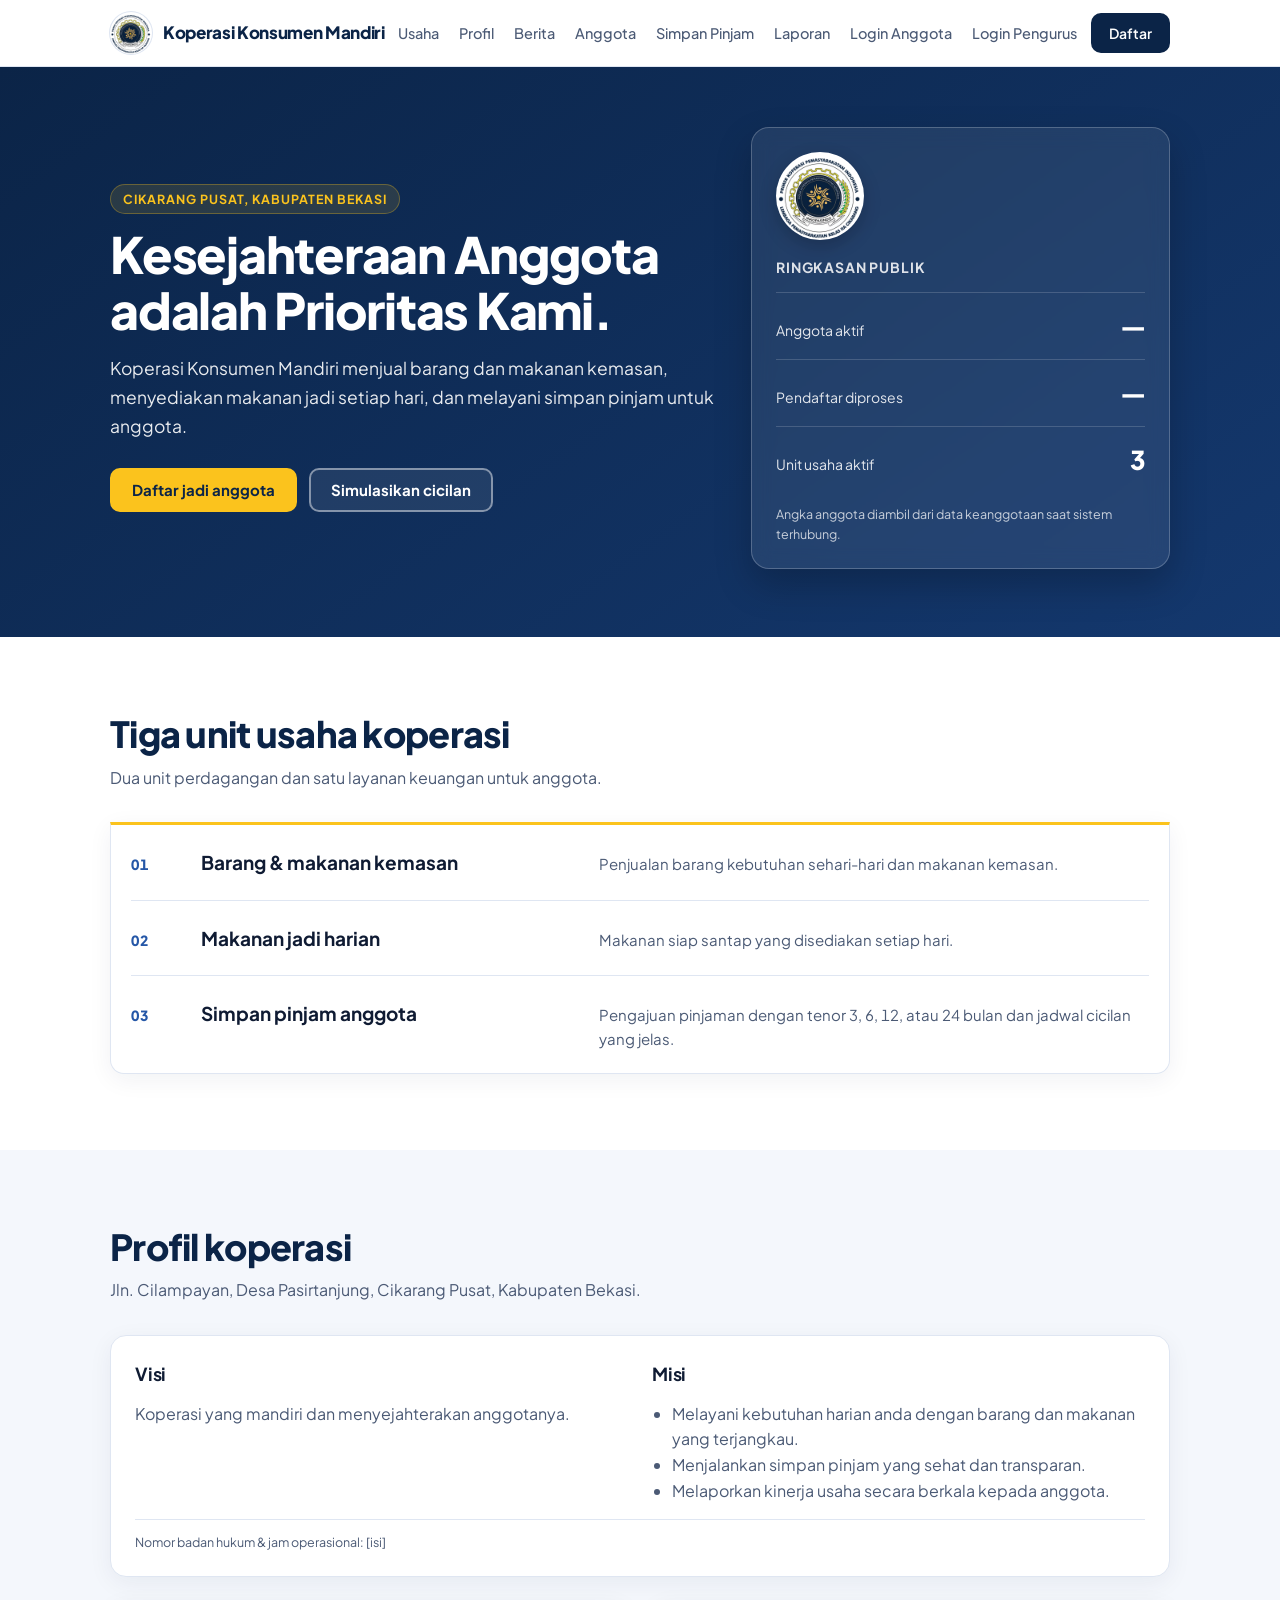
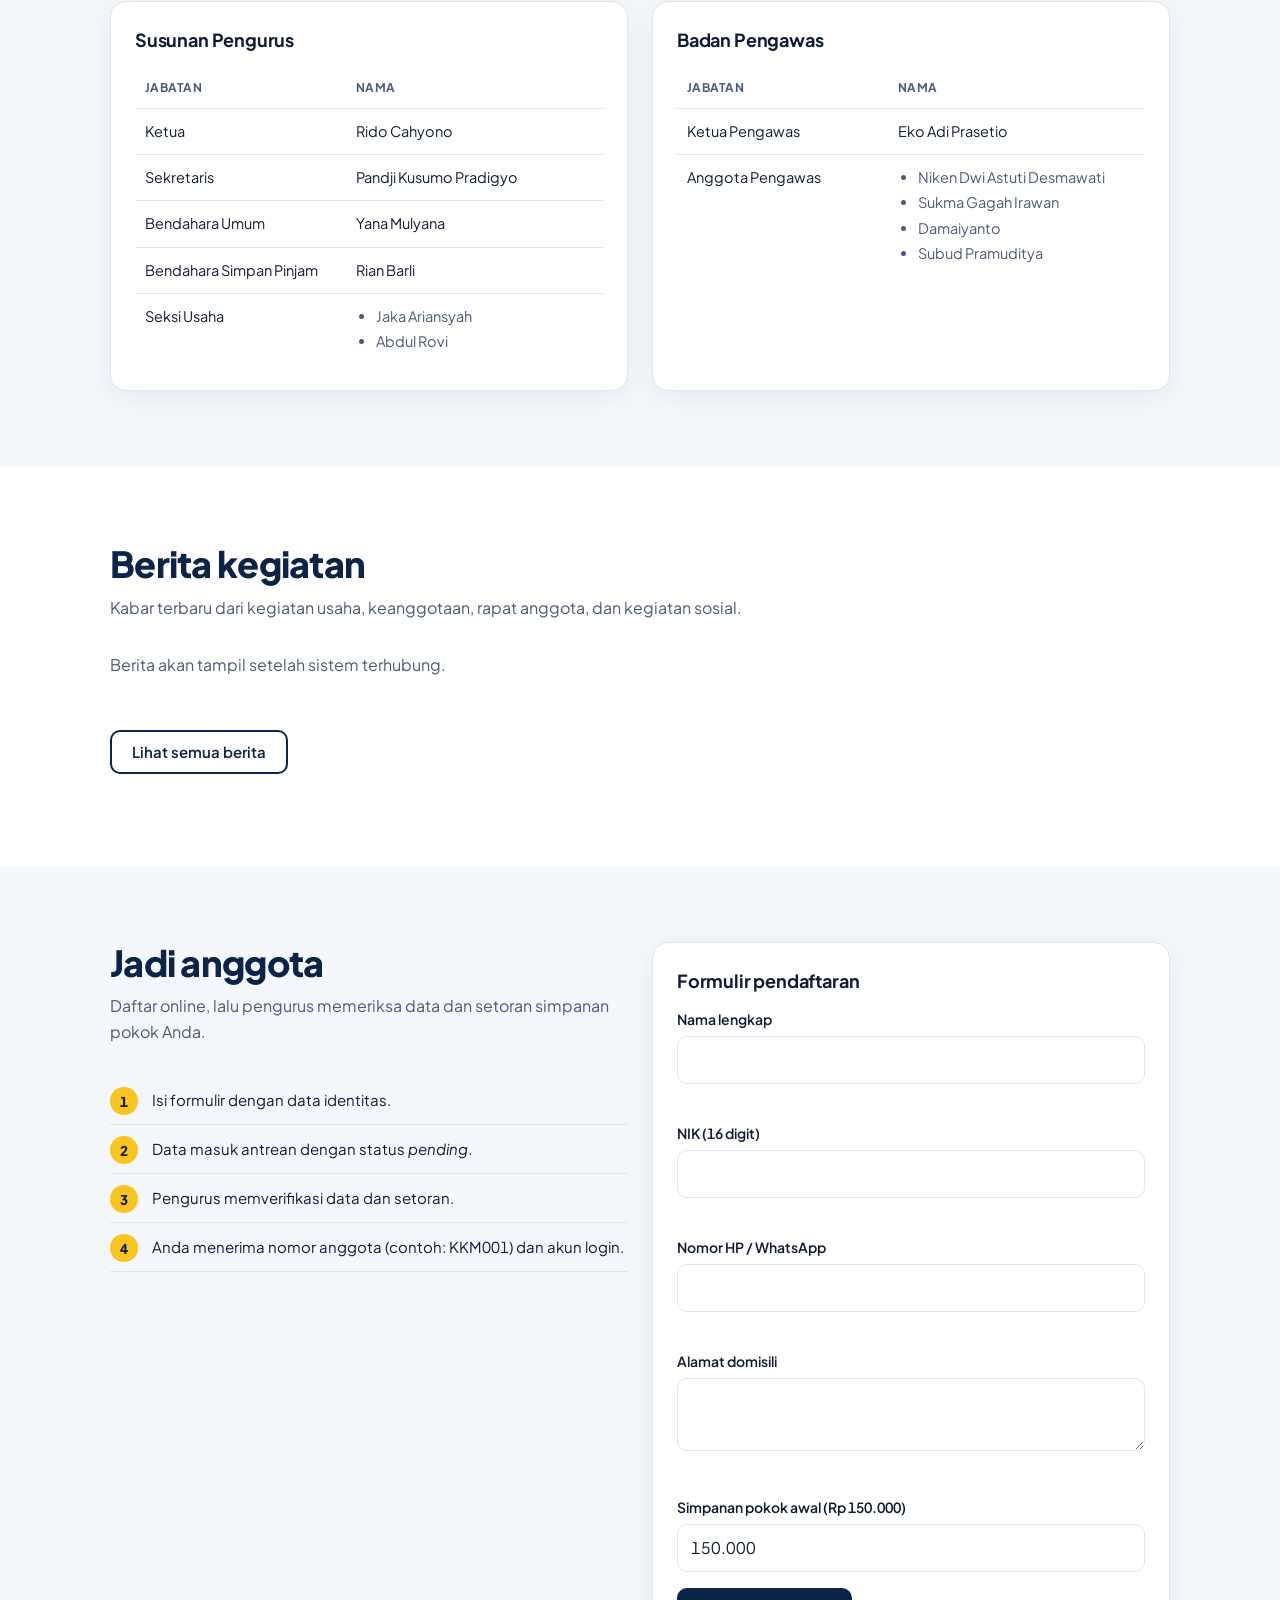
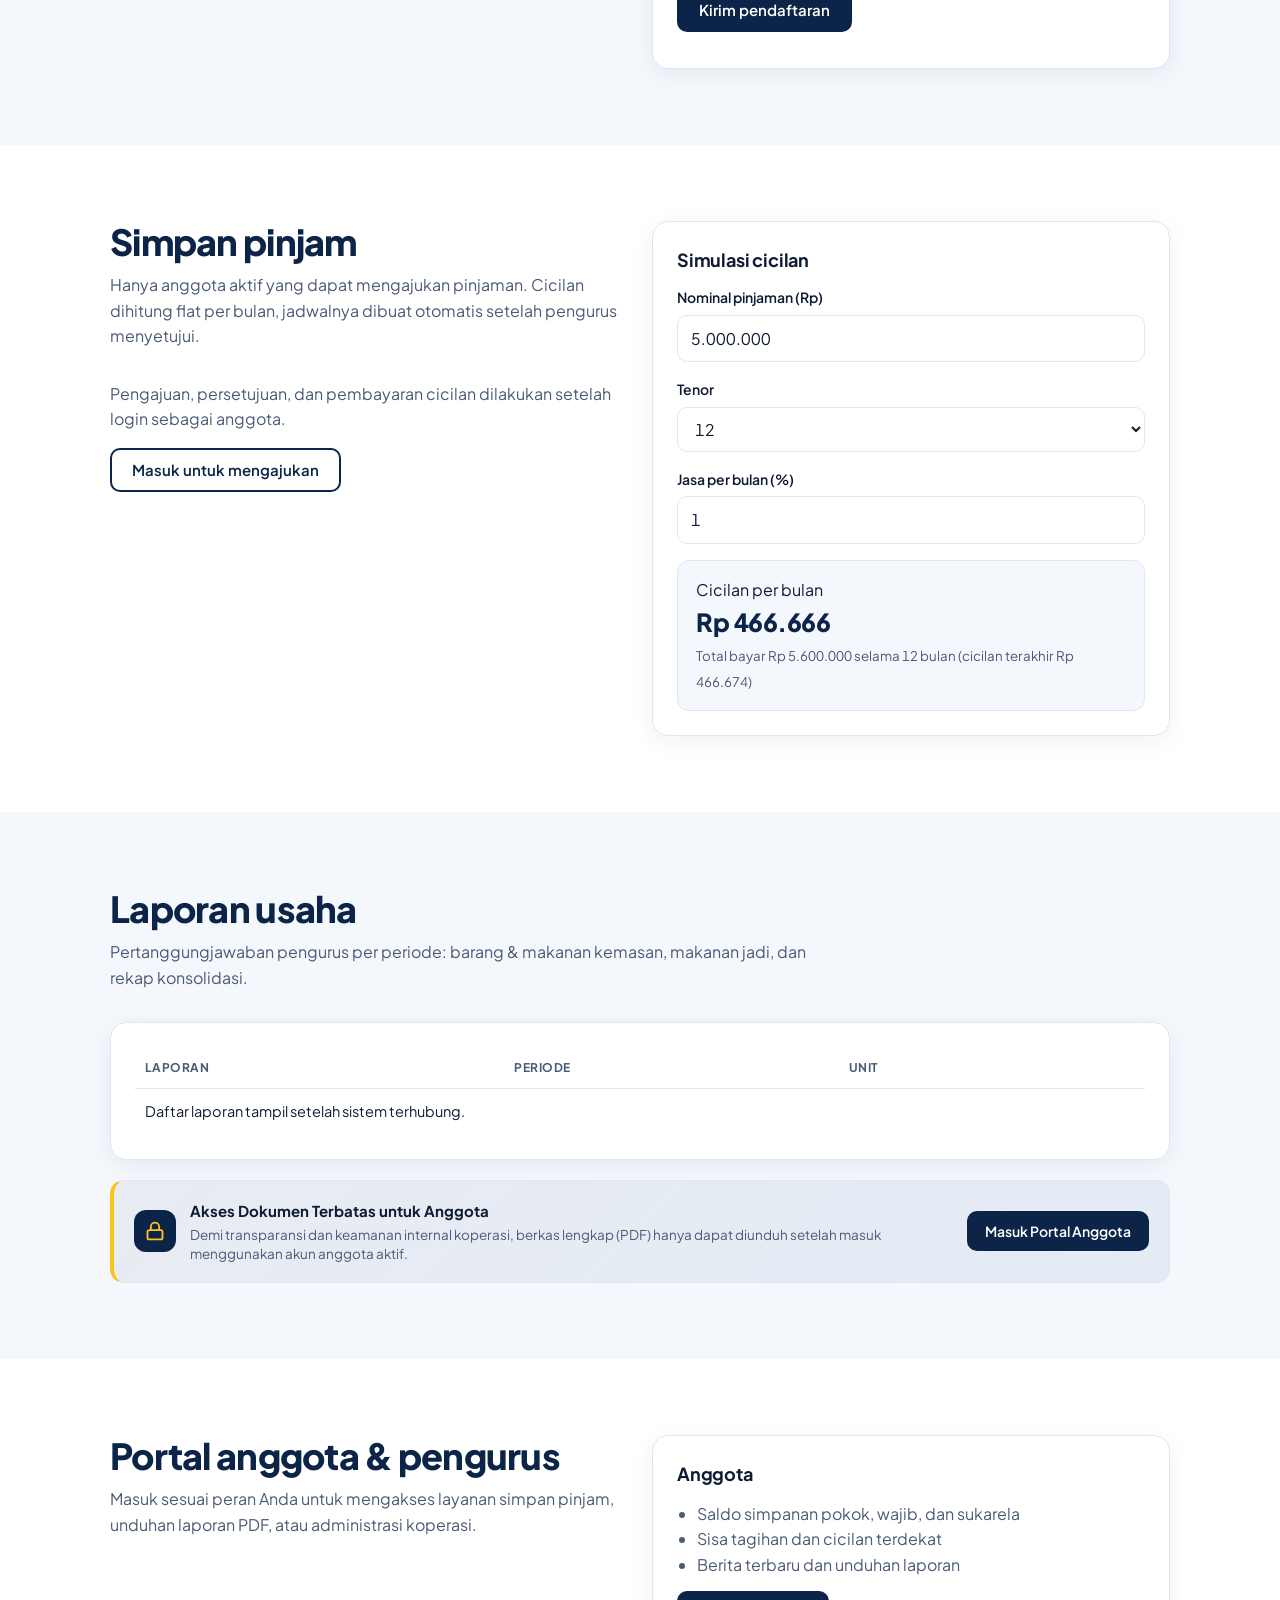
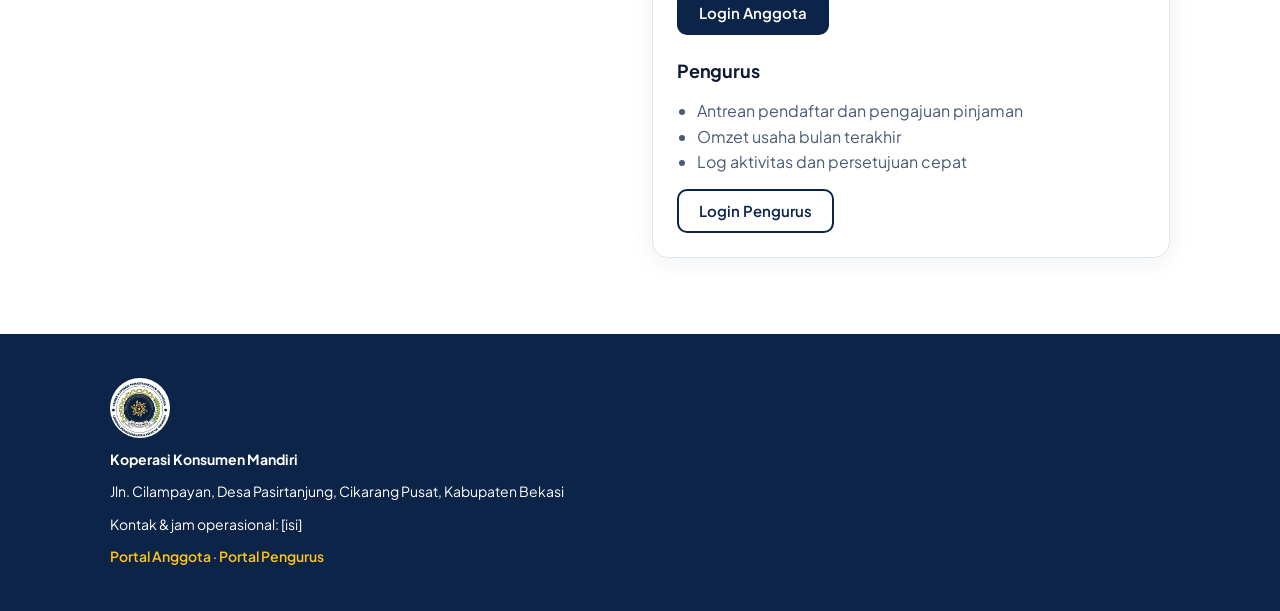
==== index.html @ 7feb5b9e "Update index.html" ====
<!DOCTYPE html>
<html lang="id">
<head>
<meta charset="utf-8">
<meta name="viewport" content="width=device-width, initial-scale=1, viewport-fit=cover">
<title>Koperasi Konsumen Mandiri — Kesejahteraan Anggota</title>
<meta name="theme-color" content="#0b2447">
<link rel="icon" type="image/png" href="logo.png">
<meta name="description" content="Koperasi Konsumen Mandiri, Cikarang Pusat: Kesejahteraan Anggota adalah Prioritas Kami.">
<link rel="preconnect" href="https://fonts.googleapis.com">
<link rel="preconnect" href="https://fonts.gstatic.com" crossorigin>
<link href="https://fonts.googleapis.com/css2?family=Plus+Jakarta+Sans:wght@400;500;600;700;800&display=swap" rel="stylesheet">
<style>
:root{--bg:#fff;--surf:#f4f7fc;--ink:#0f1b33;--mute:#4b5a75;--brand:#0b2447;--navy:#0b2447;--navy2:#2557a7;--logo:url(logo.png);--on:#fff;--line:#dfe6f2;--acc:#fbc31d;--ok:#15803d;--sh:0 6px 24px rgba(11,36,71,.06);box-sizing:border-box;padding-top:env(safe-area-inset-top,0px);padding-bottom:env(safe-area-inset-bottom,0px)}
@media (prefers-color-scheme:dark){:root:not([data-theme="light"]){--bg:#07142a;--surf:#0d1f3d;--ink:#eef3fb;--mute:#9bb0cf;--navy:#2f5fb3;--navy2:#6ea0f0;--line:#1e3559;--ok:#4ade80;--sh:0 8px 28px rgba(0,0,0,.35)}}
:root[data-theme="dark"]{--bg:#07142a;--surf:#0d1f3d;--ink:#eef3fb;--mute:#9bb0cf;--navy:#2f5fb3;--navy2:#6ea0f0;--line:#1e3559;--ok:#4ade80;--sh:0 8px 28px rgba(0,0,0,.35)}
*,*::before,*::after{box-sizing:inherit}
html{scroll-behavior:smooth;scroll-padding-top:calc(74px + env(safe-area-inset-top,0px))}
body{margin:0;background:var(--bg);color:var(--ink);font:16px/1.6 "Plus Jakarta Sans",system-ui,-apple-system,"Segoe UI",sans-serif;font-variant-numeric:tabular-nums;-webkit-font-smoothing:antialiased}
body::before{content:"";position:fixed;inset:0 0 auto;height:env(safe-area-inset-top,0px);background:var(--bg);z-index:60}
a{color:inherit}
.skip{position:absolute;left:-999px;top:8px;background:var(--acc);color:#000;padding:10px 14px;z-index:99;border-radius:8px;font-weight:700}
.skip:focus{left:8px}
:focus-visible{outline:3px solid var(--acc);outline-offset:2px}
.wrap{max-width:1100px;margin:0 auto;padding:0 20px}
header{position:sticky;top:env(safe-area-inset-top,0px);z-index:50;background:rgba(255,255,255,.92);backdrop-filter:blur(12px);-webkit-backdrop-filter:blur(12px);border-bottom:1px solid var(--line)}
@media (prefers-color-scheme:dark){:root:not([data-theme="light"]) header{background:rgba(7,20,42,.9)}}
:root[data-theme="dark"] header{background:rgba(7,20,42,.9)}
.bar{display:flex;align-items:center;justify-content:space-between;height:66px;gap:12px}
.brand{font-weight:800;font-size:17px;text-decoration:none;color:var(--navy);display:flex;align-items:center;gap:11px;letter-spacing:-.02em}
.lg{width:42px;height:42px;flex:none;border-radius:50%;background:#fff var(--logo) center/contain no-repeat;box-shadow:0 0 0 1px var(--line)}.lg.big{width:88px;height:88px;margin:0 0 16px;box-shadow:0 6px 18px rgba(0,0,0,.2)}.lg.mid{width:60px;height:60px;box-shadow:none}
nav ul{display:none;list-style:none;margin:0;padding:0;gap:20px}
nav a{text-decoration:none;font-size:14.5px;font-weight:500;color:var(--mute);transition:color .15s}nav a:hover{color:var(--ink)}
.btn{display:inline-flex;align-items:center;justify-content:center;min-height:44px;padding:0 20px;border-radius:10px;font-weight:600;text-decoration:none;border:2px solid var(--navy);background:var(--navy);color:var(--on);cursor:pointer;font-size:15px;font-family:inherit;transition:transform .12s,box-shadow .15s,opacity .15s}
.btn:hover{transform:translateY(-1px);box-shadow:0 6px 16px rgba(11,36,71,.18)}
.btn:active{transform:translateY(0)}
.btn.ghost{background:transparent;color:var(--navy)}
.menu{min-height:44px;min-width:44px;border:1px solid var(--line);background:var(--bg);color:var(--ink);border-radius:10px;font-size:14px;font-weight:600;cursor:pointer}
#mnav{display:none;border-top:1px solid var(--line);padding:8px 20px 16px;background:var(--bg)}
#mnav.open{display:block}#mnav a{display:block;padding:12px 0;text-decoration:none;font-weight:500;border-bottom:1px solid var(--line)}
.hero{background:linear-gradient(145deg,#0b2447 0%,#14386e 100%);color:var(--on);padding:60px 0 68px}
.hero .wrap{display:grid;gap:36px}
.eyebrow{display:inline-block;font-size:12.5px;letter-spacing:.08em;text-transform:uppercase;color:var(--acc);font-weight:700;margin:0 0 12px;background:rgba(251,195,29,.12);padding:4px 12px;border-radius:999px;border:1px solid rgba(251,195,29,.3)}
h1{font-size:clamp(30px,5.5vw,50px);font-weight:800;line-height:1.12;margin:0 0 16px;letter-spacing:-.025em}
.hero p.lead{font-size:17.5px;max-width:52ch;margin:0 0 28px;opacity:.9;line-height:1.65}
.cta{display:flex;flex-wrap:wrap;gap:12px}
.hero .btn{background:var(--acc);border-color:var(--acc);color:#0b2447;font-weight:700}
.hero .btn.ghost{background:rgba(255,255,255,.08);color:#fff;border-color:rgba(255,255,255,.45)}
.panel{background:rgba(255,255,255,.08);backdrop-filter:blur(10px);-webkit-backdrop-filter:blur(10px);border:1px solid rgba(255,255,255,.22);border-radius:18px;padding:24px;box-shadow:0 16px 36px rgba(0,0,0,.22)}
.panel h2{font-size:14px;margin:0 0 14px;font-weight:700;text-transform:uppercase;letter-spacing:.06em;opacity:.85}
.stat{display:flex;justify-content:space-between;align-items:baseline;padding:12px 0;border-top:1px solid rgba(255,255,255,.16)}
.stat:first-of-type{border-top:0}.stat b{font-size:26px;font-weight:800;letter-spacing:-.02em}.stat span{font-size:14px;opacity:.88}
.note{font-size:12.5px;opacity:.75;margin:12px 0 0}
section{padding:76px 0}
section.alt{background:var(--surf)}
h2.t{font-size:clamp(26px,4vw,36px);font-weight:800;line-height:1.15;margin:0 0 10px;letter-spacing:-.02em;color:var(--navy)}
@media (prefers-color-scheme:dark){:root:not([data-theme="light"]) h2.t,:root:not([data-theme="light"]) .brand{color:var(--ink)}}
:root[data-theme="dark"] h2.t,:root[data-theme="dark"] .brand{color:var(--ink)}
.sub{color:var(--mute);max-width:60ch;margin:0 0 32px;font-size:16px}
.units{display:grid;gap:0;border-top:3px solid var(--acc);background:var(--bg);border-radius:0 0 14px 14px;padding:0 20px;border-left:1px solid var(--line);border-right:1px solid var(--line);border-bottom:1px solid var(--line);box-shadow:var(--sh)}
.unit{display:grid;gap:6px;padding:22px 0;border-bottom:1px solid var(--line)}
.unit:last-child{border-bottom:0}
.unit .n{font-weight:800;color:var(--navy2);font-size:14px;letter-spacing:.04em}
.unit h3{margin:0;font-size:19px;font-weight:700}.unit p{margin:0;color:var(--mute);font-size:15px}
.two{display:grid;gap:24px}
.card{background:var(--bg);border:1px solid var(--line);border-radius:16px;padding:24px;box-shadow:var(--sh)}
.card h3{margin:0 0 12px;font-size:18px;font-weight:700;letter-spacing:-.01em}
.card ul{margin:0;padding-left:20px;color:var(--mute)}
table{width:100%;border-collapse:collapse;font-size:14.5px}
th,td{text-align:left;padding:11px 10px;border-bottom:1px solid var(--line);vertical-align:top}
th{color:var(--mute);font-weight:700;font-size:12px;text-transform:uppercase;letter-spacing:.04em}
tbody tr:last-child td{border-bottom:0}
.scroll{overflow-x:auto}
.org-list{margin:0;padding-left:18px;color:var(--ink)}
.org-list li{margin-bottom:2px}
.news{display:grid;gap:18px}
.post{border:1px solid var(--line);border-radius:14px;overflow:hidden;background:var(--bg);box-shadow:var(--sh);transition:transform .15s}
.post:hover{transform:translateY(-2px)}
.ph{height:140px;background:repeating-linear-gradient(135deg,var(--surf),var(--surf) 10px,var(--line) 10px,var(--line) 11px);display:grid;place-items:center;color:var(--mute);font-size:13px}
.post div.b{padding:18px}.tag{font-size:11.5px;font-weight:700;color:var(--navy2);text-transform:uppercase;letter-spacing:.05em}
.post h3{margin:6px 0;font-size:17px;font-weight:700;line-height:1.35}.post p{margin:0;color:var(--mute);font-size:14px}
label{display:block;font-weight:600;font-size:14px;margin:0 0 6px}
input,select,textarea{width:100%;min-height:44px;padding:10px 13px;border:1px solid var(--line);border-radius:10px;background:var(--bg);color:var(--ink);font:inherit;transition:border-color .15s,box-shadow .15s}
input:focus,select:focus,textarea:focus{border-color:var(--navy2);box-shadow:0 0 0 3px rgba(37,87,167,.12);outline:none}
.f{margin-bottom:16px}.err{color:#c0392b;font-size:13px;min-height:18px;margin-top:4px;font-weight:500}
@media (prefers-color-scheme:dark){:root:not([data-theme="light"]) .err{color:#ff8a7a}}
.res{background:var(--surf);border:1px solid var(--line);border-radius:12px;padding:16px 18px;margin-top:8px}
.res b{font-size:25px;font-weight:800;color:var(--navy);letter-spacing:-.02em}
@media (prefers-color-scheme:dark){:root:not([data-theme="light"]) .res b{color:var(--ink)}}
.steps{counter-reset:s;list-style:none;padding:0;margin:0 0 20px}
.steps li{counter-increment:s;padding:12px 0 12px 42px;position:relative;border-bottom:1px solid var(--line);font-size:15px}
.steps li::before{content:counter(s);position:absolute;left:0;top:11px;width:28px;height:28px;border-radius:50%;background:var(--acc);color:#0b2447;display:grid;place-items:center;font-size:13.5px;font-weight:800}
.ok{color:var(--ok);font-weight:600}
.lock-banner{margin-top:20px;padding:18px 20px;border-radius:14px;background:linear-gradient(135deg,rgba(11,36,71,.05),rgba(37,87,167,.08));border:1px solid var(--line);border-left:4px solid var(--acc);display:flex;flex-wrap:wrap;align-items:center;justify-content:space-between;gap:14px}
.lock-info{display:flex;align-items:center;gap:14px;flex:1;min-width:240px}
.lock-ico{width:42px;height:42px;border-radius:12px;background:var(--brand);color:var(--acc);display:grid;place-items:center;flex:none}
.lock-text strong{display:block;font-size:15px;font-weight:700;color:var(--ink);margin-bottom:2px}
.lock-text span{display:block;font-size:13.5px;color:var(--mute);line-height:1.45}
footer{background:var(--brand);color:var(--on);padding:44px 0}
footer .wrap{display:grid;gap:10px;font-size:14px}footer a{color:var(--acc);font-weight:600;text-decoration:none}footer a:hover{text-decoration:underline}
@media (min-width:860px){
nav ul{display:flex}.menu{display:none}#mnav{display:none!important}
.hero .wrap{grid-template-columns:1.3fr .9fr;align-items:center}
.unit{grid-template-columns:64px 1fr 1.4fr;align-items:baseline}
.two{grid-template-columns:1fr 1fr}.news{grid-template-columns:repeat(3,1fr)}
}
@media (prefers-reduced-motion:reduce){html{scroll-behavior:auto}}
.ph img{width:100%;height:100%;object-fit:cover;display:block}.post h3 a{text-decoration:none}
</style>
</head>
<body>
<a class="skip" href="#main">Lewati ke konten</a>
<header>
 <div class="wrap bar">
  <a class="brand" href="#top"><span class="lg" role="img" aria-label="Logo Primkopasindo, Lapas Kelas IIA Cikarang"></span>Koperasi Konsumen Mandiri</a>
  <nav aria-label="Menu utama"><ul>
   <li><a href="#usaha">Usaha</a></li><li><a href="#profil">Profil</a></li><li><a href="#berita">Berita</a></li><li><a href="#anggota">Anggota</a></li><li><a href="#pinjam">Simpan Pinjam</a></li><li><a href="#laporan">Laporan</a></li><li><a href="anggota.html">Login Anggota</a></li><li><a href="admin.html">Login Pengurus</a></li>
  </ul></nav>
  <button class="menu" id="mb" aria-expanded="false" aria-controls="mnav">Menu</button>
  <a class="btn" href="#anggota" style="min-height:40px;padding:0 16px;font-size:14px">Daftar</a>
 </div>
 <div id="mnav">
  <a href="#usaha">Usaha</a><a href="#profil">Profil</a><a href="#berita">Berita</a><a href="#anggota">Anggota</a><a href="#pinjam">Simpan Pinjam</a><a href="#laporan">Laporan Usaha</a><a href="anggota.html">Login Anggota</a><a href="admin.html">Login Pengurus</a>
 </div>
</header>

<main id="main">
<div id="top"></div>
<section class="hero" style="padding-top:60px">
 <div class="wrap">
  <div>
   <p class="eyebrow">Cikarang Pusat, Kabupaten Bekasi</p>
   <h1>Kesejahteraan Anggota adalah Prioritas Kami.</h1>
   <p class="lead">Koperasi Konsumen Mandiri menjual barang dan makanan kemasan, menyediakan makanan jadi setiap hari, dan melayani simpan pinjam untuk anggota.</p>
   <div class="cta"><a class="btn" href="#anggota">Daftar jadi anggota</a><a class="btn ghost" href="#pinjam">Simulasikan cicilan</a></div>
  </div>
  <aside class="panel" aria-label="Ringkasan koperasi">
   <div class="lg big" role="img" aria-label="Logo Primkopasindo, Lapas Kelas IIA Cikarang"></div>
   <h2>Ringkasan publik</h2>
   <div class="stat"><span>Anggota aktif</span><b id="cA">—</b></div>
   <div class="stat"><span>Pendaftar diproses</span><b id="cP">—</b></div>
   <div class="stat"><span>Unit usaha aktif</span><b>3</b></div>
   <p class="note">Angka anggota diambil dari data keanggotaan saat sistem terhubung.</p>
  </aside>
 </div>
</section>

<section id="usaha">
 <div class="wrap">
  <h2 class="t">Tiga unit usaha koperasi</h2>
  <p class="sub">Dua unit perdagangan dan satu layanan keuangan untuk anggota.</p>
  <div class="units">
   <div class="unit"><span class="n">01</span><h3>Barang & makanan kemasan</h3><p>Penjualan barang kebutuhan sehari-hari dan makanan kemasan.</p></div>
   <div class="unit"><span class="n">02</span><h3>Makanan jadi harian</h3><p>Makanan siap santap yang disediakan setiap hari.</p></div>
   <div class="unit"><span class="n">03</span><h3>Simpan pinjam anggota</h3><p>Pengajuan pinjaman dengan tenor 3, 6, 12, atau 24 bulan dan jadwal cicilan yang jelas.</p></div>
  </div>
 </div>
</section>

<section id="profil" class="alt">
 <div class="wrap">
  <h2 class="t">Profil koperasi</h2>
  <p class="sub" id="pad">Jln. Cilampayan, Desa Pasirtanjung, Cikarang Pusat, Kabupaten Bekasi.</p>
  <div class="card" style="margin-bottom:24px">
   <div class="two">
    <div>
     <h3>Visi</h3>
     <p id="pv" style="color:var(--mute);margin:0">Koperasi yang mandiri dan menyejahterakan anggotanya.</p>
    </div>
    <div>
     <h3>Misi</h3>
     <ul id="pm">
      <li>Melayani kebutuhan harian anda dengan barang dan makanan yang terjangkau.</li>
      <li>Menjalankan simpan pinjam yang sehat dan transparan.</li>
      <li>Melaporkan kinerja usaha secara berkala kepada anggota.</li>
     </ul>
    </div>
   </div>
   <p class="note" id="pi" style="color:var(--mute);opacity:1;border-top:1px solid var(--line);padding-top:12px;margin-top:16px">Nomor badan hukum & jam operasional: [isi]</p>
  </div>

  <div class="two">
   <div class="card">
    <h3>Susunan Pengurus</h3>
    <div class="scroll">
     <table>
      <thead><tr><th style="width:45%">Jabatan</th><th>Nama</th></tr></thead>
      <tbody id="po-pengurus">
       <tr><td>Ketua</td><td>Rido Cahyono</td></tr>
       <tr><td>Sekretaris</td><td>Pandji Kusumo Pradigyo</td></tr>
       <tr><td>Bendahara Umum</td><td>Yana Mulyana</td></tr>
       <tr><td>Bendahara Simpan Pinjam</td><td>Rian Barli</td></tr>
       <tr><td>Seksi Usaha</td><td><ul class="org-list"><li>Jaka Ariansyah</li><li>Abdul Rovi</li></ul></td></tr>
      </tbody>
     </table>
    </div>
   </div>

   <div class="card">
    <h3>Badan Pengawas</h3>
    <div class="scroll">
     <table>
      <thead><tr><th style="width:45%">Jabatan</th><th>Nama</th></tr></thead>
      <tbody id="po-pengawas">
       <tr><td>Ketua Pengawas</td><td>Eko Adi Prasetio</td></tr>
       <tr><td>Anggota Pengawas</td><td><ul class="org-list"><li>Niken Dwi Astuti Desmawati</li><li>Sukma Gagah Irawan</li><li>Damaiyanto</li><li>Subud Pramuditya</li></ul></td></tr>
      </tbody>
     </table>
    </div>
   </div>
  </div>
 </div>
</section>

<section id="berita">
 <div class="wrap">
  <h2 class="t">Berita kegiatan</h2>
  <p class="sub">Kabar terbaru dari kegiatan usaha, keanggotaan, rapat anggota, dan kegiatan sosial.</p>
  <div class="news" id="nl"><p class="sub">Berita akan tampil setelah sistem terhubung.</p></div>
  <p style="margin-top:20px"><a class="btn ghost" href="berita.html">Lihat semua berita</a></p>
 </div>
</section>

<section id="anggota" class="alt">
 <div class="wrap two">
  <div>
   <h2 class="t">Jadi anggota</h2>
   <p class="sub">Daftar online, lalu pengurus memeriksa data dan setoran simpanan pokok Anda.</p>
   <ol class="steps">
    <li>Isi formulir dengan data identitas.</li>
    <li>Data masuk antrean dengan status <i>pending</i>.</li>
    <li>Pengurus memverifikasi data dan setoran.</li>
    <li>Anda menerima nomor anggota (contoh: KKM001) dan akun login.</li>
   </ol>
  </div>
  <form class="card" id="reg" novalidate>
   <h3>Formulir pendaftaran</h3>
   <div class="f"><label for="nm">Nama lengkap</label><input id="nm" autocomplete="name" required><div class="err" id="e1"></div></div>
   <div class="f"><label for="nik">NIK (16 digit)</label><input id="nik" inputmode="numeric" maxlength="16" required><div class="err" id="e2"></div></div>
   <div class="f"><label for="hp">Nomor HP / WhatsApp</label><input id="hp" type="tel" autocomplete="tel" required><div class="err" id="e3"></div></div>
   <div class="f"><label for="al">Alamat domisili</label><textarea id="al" rows="2" required></textarea><div class="err" id="e4"></div></div>
   <div aria-hidden="true" style="position:absolute;left:-9999px"><label for="hp2">Jangan diisi</label><input id="hp2" tabindex="-1" autocomplete="off"></div>
   <div class="f"><label for="sp">Simpanan pokok awal (Rp 150.000)</label><input id="sp" inputmode="numeric" value="150.000" placeholder="150.000"></div>
   <button class="btn" type="submit">Kirim pendaftaran</button>
   <div id="rok" class="ok" role="status" style="margin-top:12px"></div>
  </form>
 </div>
</section>

<section id="pinjam">
 <div class="wrap two">
  <div>
   <h2 class="t">Simpan pinjam</h2>
   <p class="sub">Hanya anggota aktif yang dapat mengajukan pinjaman. Cicilan dihitung flat per bulan, jadwalnya dibuat otomatis setelah pengurus menyetujui.</p>
   <p style="color:var(--mute)">Pengajuan, persetujuan, dan pembayaran cicilan dilakukan setelah login sebagai anggota.</p>
   <a class="btn ghost" href="anggota.html">Masuk untuk mengajukan</a>
  </div>
  <div class="card">
   <h3>Simulasi cicilan</h3>
   <div class="f"><label for="pa">Nominal pinjaman (Rp)</label><input id="pa" inputmode="numeric" value="5.000.000"></div>
   <div class="f"><label for="pt">Tenor</label><select id="pt"><option>3</option><option>6</option><option selected>12</option><option>24</option></select></div>
   <div class="f"><label for="pr">Jasa per bulan (%)</label><input id="pr" inputmode="decimal" value="1"></div>
   <div class="res" aria-live="polite">Cicilan per bulan<br><b id="ang">—</b><br><small id="tot" style="color:var(--mute)"></small></div>
  </div>
 </div>
</section>

<section id="laporan" class="alt">
 <div class="wrap">
  <h2 class="t">Laporan usaha</h2>
  <p class="sub">Pertanggungjawaban pengurus per periode: barang & makanan kemasan, makanan jadi, dan rekap konsolidasi.</p>
  <div class="card scroll"><table><thead><tr><th>Laporan</th><th>Periode</th><th>Unit</th><th></th></tr></thead><tbody id="rl"><tr><td colspan="4">Daftar laporan tampil setelah sistem terhubung.</td></tr></tbody></table></div>
  <div class="lock-banner" role="note">
   <div class="lock-info">
    <div class="lock-ico" aria-hidden="true">
     <svg width="20" height="20" viewBox="0 0 24 24" fill="none" stroke="currentColor" stroke-width="2.2" stroke-linecap="round" stroke-linejoin="round"><rect x="3" y="11" width="18" height="11" rx="2" ry="2"></rect><path d="M7 11V7a5 5 0 0 1 10 0v4"></path></svg>
    </div>
    <div class="lock-text">
     <strong>Akses Dokumen Terbatas untuk Anggota</strong>
     <span>Demi transparansi dan keamanan internal koperasi, berkas lengkap (PDF) hanya dapat diunduh setelah masuk menggunakan akun anggota aktif.</span>
    </div>
   </div>
   <a class="btn" href="anggota.html" style="min-height:40px;padding:0 16px;font-size:14px">Masuk Portal Anggota</a>
  </div>
 </div>
</section>

<section id="masuk">
 <div class="wrap two">
  <div>
   <h2 class="t">Portal anggota & pengurus</h2>
   <p class="sub">Masuk sesuai peran Anda untuk mengakses layanan simpan pinjam, unduhan laporan PDF, atau administrasi koperasi.</p>
  </div>
  <div class="card">
   <h3>Anggota</h3><ul><li>Saldo simpanan pokok, wajib, dan sukarela</li><li>Sisa tagihan dan cicilan terdekat</li><li>Berita terbaru dan unduhan laporan</li></ul>
   <p style="margin:14px 0 0"><a class="btn" href="anggota.html">Login Anggota</a></p>
   <h3 style="margin-top:22px">Pengurus</h3><ul><li>Antrean pendaftar dan pengajuan pinjaman</li><li>Omzet usaha bulan terakhir</li><li>Log aktivitas dan persetujuan cepat</li></ul>
   <p style="margin:14px 0 0"><a class="btn ghost" href="admin.html">Login Pengurus</a></p>
  </div>
 </div>
</section>
</main>

<footer>
 <div class="wrap">
  <div class="lg mid" role="img" aria-label="Logo Primkopasindo"></div>
  <strong>Koperasi Konsumen Mandiri</strong>
  <span>Jln. Cilampayan, Desa Pasirtanjung, Cikarang Pusat, Kabupaten Bekasi</span>
  <span id="fk">Kontak & jam operasional: [isi]</span>
  <span><a href="anggota.html">Portal Anggota</a> · <a href="admin.html">Portal Pengurus</a></span>
 </div>
</footer>

<script src="config.js"></script>
<script>
var API=window.KKM_API||'';
var $=function(i){return document.getElementById(i)};
$('mb').onclick=function(){var o=$('mnav').classList.toggle('open');this.setAttribute('aria-expanded',o)};
$('mnav').onclick=function(e){if(e.target.tagName==='A'){this.classList.remove('open');$('mb').setAttribute('aria-expanded',false)}};
function rp(n){return 'Rp '+Math.round(n).toLocaleString('id-ID')}
function fmtRibuan(el){var raw=(el.value||'').replace(/\D/g,'');el.value=raw?parseInt(raw,10).toLocaleString('id-ID'):'';return parseInt(raw,10)||0}
$('sp').addEventListener('input',function(){fmtRibuan($('sp'))});
function sim(){
 var P=fmtRibuan($('pa')),n=parseInt($('pt').value,10),r=parseFloat(($('pr').value||'').replace(',','.'))||0;
 if(!P){$('ang').textContent='—';$('tot').textContent='';return}
 var jasa=P*(r/100)*n,total=P+jasa,per=Math.floor(total/n),last=total-per*(n-1);
 $('ang').textContent=rp(per);
 $('tot').textContent='Total bayar '+rp(total)+' selama '+n+' bulan'+(Math.round(last)!==per?' (cicilan terakhir '+rp(last)+')':'');
}
['pa','pt','pr'].forEach(function(i){$(i).addEventListener('input',sim)});sim();
$('reg').addEventListener('submit',function(e){
 e.preventDefault();var ok=true;
 function chk(id,eid,bad,msg){$(eid).textContent=bad?msg:'';if(bad)ok=false}
 chk('nm','e1',!$('nm').value.trim(),'Nama wajib diisi.');
 chk('nik','e2',!/^\d{16}$/.test($('nik').value),'NIK harus 16 digit angka.');
 chk('hp','e3',!/^[0-9+\-\s]{9,}$/.test($('hp').value.trim()),'Isi nomor HP yang valid.');
 chk('al','e4',!$('al').value.trim(),'Alamat wajib diisi.');
 if(!ok){$('rok').textContent='';return}
 if(!API){$('rok').className='ok';$('rok').textContent='Mode demo: data lolos pemeriksaan tetapi belum dikirim ke mana pun.';return}
 var btn=e.target.querySelector('button'),f=e.target;
 var body={name:$('nm').value,nik:$('nik').value,phone:$('hp').value,address:$('al').value,savings:($('sp').value||'').replace(/\D/g,''),website:$('hp2').value};
 btn.disabled=true;$('rok').className='';$('rok').textContent='Mengirim…';
 fetch(API,{method:'POST',headers:{'Content-Type':'text/plain;charset=utf-8'},body:JSON.stringify(body)})
 .then(function(r){return r.json()})
 .then(function(j){
  if(j.ok){f.reset();$('sp').value='150.000';$('rok').className='ok';$('rok').textContent='Pendaftaran diterima. Nomor registrasi sementara Anda: '+j.reg_no+'. Simpan nomor ini; pengurus akan memverifikasi data dan setoran simpanan pokok.'}
  else{$('rok').className='err';$('rok').textContent=j.error||'Gagal mengirim.'}
 })
 .catch(function(){$('rok').className='err';$('rok').textContent='Koneksi gagal. Coba lagi sebentar lagi.'})
 .then(function(){btn.disabled=false});
});
function esc(s){return String(s==null?'':s).replace(/[&<>"']/g,function(c){return{'&':'&amp;','<':'&lt;','>':'&gt;','"':'&quot;',"'":'&#39;'}[c]})}
function dt(s){var d=new Date(s);return isNaN(d)?'':d.toLocaleDateString('id-ID',{day:'numeric',month:'long',year:'numeric'})}
var UN={barang_kemasan:'Barang & Makanan Kemasan',makanan_jadi:'Makanan Jadi',konsolidasi:'Konsolidasi'};
if(API){fetch(API+'?action=public').then(function(r){return r.json()}).then(function(j){
 if(!j.ok)return;
 $('cA').textContent=j.active;$('cP').textContent=j.pending;
 var p=j.profile||{};
 if(p.address)$('pad').textContent=p.address;
 if(p.vision)$('pv').textContent=p.vision;
 if(p.mission)$('pm').innerHTML=p.mission.split('\n').filter(function(x){return x.trim()}).map(function(x){return '<li>'+esc(x)+'</li>'}).join('');
 var info=[p.legal_number?'Badan hukum: '+p.legal_number:'',p.hours?'Jam operasional: '+p.hours:'',p.contact?'Kontak: '+p.contact:''].filter(Boolean);
 if(info.length){$('pi').textContent=info.join(' · ');$('fk').textContent=[p.hours,p.contact].filter(Boolean).join(' · ')}
 var org=j.org||[];
 if(org.length){
  var g=function(t){return org.filter(function(o){return o.group_type===t})};
  var row=function(o){return '<tr><td>'+esc(o.position)+(o.period_label?'<br><small style="color:var(--mute)">'+esc(o.period_label)+'</small>':'')+'</td><td>'+esc(o.full_name)+'</td></tr>'};
  if(g('pengurus').length)$('po-pengurus').innerHTML=g('pengurus').map(row).join('');
  if(g('pengawas').length)$('po-pengawas').innerHTML=g('pengawas').map(row).join('');
 }
 $('nl').innerHTML=j.news.length?j.news.slice(0,3).map(function(n){return '<article class="post"><div class="ph">'+(n.image_id?'<img loading="lazy" alt="" src="https://drive.google.com/thumbnail?id='+n.image_id+'&sz=w600">':'Foto kegiatan')+'</div><div class="b"><span class="tag">'+esc(n.category)+'</span><h3><a href="berita.html?slug='+encodeURIComponent(n.slug)+'">'+esc(n.title)+'</a></h3><p>'+esc(n.excerpt)+'</p></div></article>'}).join(''):'<p class="sub">Belum ada berita.</p>';
 $('rl').innerHTML=j.reports.length?j.reports.slice(0,6).map(function(r){return '<tr><td>'+esc(r.title)+'</td><td>'+esc(r.period_label)+'</td><td>'+esc(UN[r.business_unit]||r.business_unit)+'</td><td><a href="anggota.html" style="color:var(--navy2);font-weight:600">Masuk untuk unduh</a></td></tr>'}).join(''):'<tr><td colspan="4">Belum ada laporan.</td></tr>';
}).catch(function(){})}
</script>
</body>
</html>
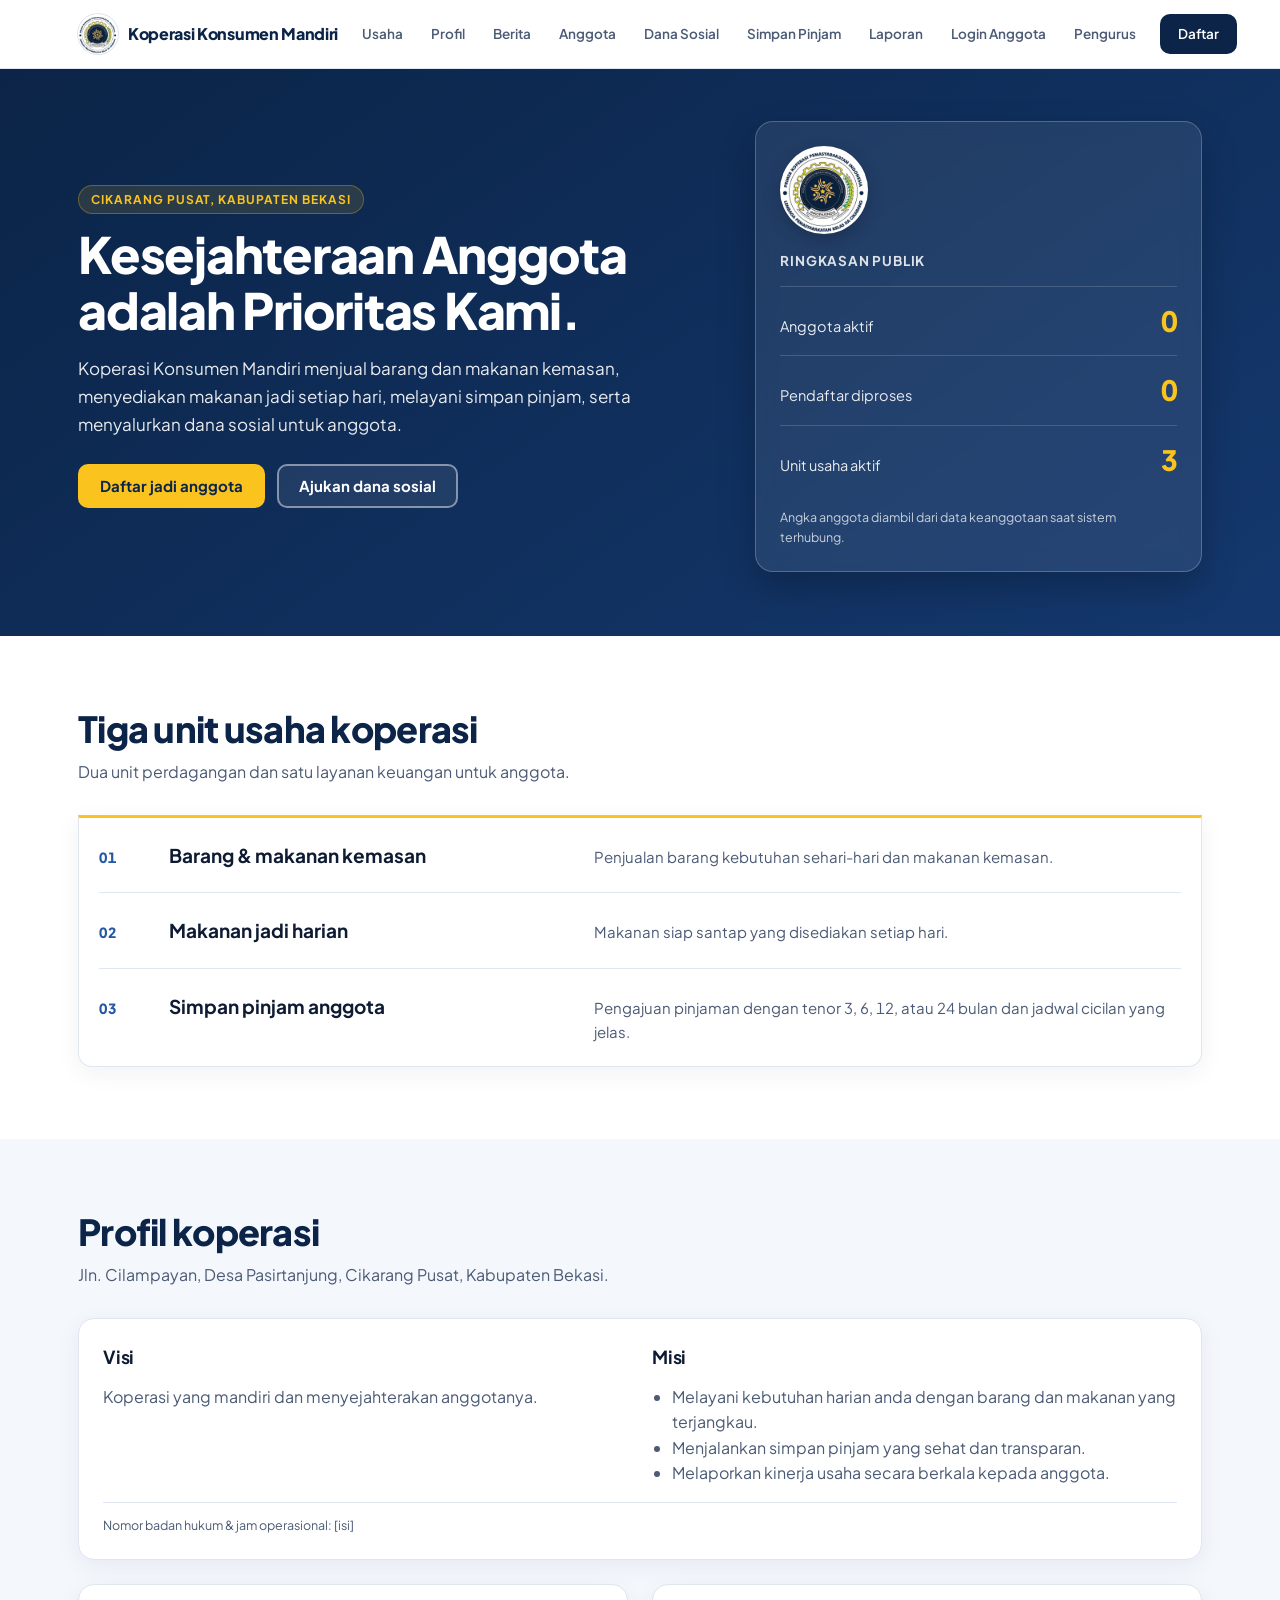
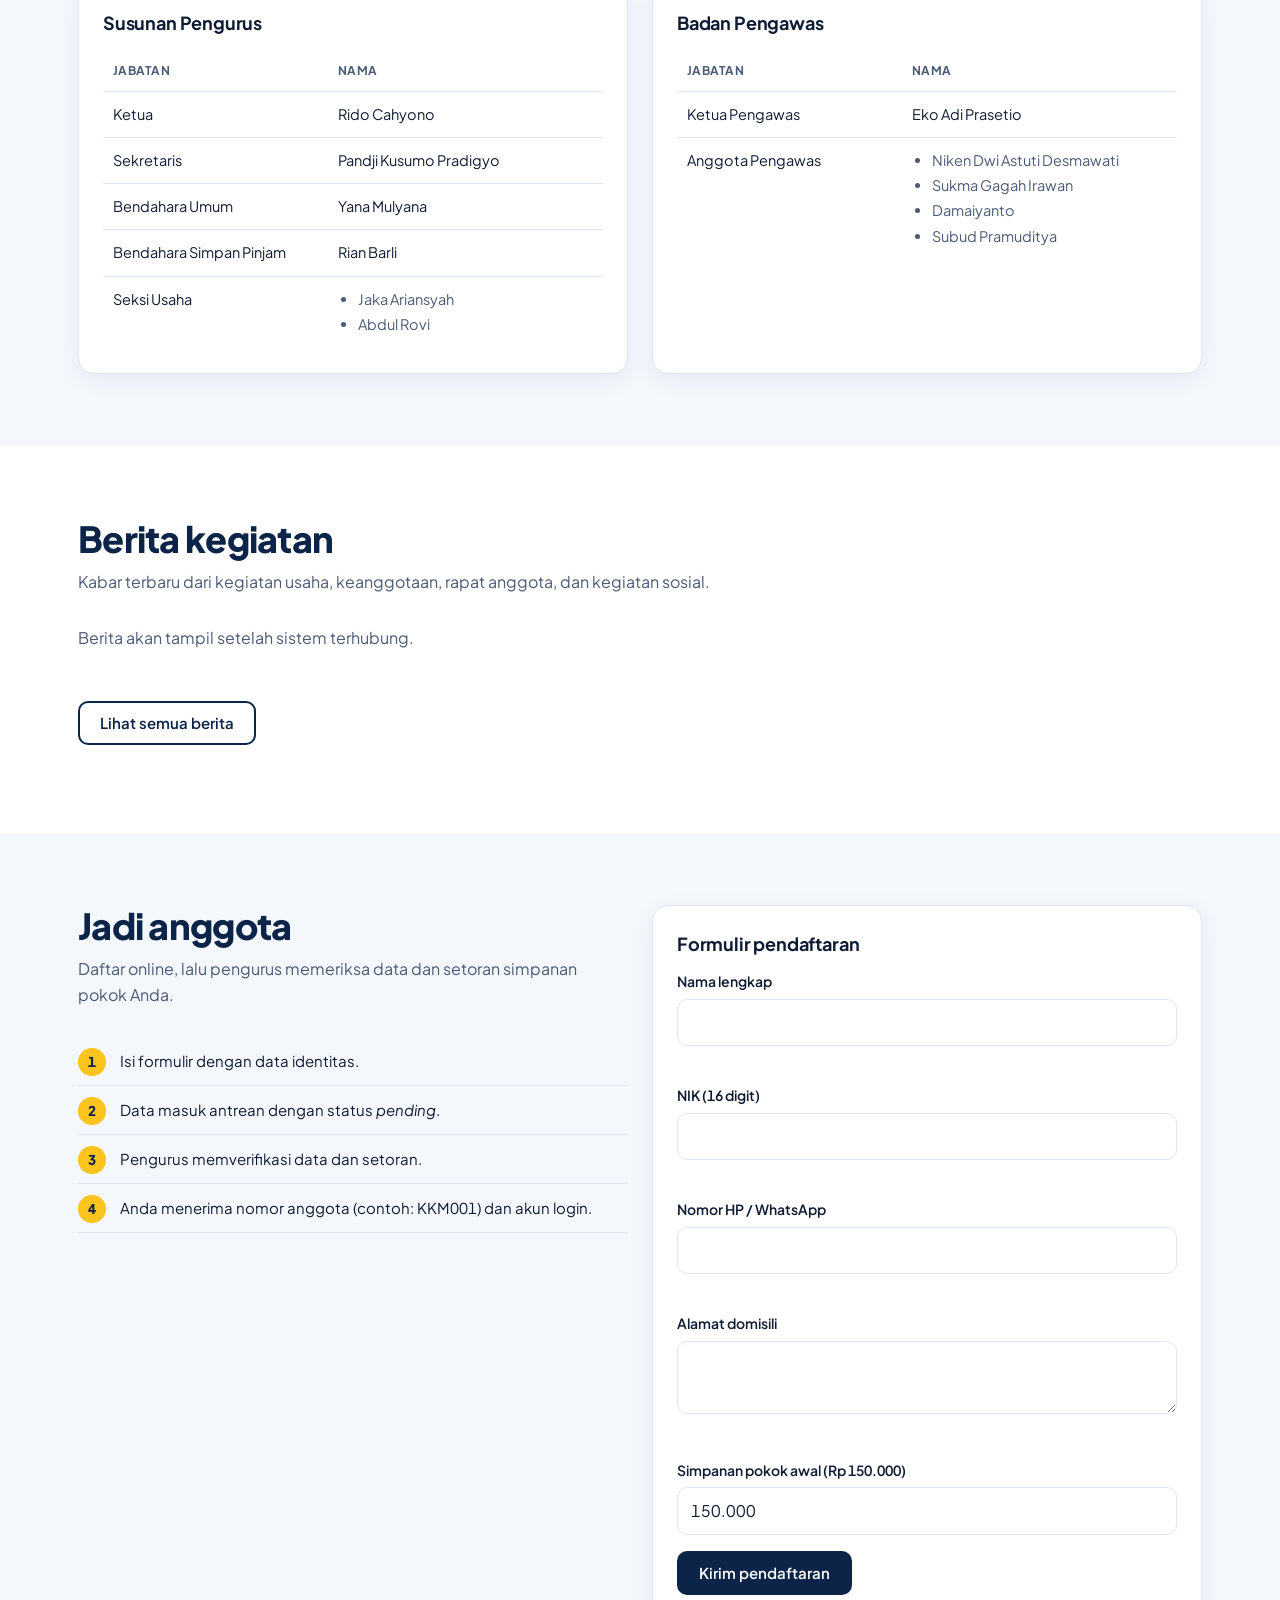
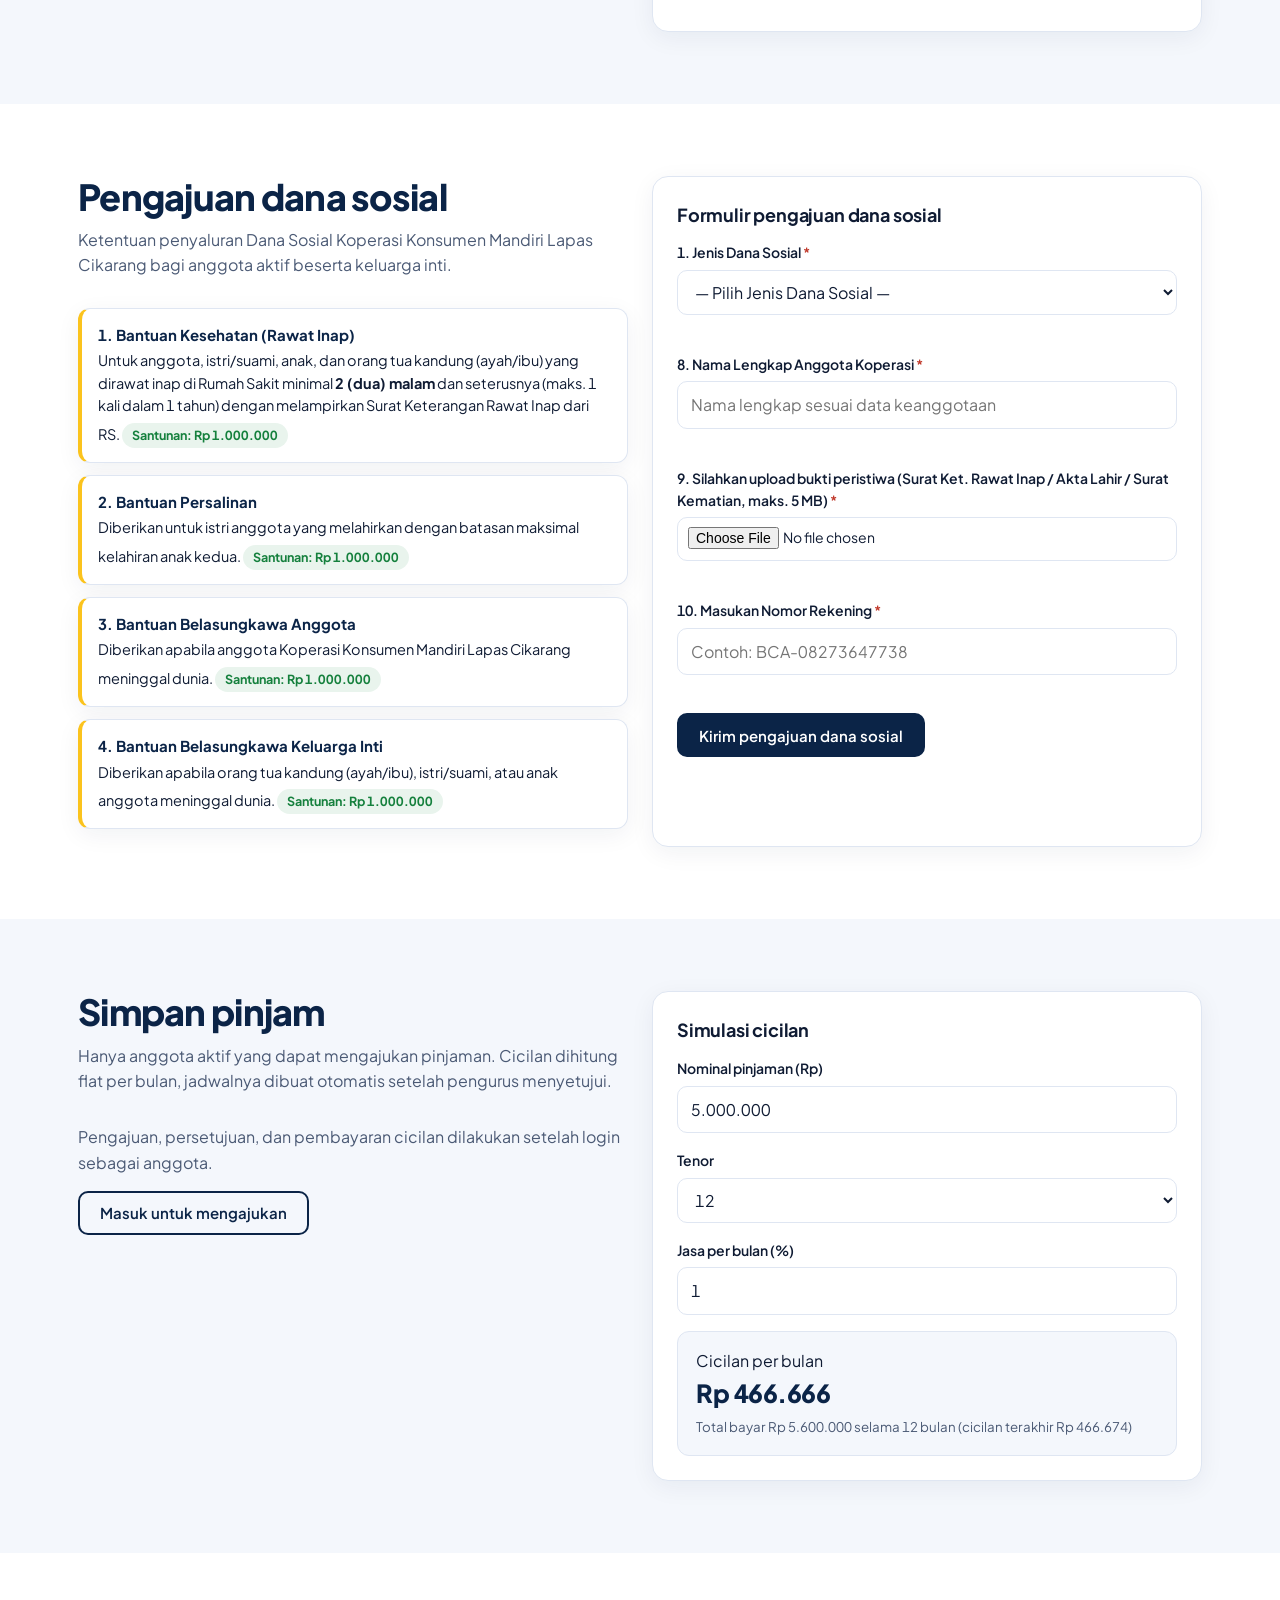
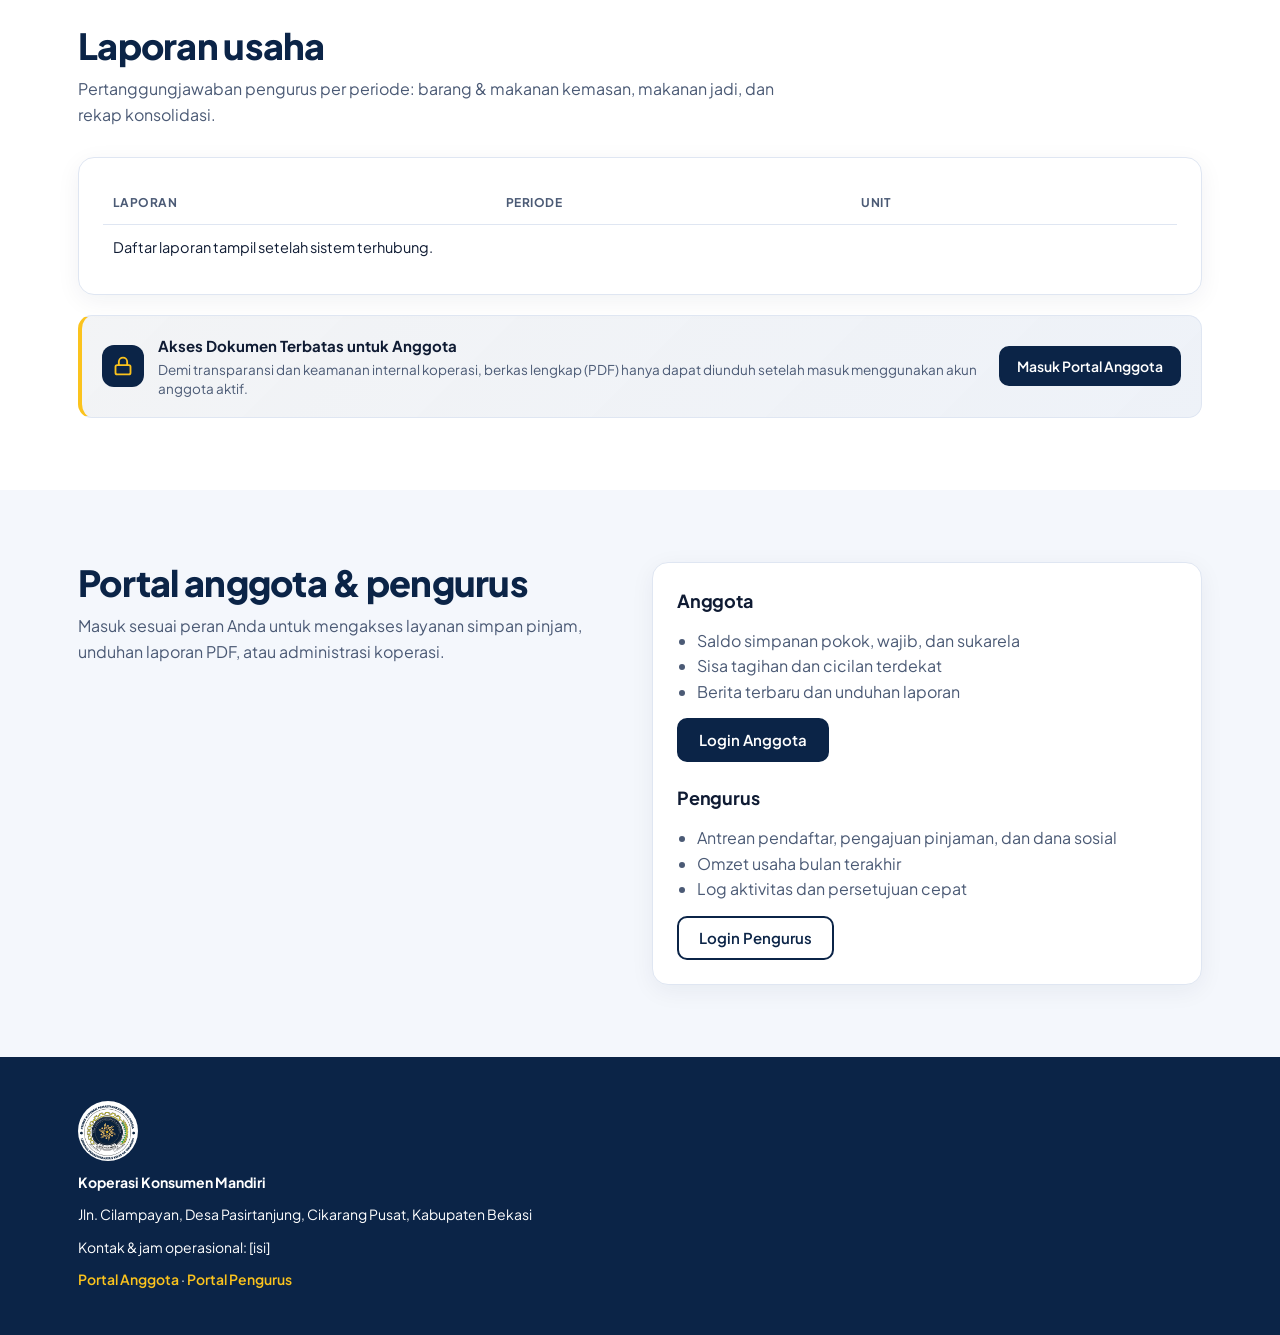
==== commit b89d88f8: "Update index.html" ====
--- a/index.html
+++ b/index.html
@@ -22,41 +22,77 @@
 .skip{position:absolute;left:-999px;top:8px;background:var(--acc);color:#000;padding:10px 14px;z-index:99;border-radius:8px;font-weight:700}
 .skip:focus{left:8px}
 :focus-visible{outline:3px solid var(--acc);outline-offset:2px}
-.wrap{max-width:1100px;margin:0 auto;padding:0 20px}
-header{position:sticky;top:env(safe-area-inset-top,0px);z-index:50;background:rgba(255,255,255,.92);backdrop-filter:blur(12px);-webkit-backdrop-filter:blur(12px);border-bottom:1px solid var(--line)}
-@media (prefers-color-scheme:dark){:root:not([data-theme="light"]) header{background:rgba(7,20,42,.9)}}
-:root[data-theme="dark"] header{background:rgba(7,20,42,.9)}
-.bar{display:flex;align-items:center;justify-content:space-between;height:66px;gap:12px}
-.brand{font-weight:800;font-size:17px;text-decoration:none;color:var(--navy);display:flex;align-items:center;gap:11px;letter-spacing:-.02em}
-.lg{width:42px;height:42px;flex:none;border-radius:50%;background:#fff var(--logo) center/contain no-repeat;box-shadow:0 0 0 1px var(--line)}.lg.big{width:88px;height:88px;margin:0 0 16px;box-shadow:0 6px 18px rgba(0,0,0,.2)}.lg.mid{width:60px;height:60px;box-shadow:none}
-nav ul{display:none;list-style:none;margin:0;padding:0;gap:20px}
-nav a{text-decoration:none;font-size:14.5px;font-weight:500;color:var(--mute);transition:color .15s}nav a:hover{color:var(--ink)}
+.wrap{max-width:1160px;margin:0 auto;padding:0 18px}
+
+/* Header & Navigasi Centering + Highlight Animasi */
+header{position:sticky;top:env(safe-area-inset-top,0px);z-index:50;background:rgba(255,255,255,.94);backdrop-filter:blur(12px);-webkit-backdrop-filter:blur(12px);border-bottom:1px solid var(--line)}
+@media (prefers-color-scheme:dark){:root:not([data-theme="light"]) header{background:rgba(7,20,42,.92)}}
+:root[data-theme="dark"] header{background:rgba(7,20,42,.92)}
+.bar{display:flex;align-items:center;justify-content:space-between;height:68px;gap:12px}
+.brand{font-weight:800;font-size:16px;text-decoration:none;color:var(--navy);display:flex;align-items:center;gap:10px;letter-spacing:-.02em;min-width:0;flex:none}
+.brand span.bt{white-space:nowrap;overflow:hidden;text-overflow:ellipsis}
+.lg{width:40px;height:40px;flex:none;border-radius:50%;background:#fff var(--logo) center/contain no-repeat;box-shadow:0 0 0 1px var(--line)}.lg.big{width:88px;height:88px;margin:0 0 16px;box-shadow:0 6px 18px rgba(0,0,0,.2)}.lg.mid{width:60px;height:60px;box-shadow:none}
+
+nav{flex:1;display:flex;justify-content:center}
+nav ul{display:none;list-style:none;margin:0;padding:0;gap:4px;align-items:center;justify-content:center}
+nav a{position:relative;display:inline-flex;align-items:center;justify-content:center;padding:8px 12px;border-radius:10px;text-decoration:none;font-size:13.5px;font-weight:600;color:var(--mute);white-space:nowrap;overflow:hidden;transition:color .2s ease,background-color .2s ease,transform .12s ease}
+nav a::after{content:"";position:absolute;left:50%;bottom:4px;width:0;height:2.5px;border-radius:99px;background:var(--acc);transform:translateX(-50%);transition:width .24s cubic-bezier(.22,1,.36,1)}
+nav a:hover,nav a:focus-visible{color:var(--navy);background:rgba(37,87,167,.08)}
+@media (prefers-color-scheme:dark){:root:not([data-theme="light"]) nav a:hover{color:#fff;background:rgba(110,160,240,.14)}}
+:root[data-theme="dark"] nav a:hover{color:#fff;background:rgba(110,160,240,.14)}
+nav a:hover::after,nav a.active::after{width:64%}
+nav a.active{color:var(--navy);background:rgba(37,87,167,.1);font-weight:700}
+@media (prefers-color-scheme:dark){:root:not([data-theme="light"]) nav a.active{color:#fff;background:rgba(110,160,240,.18)}}
+nav a:active{transform:scale(.95);background:rgba(251,195,29,.22)}
+
+.nav-acts{display:flex;align-items:center;gap:8px;flex:none}
 .btn{display:inline-flex;align-items:center;justify-content:center;min-height:44px;padding:0 20px;border-radius:10px;font-weight:600;text-decoration:none;border:2px solid var(--navy);background:var(--navy);color:var(--on);cursor:pointer;font-size:15px;font-family:inherit;transition:transform .12s,box-shadow .15s,opacity .15s}
 .btn:hover{transform:translateY(-1px);box-shadow:0 6px 16px rgba(11,36,71,.18)}
-.btn:active{transform:translateY(0)}
+.btn:active{transform:scale(.98)}
 .btn.ghost{background:transparent;color:var(--navy)}
-.menu{min-height:44px;min-width:44px;border:1px solid var(--line);background:var(--bg);color:var(--ink);border-radius:10px;font-size:14px;font-weight:600;cursor:pointer}
-#mnav{display:none;border-top:1px solid var(--line);padding:8px 20px 16px;background:var(--bg)}
-#mnav.open{display:block}#mnav a{display:block;padding:12px 0;text-decoration:none;font-weight:500;border-bottom:1px solid var(--line)}
-.hero{background:linear-gradient(145deg,#0b2447 0%,#14386e 100%);color:var(--on);padding:60px 0 68px}
-.hero .wrap{display:grid;gap:36px}
-.eyebrow{display:inline-block;font-size:12.5px;letter-spacing:.08em;text-transform:uppercase;color:var(--acc);font-weight:700;margin:0 0 12px;background:rgba(251,195,29,.12);padding:4px 12px;border-radius:999px;border:1px solid rgba(251,195,29,.3)}
-h1{font-size:clamp(30px,5.5vw,50px);font-weight:800;line-height:1.12;margin:0 0 16px;letter-spacing:-.025em}
-.hero p.lead{font-size:17.5px;max-width:52ch;margin:0 0 28px;opacity:.9;line-height:1.65}
+.hdr-cta{display:none}
+
+/* Tombol Hamburger Modern */
+.menu{width:44px;height:44px;padding:0;border:1px solid var(--line);background:var(--surf);color:var(--ink);border-radius:11px;display:inline-flex;flex-direction:column;align-items:center;justify-content:center;gap:5px;cursor:pointer;transition:background .15s,border-color .15s,transform .12s}
+.menu:hover{border-color:var(--navy2)}
+.menu:active{transform:scale(.95)}
+.menu span{display:block;width:20px;height:2px;background:currentColor;border-radius:2px;transition:transform .22s ease,opacity .18s ease}
+.menu[aria-expanded="true"]{background:var(--navy);color:#fff;border-color:var(--navy)}
+.menu[aria-expanded="true"] span:nth-child(1){transform:translateY(7px) rotate(45deg)}
+.menu[aria-expanded="true"] span:nth-child(2){opacity:0}
+.menu[aria-expanded="true"] span:nth-child(3){transform:translateY(-7px) rotate(-45deg)}
+
+/* Drawer Menu HP & Tablet (Centering + Highlight Animasi) */
+#mnav{display:none;border-top:1px solid var(--line);padding:14px 18px 22px;background:var(--bg);box-shadow:0 18px 36px rgba(11,36,71,.14);max-height:calc(100dvh - 68px);overflow-y:auto}
+#mnav.open{display:block}
+.mnav-grid{display:grid;grid-template-columns:1fr;gap:6px;max-width:520px;margin:0 auto}
+@media (min-width:560px){.mnav-grid{grid-template-columns:1fr 1fr;gap:8px 12px}}
+#mnav a.mlink{position:relative;display:flex;align-items:center;justify-content:center;text-align:center;padding:12px 14px;text-decoration:none;font-weight:600;font-size:15px;border-radius:11px;color:var(--ink);border:1px solid transparent;transition:background .18s,color .18s,border-color .18s,transform .12s}
+#mnav a.mlink:hover,#mnav a.mlink:focus-visible{background:rgba(37,87,167,.08);color:var(--navy2);border-color:rgba(37,87,167,.2)}
+#mnav a.mlink:active{transform:scale(.97);background:rgba(251,195,29,.22);border-color:var(--acc)}
+.mnav-btns{display:grid;grid-template-columns:1fr;gap:10px;max-width:520px;margin:14px auto 0;padding-top:14px;border-top:1px solid var(--line)}
+@media (min-width:480px){.mnav-btns{grid-template-columns:1fr 1fr 1fr}}
+.mnav-btns .btn{min-height:42px;padding:0 12px;font-size:13.5px;width:100%}
+
+.hero{background:linear-gradient(145deg,#0b2447 0%,#14386e 100%);color:var(--on);padding:52px 0 64px}
+.hero .wrap{display:grid;gap:32px}
+.eyebrow{display:inline-block;font-size:12px;letter-spacing:.08em;text-transform:uppercase;color:var(--acc);font-weight:700;margin:0 0 12px;background:rgba(251,195,29,.12);padding:4px 12px;border-radius:999px;border:1px solid rgba(251,195,29,.3)}
+h1{font-size:clamp(28px,5.5vw,50px);font-weight:800;line-height:1.12;margin:0 0 16px;letter-spacing:-.025em}
+.hero p.lead{font-size:17px;max-width:52ch;margin:0 0 26px;opacity:.9;line-height:1.65}
 .cta{display:flex;flex-wrap:wrap;gap:12px}
 .hero .btn{background:var(--acc);border-color:var(--acc);color:#0b2447;font-weight:700}
 .hero .btn.ghost{background:rgba(255,255,255,.08);color:#fff;border-color:rgba(255,255,255,.45)}
 .panel{background:rgba(255,255,255,.08);backdrop-filter:blur(10px);-webkit-backdrop-filter:blur(10px);border:1px solid rgba(255,255,255,.22);border-radius:18px;padding:24px;box-shadow:0 16px 36px rgba(0,0,0,.22)}
-.panel h2{font-size:14px;margin:0 0 14px;font-weight:700;text-transform:uppercase;letter-spacing:.06em;opacity:.85}
+.panel h2{font-size:13.5px;margin:0 0 14px;font-weight:700;text-transform:uppercase;letter-spacing:.06em;opacity:.85}
 .stat{display:flex;justify-content:space-between;align-items:baseline;padding:12px 0;border-top:1px solid rgba(255,255,255,.16)}
-.stat:first-of-type{border-top:0}.stat b{font-size:26px;font-weight:800;letter-spacing:-.02em}.stat span{font-size:14px;opacity:.88}
+.stat:first-of-type{border-top:0}.stat b{font-size:28px;font-weight:800;letter-spacing:-.02em;color:var(--acc);transition:transform .2s}.stat span{font-size:14.5px;opacity:.9}
 .note{font-size:12.5px;opacity:.75;margin:12px 0 0}
-section{padding:76px 0}
+section{padding:72px 0}
 section.alt{background:var(--surf)}
-h2.t{font-size:clamp(26px,4vw,36px);font-weight:800;line-height:1.15;margin:0 0 10px;letter-spacing:-.02em;color:var(--navy)}
+h2.t{font-size:clamp(25px,4vw,36px);font-weight:800;line-height:1.15;margin:0 0 10px;letter-spacing:-.02em;color:var(--navy)}
 @media (prefers-color-scheme:dark){:root:not([data-theme="light"]) h2.t,:root:not([data-theme="light"]) .brand{color:var(--ink)}}
 :root[data-theme="dark"] h2.t,:root[data-theme="dark"] .brand{color:var(--ink)}
-.sub{color:var(--mute);max-width:60ch;margin:0 0 32px;font-size:16px}
+.sub{color:var(--mute);max-width:60ch;margin:0 0 30px;font-size:16px}
 .units{display:grid;gap:0;border-top:3px solid var(--acc);background:var(--bg);border-radius:0 0 14px 14px;padding:0 20px;border-left:1px solid var(--line);border-right:1px solid var(--line);border-bottom:1px solid var(--line);box-shadow:var(--sh)}
 .unit{display:grid;gap:6px;padding:22px 0;border-bottom:1px solid var(--line)}
 .unit:last-child{border-bottom:0}
@@ -81,6 +117,7 @@
 .post h3{margin:6px 0;font-size:17px;font-weight:700;line-height:1.35}.post p{margin:0;color:var(--mute);font-size:14px}
 label{display:block;font-weight:600;font-size:14px;margin:0 0 6px}
 input,select,textarea{width:100%;min-height:44px;padding:10px 13px;border:1px solid var(--line);border-radius:10px;background:var(--bg);color:var(--ink);font:inherit;transition:border-color .15s,box-shadow .15s}
+input[type="file"]{padding:8px 10px;font-size:14px}
 input:focus,select:focus,textarea:focus{border-color:var(--navy2);box-shadow:0 0 0 3px rgba(37,87,167,.12);outline:none}
 .f{margin-bottom:16px}.err{color:#c0392b;font-size:13px;min-height:18px;margin-top:4px;font-weight:500}
 @media (prefers-color-scheme:dark){:root:not([data-theme="light"]) .err{color:#ff8a7a}}
@@ -90,6 +127,16 @@
 .steps{counter-reset:s;list-style:none;padding:0;margin:0 0 20px}
 .steps li{counter-increment:s;padding:12px 0 12px 42px;position:relative;border-bottom:1px solid var(--line);font-size:15px}
 .steps li::before{content:counter(s);position:absolute;left:0;top:11px;width:28px;height:28px;border-radius:50%;background:var(--acc);color:#0b2447;display:grid;place-items:center;font-size:13.5px;font-weight:800}
+.dansos-rules{list-style:none;padding:0;margin:0 0 18px;display:grid;gap:12px}
+.dansos-rules li{background:var(--bg);border:1px solid var(--line);border-left:4px solid var(--acc);border-radius:12px;padding:14px 16px;font-size:14.5px;line-height:1.55;box-shadow:var(--sh)}
+.dansos-rules li strong{display:block;color:var(--navy);font-size:15px;margin-bottom:3px}
+@media (prefers-color-scheme:dark){:root:not([data-theme="light"]) .dansos-rules li strong{color:var(--ink)}}
+.nominal-pill{display:inline-block;margin-top:6px;font-size:12.5px;font-weight:700;color:var(--ok);background:rgba(21,128,61,.09);padding:3px 10px;border-radius:999px}
+.branch-box{background:var(--surf);border:1px solid var(--line);border-radius:12px;padding:16px 16px 4px;margin-bottom:16px}
+.branch-title{font-size:12.5px;font-weight:700;text-transform:uppercase;letter-spacing:.05em;color:var(--navy2);margin:0 0 12px}
+.row2{display:grid;gap:12px}
+@media (min-width:520px){.row2{grid-template-columns:1fr 1fr}}
+[hidden]{display:none!important}
 .ok{color:var(--ok);font-weight:600}
 .lock-banner{margin-top:20px;padding:18px 20px;border-radius:14px;background:linear-gradient(135deg,rgba(11,36,71,.05),rgba(37,87,167,.08));border:1px solid var(--line);border-left:4px solid var(--acc);display:flex;flex-wrap:wrap;align-items:center;justify-content:space-between;gap:14px}
 .lock-info{display:flex;align-items:center;gap:14px;flex:1;min-width:240px}
@@ -98,8 +145,9 @@
 .lock-text span{display:block;font-size:13.5px;color:var(--mute);line-height:1.45}
 footer{background:var(--brand);color:var(--on);padding:44px 0}
 footer .wrap{display:grid;gap:10px;font-size:14px}footer a{color:var(--acc);font-weight:600;text-decoration:none}footer a:hover{text-decoration:underline}
-@media (min-width:860px){
-nav ul{display:flex}.menu{display:none}#mnav{display:none!important}
+
+@media (min-width:1024px){
+nav ul{display:flex}.menu{display:none}#mnav{display:none!important}.hdr-cta{display:inline-flex}
 .hero .wrap{grid-template-columns:1.3fr .9fr;align-items:center}
 .unit{grid-template-columns:64px 1fr 1.4fr;align-items:baseline}
 .two{grid-template-columns:1fr 1fr}.news{grid-template-columns:repeat(3,1fr)}
@@ -112,34 +160,59 @@
 <a class="skip" href="#main">Lewati ke konten</a>
 <header>
  <div class="wrap bar">
-  <a class="brand" href="#top"><span class="lg" role="img" aria-label="Logo Primkopasindo, Lapas Kelas IIA Cikarang"></span>Koperasi Konsumen Mandiri</a>
+  <a class="brand" href="#top"><span class="lg" role="img" aria-label="Logo Primkopasindo, Lapas Kelas IIA Cikarang"></span><span class="bt">Koperasi Konsumen Mandiri</span></a>
   <nav aria-label="Menu utama"><ul>
-   <li><a href="#usaha">Usaha</a></li><li><a href="#profil">Profil</a></li><li><a href="#berita">Berita</a></li><li><a href="#anggota">Anggota</a></li><li><a href="#pinjam">Simpan Pinjam</a></li><li><a href="#laporan">Laporan</a></li><li><a href="anggota.html">Login Anggota</a></li><li><a href="admin.html">Login Pengurus</a></li>
+   <li><a href="#usaha">Usaha</a></li>
+   <li><a href="#profil">Profil</a></li>
+   <li><a href="#berita">Berita</a></li>
+   <li><a href="#anggota">Anggota</a></li>
+   <li><a href="#dansos">Dana Sosial</a></li>
+   <li><a href="#pinjam">Simpan Pinjam</a></li>
+   <li><a href="#laporan">Laporan</a></li>
+   <li><a href="anggota.html">Login Anggota</a></li>
+   <li><a href="admin.html">Pengurus</a></li>
   </ul></nav>
-  <button class="menu" id="mb" aria-expanded="false" aria-controls="mnav">Menu</button>
-  <a class="btn" href="#anggota" style="min-height:40px;padding:0 16px;font-size:14px">Daftar</a>
+  <div class="nav-acts">
+   <a class="btn hdr-cta" href="#anggota" style="min-height:40px;padding:0 16px;font-size:13.5px">Daftar</a>
+   <button class="menu" id="mb" type="button" aria-label="Buka menu navigasi" aria-expanded="false" aria-controls="mnav">
+    <span></span><span></span><span></span>
+   </button>
+  </div>
  </div>
  <div id="mnav">
-  <a href="#usaha">Usaha</a><a href="#profil">Profil</a><a href="#berita">Berita</a><a href="#anggota">Anggota</a><a href="#pinjam">Simpan Pinjam</a><a href="#laporan">Laporan Usaha</a><a href="anggota.html">Login Anggota</a><a href="admin.html">Login Pengurus</a>
+  <div class="mnav-grid">
+   <a class="mlink" href="#usaha">Unit Usaha</a>
+   <a class="mlink" href="#profil">Profil & Pengurus</a>
+   <a class="mlink" href="#berita">Berita Kegiatan</a>
+   <a class="mlink" href="#anggota">Pendaftaran Anggota</a>
+   <a class="mlink" href="#dansos">Pengajuan Dana Sosial</a>
+   <a class="mlink" href="#pinjam">Simulasi Simpan Pinjam</a>
+   <a class="mlink" href="#laporan">Laporan Usaha</a>
+  </div>
+  <div class="mnav-btns">
+   <a class="btn" href="#anggota">Daftar Anggota</a>
+   <a class="btn ghost" href="anggota.html">Login Anggota</a>
+   <a class="btn ghost" href="admin.html">Login Pengurus</a>
+  </div>
  </div>
 </header>
 
 <main id="main">
 <div id="top"></div>
-<section class="hero" style="padding-top:60px">
+<section class="hero" style="padding-top:52px">
  <div class="wrap">
   <div>
    <p class="eyebrow">Cikarang Pusat, Kabupaten Bekasi</p>
    <h1>Kesejahteraan Anggota adalah Prioritas Kami.</h1>
-   <p class="lead">Koperasi Konsumen Mandiri menjual barang dan makanan kemasan, menyediakan makanan jadi setiap hari, dan melayani simpan pinjam untuk anggota.</p>
-   <div class="cta"><a class="btn" href="#anggota">Daftar jadi anggota</a><a class="btn ghost" href="#pinjam">Simulasikan cicilan</a></div>
+   <p class="lead">Koperasi Konsumen Mandiri menjual barang dan makanan kemasan, menyediakan makanan jadi setiap hari, melayani simpan pinjam, serta menyalurkan dana sosial untuk anggota.</p>
+   <div class="cta"><a class="btn" href="#anggota">Daftar jadi anggota</a><a class="btn ghost" href="#dansos">Ajukan dana sosial</a></div>
   </div>
   <aside class="panel" aria-label="Ringkasan koperasi">
    <div class="lg big" role="img" aria-label="Logo Primkopasindo, Lapas Kelas IIA Cikarang"></div>
    <h2>Ringkasan publik</h2>
-   <div class="stat"><span>Anggota aktif</span><b id="cA">—</b></div>
-   <div class="stat"><span>Pendaftar diproses</span><b id="cP">—</b></div>
-   <div class="stat"><span>Unit usaha aktif</span><b>3</b></div>
+   <div class="stat"><span>Anggota aktif</span><b id="cA" data-val="0">0</b></div>
+   <div class="stat"><span>Pendaftar diproses</span><b id="cP" data-val="0">0</b></div>
+   <div class="stat"><span>Unit usaha aktif</span><b id="cU" data-val="0">0</b></div>
    <p class="note">Angka anggota diambil dari data keanggotaan saat sistem terhubung.</p>
   </aside>
  </div>
@@ -247,7 +320,131 @@
  </div>
 </section>
 
-<section id="pinjam">
+<!-- PENGAJUAN DANA SOSIAL -->
+<section id="dansos">
+ <div class="wrap two">
+  <div>
+   <h2 class="t">Pengajuan dana sosial</h2>
+   <p class="sub">Ketentuan penyaluran Dana Sosial Koperasi Konsumen Mandiri Lapas Cikarang bagi anggota aktif beserta keluarga inti.</p>
+   <ul class="dansos-rules">
+    <li>
+     <strong>1. Bantuan Kesehatan (Rawat Inap)</strong>
+     Untuk anggota, istri/suami, anak, dan orang tua kandung (ayah/ibu) yang dirawat inap di Rumah Sakit minimal <b>2 (dua) malam</b> dan seterusnya (maks. 1 kali dalam 1 tahun) dengan melampirkan Surat Keterangan Rawat Inap dari RS.
+     <span class="nominal-pill">Santunan: Rp 1.000.000</span>
+    </li>
+    <li>
+     <strong>2. Bantuan Persalinan</strong>
+     Diberikan untuk istri anggota yang melahirkan dengan batasan maksimal kelahiran anak kedua.
+     <span class="nominal-pill">Santunan: Rp 1.000.000</span>
+    </li>
+    <li>
+     <strong>3. Bantuan Belasungkawa Anggota</strong>
+     Diberikan apabila anggota Koperasi Konsumen Mandiri Lapas Cikarang meninggal dunia.
+     <span class="nominal-pill">Santunan: Rp 1.000.000</span>
+    </li>
+    <li>
+     <strong>4. Bantuan Belasungkawa Keluarga Inti</strong>
+     Diberikan apabila orang tua kandung (ayah/ibu), istri/suami, atau anak anggota meninggal dunia.
+     <span class="nominal-pill">Santunan: Rp 1.000.000</span>
+    </li>
+   </ul>
+  </div>
+
+  <form class="card" id="dsform" novalidate>
+   <h3>Formulir pengajuan dana sosial</h3>
+   <div class="f">
+    <label for="ds-jenis">1. Jenis Dana Sosial <span style="color:#c0392b">*</span></label>
+    <select id="ds-jenis" required>
+     <option value="">— Pilih Jenis Dana Sosial —</option>
+     <option value="Bantuan Persalinan Anak Pertama">Bantuan Persalinan Anak Pertama</option>
+     <option value="Bantuan Persalinan Anak Kedua">Bantuan Persalinan Anak Kedua</option>
+     <option value="Bantuan Kesehatan (Sakit) dirawat 2 malam dan seterusnya di RS">Bantuan Kesehatan (Sakit) dirawat 2 (dua) malam dan seterusnya di Rumah Sakit</option>
+     <option value="Bantuan Belasungkawa (keluarga inti) meninggal">Bantuan Belasungkawa (keluarga inti) meninggal</option>
+    </select>
+    <div class="err" id="dse-jenis"></div>
+   </div>
+
+   <!-- Cabang Bantuan Kesehatan -->
+   <div class="branch-box" id="ds-box-sehat" hidden>
+    <div class="branch-title">Detail Bantuan Kesehatan (Rawat Inap RS)</div>
+    <div class="f">
+     <label for="ds-lama">2. Lama Rawat Inap (malam/hari, min. 2 hari) <span style="color:#c0392b">*</span></label>
+     <input id="ds-lama" type="number" min="2" inputmode="numeric" placeholder="contoh: 3">
+     <div class="err" id="dse-lama"></div>
+    </div>
+    <div class="row2">
+     <div class="f">
+      <label for="ds-awal">3. Tanggal Awal Rawat Inap <span style="color:#c0392b">*</span></label>
+      <input id="ds-awal" type="date">
+      <div class="err" id="dse-awal"></div>
+     </div>
+     <div class="f">
+      <label for="ds-akhir">4. Tanggal Akhir Rawat Inap <span style="color:#c0392b">*</span></label>
+      <input id="ds-akhir" type="date">
+      <div class="err" id="dse-akhir"></div>
+     </div>
+    </div>
+   </div>
+
+   <!-- Cabang Persalinan Anak -->
+   <div class="branch-box" id="ds-box-lahir" hidden>
+    <div class="branch-title">Detail Persalinan Anak</div>
+    <div class="f">
+     <label for="ds-lahir">5. Tanggal Kelahiran Anak <span style="color:#c0392b">*</span></label>
+     <input id="ds-lahir" type="date">
+     <div class="err" id="dse-lahir"></div>
+    </div>
+   </div>
+
+   <!-- Cabang Bantuan Belasungkawa -->
+   <div class="branch-box" id="ds-box-duka" hidden>
+    <div class="branch-title">Detail Bantuan Belasungkawa</div>
+    <div class="f">
+     <label for="ds-keluarga">6. Keluarga yang meninggal <span style="color:#c0392b">*</span></label>
+     <select id="ds-keluarga">
+      <option value="">— Pilih Hubungan Keluarga —</option>
+      <option value="ayah">Ayah</option>
+      <option value="ibu">Ibu</option>
+      <option value="suami / istri">Suami / Istri</option>
+      <option value="anak">Anak</option>
+     </select>
+     <div class="err" id="dse-keluarga"></div>
+    </div>
+    <div class="f">
+     <label for="ds-tgl-duka">7. Tanggal peristiwa <span style="color:#c0392b">*</span></label>
+     <input id="ds-tgl-duka" type="date">
+     <div class="err" id="dse-duka"></div>
+    </div>
+   </div>
+
+   <!-- Identitas & Bukti -->
+   <div class="f">
+    <label for="ds-nama">8. Nama Lengkap Anggota Koperasi <span style="color:#c0392b">*</span></label>
+    <input id="ds-nama" autocomplete="name" placeholder="Nama lengkap sesuai data keanggotaan" required>
+    <div class="err" id="dse-nama"></div>
+   </div>
+
+   <div class="f">
+    <label for="ds-bukti">9. Silahkan upload bukti peristiwa (Surat Ket. Rawat Inap / Akta Lahir / Surat Kematian, maks. 5 MB) <span style="color:#c0392b">*</span></label>
+    <input id="ds-bukti" type="file" accept="image/jpeg,image/png,image/webp,application/pdf" required>
+    <div class="err" id="dse-bukti"></div>
+   </div>
+
+   <div class="f">
+    <label for="ds-rek">10. Masukan Nomor Rekening <span style="color:#c0392b">*</span></label>
+    <input id="ds-rek" placeholder="Contoh: BCA-08273647738" required>
+    <div class="err" id="dse-rek"></div>
+   </div>
+
+   <div aria-hidden="true" style="position:absolute;left:-9999px"><label for="ds-hp2">Jangan diisi</label><input id="ds-hp2" tabindex="-1" autocomplete="off"></div>
+
+   <button class="btn" type="submit">Kirim pengajuan dana sosial</button>
+   <div id="dsok" class="ok" role="status" style="margin-top:12px"></div>
+  </form>
+ </div>
+</section>
+
+<section id="pinjam" class="alt">
  <div class="wrap two">
   <div>
    <h2 class="t">Simpan pinjam</h2>
@@ -265,7 +462,7 @@
  </div>
 </section>
 
-<section id="laporan" class="alt">
+<section id="laporan">
  <div class="wrap">
   <h2 class="t">Laporan usaha</h2>
   <p class="sub">Pertanggungjawaban pengurus per periode: barang & makanan kemasan, makanan jadi, dan rekap konsolidasi.</p>
@@ -285,7 +482,7 @@
  </div>
 </section>
 
-<section id="masuk">
+<section id="masuk" class="alt">
  <div class="wrap two">
   <div>
    <h2 class="t">Portal anggota & pengurus</h2>
@@ -294,7 +491,7 @@
   <div class="card">
    <h3>Anggota</h3><ul><li>Saldo simpanan pokok, wajib, dan sukarela</li><li>Sisa tagihan dan cicilan terdekat</li><li>Berita terbaru dan unduhan laporan</li></ul>
    <p style="margin:14px 0 0"><a class="btn" href="anggota.html">Login Anggota</a></p>
-   <h3 style="margin-top:22px">Pengurus</h3><ul><li>Antrean pendaftar dan pengajuan pinjaman</li><li>Omzet usaha bulan terakhir</li><li>Log aktivitas dan persetujuan cepat</li></ul>
+   <h3 style="margin-top:22px">Pengurus</h3><ul><li>Antrean pendaftar, pengajuan pinjaman, dan dana sosial</li><li>Omzet usaha bulan terakhir</li><li>Log aktivitas dan persetujuan cepat</li></ul>
    <p style="margin:14px 0 0"><a class="btn ghost" href="admin.html">Login Pengurus</a></p>
   </div>
  </div>
@@ -317,6 +514,39 @@
 var $=function(i){return document.getElementById(i)};
 $('mb').onclick=function(){var o=$('mnav').classList.toggle('open');this.setAttribute('aria-expanded',o)};
 $('mnav').onclick=function(e){if(e.target.tagName==='A'){this.classList.remove('open');$('mb').setAttribute('aria-expanded',false)}};
+
+/* Highlight Menu Aktif saat Diklik / Scroll */
+var navLinks=document.querySelectorAll('nav a[href^="#"], #mnav a.mlink');
+navLinks.forEach(function(a){
+ a.addEventListener('click',function(){
+  navLinks.forEach(function(x){x.classList.remove('active')});
+  var href=a.getAttribute('href');
+  document.querySelectorAll('a[href="'+href+'"]').forEach(function(m){m.classList.add('active')});
+ });
+});
+
+/* Animasi Berhitung Angka (Count-Up) Ringkasan Publik */
+function countUp(el,target,dur){
+ var to=parseInt(target,10);
+ if(isNaN(to))to=0;
+ var from=parseInt(el.dataset.val,10)||0;
+ el.dataset.val=to;
+ if(from===to){el.textContent=to.toLocaleString('id-ID');return}
+ var start=null,ms=dur||1100;
+ function step(ts){
+  if(!start)start=ts;
+  var p=Math.min((ts-start)/ms,1);
+  var ease=1-Math.pow(1-p,3); // easeOutCubic
+  var cur=Math.round(from+(to-from)*ease);
+  el.textContent=cur.toLocaleString('id-ID');
+  if(p<1)requestAnimationFrame(step);
+  else el.textContent=to.toLocaleString('id-ID');
+ }
+ requestAnimationFrame(step);
+}
+// Jalankan animasi awal untuk Unit Usaha Aktif (3)
+countUp($('cU'),3,900);
+
 function rp(n){return 'Rp '+Math.round(n).toLocaleString('id-ID')}
 function fmtRibuan(el){var raw=(el.value||'').replace(/\D/g,'');el.value=raw?parseInt(raw,10).toLocaleString('id-ID'):'';return parseInt(raw,10)||0}
 $('sp').addEventListener('input',function(){fmtRibuan($('sp'))});
@@ -328,6 +558,8 @@
  $('tot').textContent='Total bayar '+rp(total)+' selama '+n+' bulan'+(Math.round(last)!==per?' (cicilan terakhir '+rp(last)+')':'');
 }
 ['pa','pt','pr'].forEach(function(i){$(i).addEventListener('input',sim)});sim();
+
+/* Formulir Pendaftaran Anggota */
 $('reg').addEventListener('submit',function(e){
  e.preventDefault();var ok=true;
  function chk(id,eid,bad,msg){$(eid).textContent=bad?msg:'';if(bad)ok=false}
@@ -349,12 +581,93 @@
  .catch(function(){$('rok').className='err';$('rok').textContent='Koneksi gagal. Coba lagi sebentar lagi.'})
  .then(function(){btn.disabled=false});
 });
+
+/* Logika Percabangan Form Dana Sosial */
+function updateDansosBranch(){
+ var v=$('ds-jenis').value;
+ $('ds-box-sehat').hidden=v.indexOf('Kesehatan')===-1;
+ $('ds-box-lahir').hidden=v.indexOf('Persalinan')===-1;
+ $('ds-box-duka').hidden=v.indexOf('Belasungkawa')===-1;
+}
+$('ds-jenis').addEventListener('change',updateDansosBranch);
+updateDansosBranch();
+
+$('dsform').addEventListener('submit',function(e){
+ e.preventDefault();
+ var ok=true,v=$('ds-jenis').value;
+ function chk(eid,bad,msg){$(eid).textContent=bad?msg:'';if(bad)ok=false}
+ chk('dse-jenis',!v,'Pilih jenis dana sosial terlebih dahulu.');
+ ['dse-lama','dse-awal','dse-akhir','dse-lahir','dse-keluarga','dse-duka'].forEach(function(id){$(id).textContent=''});
+
+ if(v.indexOf('Kesehatan')>-1){
+  var lama=parseInt($('ds-lama').value,10)||0;
+  chk('dse-lama',lama<2,'Minimal 2 hari/malam rawat inap.');
+  chk('dse-awal',!$('ds-awal').value,'Isi tanggal awal rawat inap.');
+  chk('dse-akhir',!$('ds-akhir').value,'Isi tanggal akhir rawat inap.');
+  if($('ds-awal').value&&$('ds-akhir').value&&$('ds-akhir').value<$('ds-awal').value){
+   chk('dse-akhir',true,'Tanggal akhir tidak boleh sebelum tanggal awal.');
+  }
+ }else if(v.indexOf('Persalinan')>-1){
+  chk('dse-lahir',!$('ds-lahir').value,'Isi tanggal kelahiran anak.');
+ }else if(v.indexOf('Belasungkawa')>-1){
+  chk('dse-keluarga',!$('ds-keluarga').value,'Pilih keluarga yang meninggal.');
+  chk('dse-duka',!$('ds-tgl-duka').value,'Isi tanggal peristiwa.');
+ }
+
+ chk('dse-nama',!$('ds-nama').value.trim(),'Nama lengkap anggota wajib diisi.');
+ var file=$('ds-bukti').files[0];
+ if(!file){chk('dse-bukti',true,'Silahkan upload bukti peristiwa.');}
+ else if(file.size>5*1024*1024){chk('dse-bukti',true,'Ukuran berkas maksimal 5 MB.');}
+ else{chk('dse-bukti',false,'');}
+ chk('dse-rek',!$('ds-rek').value.trim(),'Nomor rekening wajib diisi (contoh: BCA-08273647738).');
+
+ if(!ok){$('dsok').textContent='';return}
+ if(!API){$('dsok').className='ok';$('dsok').textContent='Mode demo: pengajuan dana sosial lolos pemeriksaan.';return}
+
+ var btn=e.target.querySelector('button[type=submit]'),f=e.target;
+ btn.disabled=true;$('dsok').className='';$('dsok').textContent='Mengunggah bukti & mengirim pengajuan…';
+
+ var fr=new FileReader();
+ fr.onload=function(){
+  var body={
+   action:'dansos_apply',
+   jenis_dana_sosial:v,
+   lama_rawat_inap:$('ds-lama').value,
+   tgl_awal_rawat:$('ds-awal').value,
+   tgl_akhir_rawat:$('ds-akhir').value,
+   tgl_kelahiran_anak:$('ds-lahir').value,
+   keluarga_meninggal:$('ds-keluarga').value,
+   tgl_peristiwa_duka:$('ds-tgl-duka').value,
+   nama_anggota:$('ds-nama').value.trim(),
+   nomor_rekening:$('ds-rek').value.trim(),
+   website:$('ds-hp2').value,
+   bukti:{name:file.name,mime:file.type,data:String(fr.result).split(',')[1]}
+  };
+  fetch(API,{method:'POST',headers:{'Content-Type':'text/plain;charset=utf-8'},body:JSON.stringify(body)})
+  .then(function(r){return r.json()})
+  .then(function(j){
+   if(j.ok){
+    f.reset();updateDansosBranch();
+    $('dsok').className='ok';
+    $('dsok').textContent='Pengajuan dana sosial diterima'+(j.dansos_code?' ('+j.dansos_code+')':'')+'. Pengurus akan segera memverifikasi bukti dan menyalurkan santunan Rp 1.000.000 ke rekening Anda.';
+   }else{
+    $('dsok').className='err';$('dsok').textContent=j.error||'Gagal mengirim pengajuan.';
+   }
+  })
+  .catch(function(){$('dsok').className='err';$('dsok').textContent='Koneksi gagal. Coba lagi sebentar lagi.'})
+  .then(function(){btn.disabled=false});
+ };
+ fr.onerror=function(){btn.disabled=false;$('dsok').className='err';$('dsok').textContent='Gagal membaca file bukti.'};
+ fr.readAsDataURL(file);
+});
+
 function esc(s){return String(s==null?'':s).replace(/[&<>"']/g,function(c){return{'&':'&amp;','<':'&lt;','>':'&gt;','"':'&quot;',"'":'&#39;'}[c]})}
 function dt(s){var d=new Date(s);return isNaN(d)?'':d.toLocaleDateString('id-ID',{day:'numeric',month:'long',year:'numeric'})}
 var UN={barang_kemasan:'Barang & Makanan Kemasan',makanan_jadi:'Makanan Jadi',konsolidasi:'Konsolidasi'};
 if(API){fetch(API+'?action=public').then(function(r){return r.json()}).then(function(j){
  if(!j.ok)return;
- $('cA').textContent=j.active;$('cP').textContent=j.pending;
+ countUp($('cA'),j.active,1200);
+ countUp($('cP'),j.pending,1000);
  var p=j.profile||{};
  if(p.address)$('pad').textContent=p.address;
  if(p.vision)$('pv').textContent=p.vision;
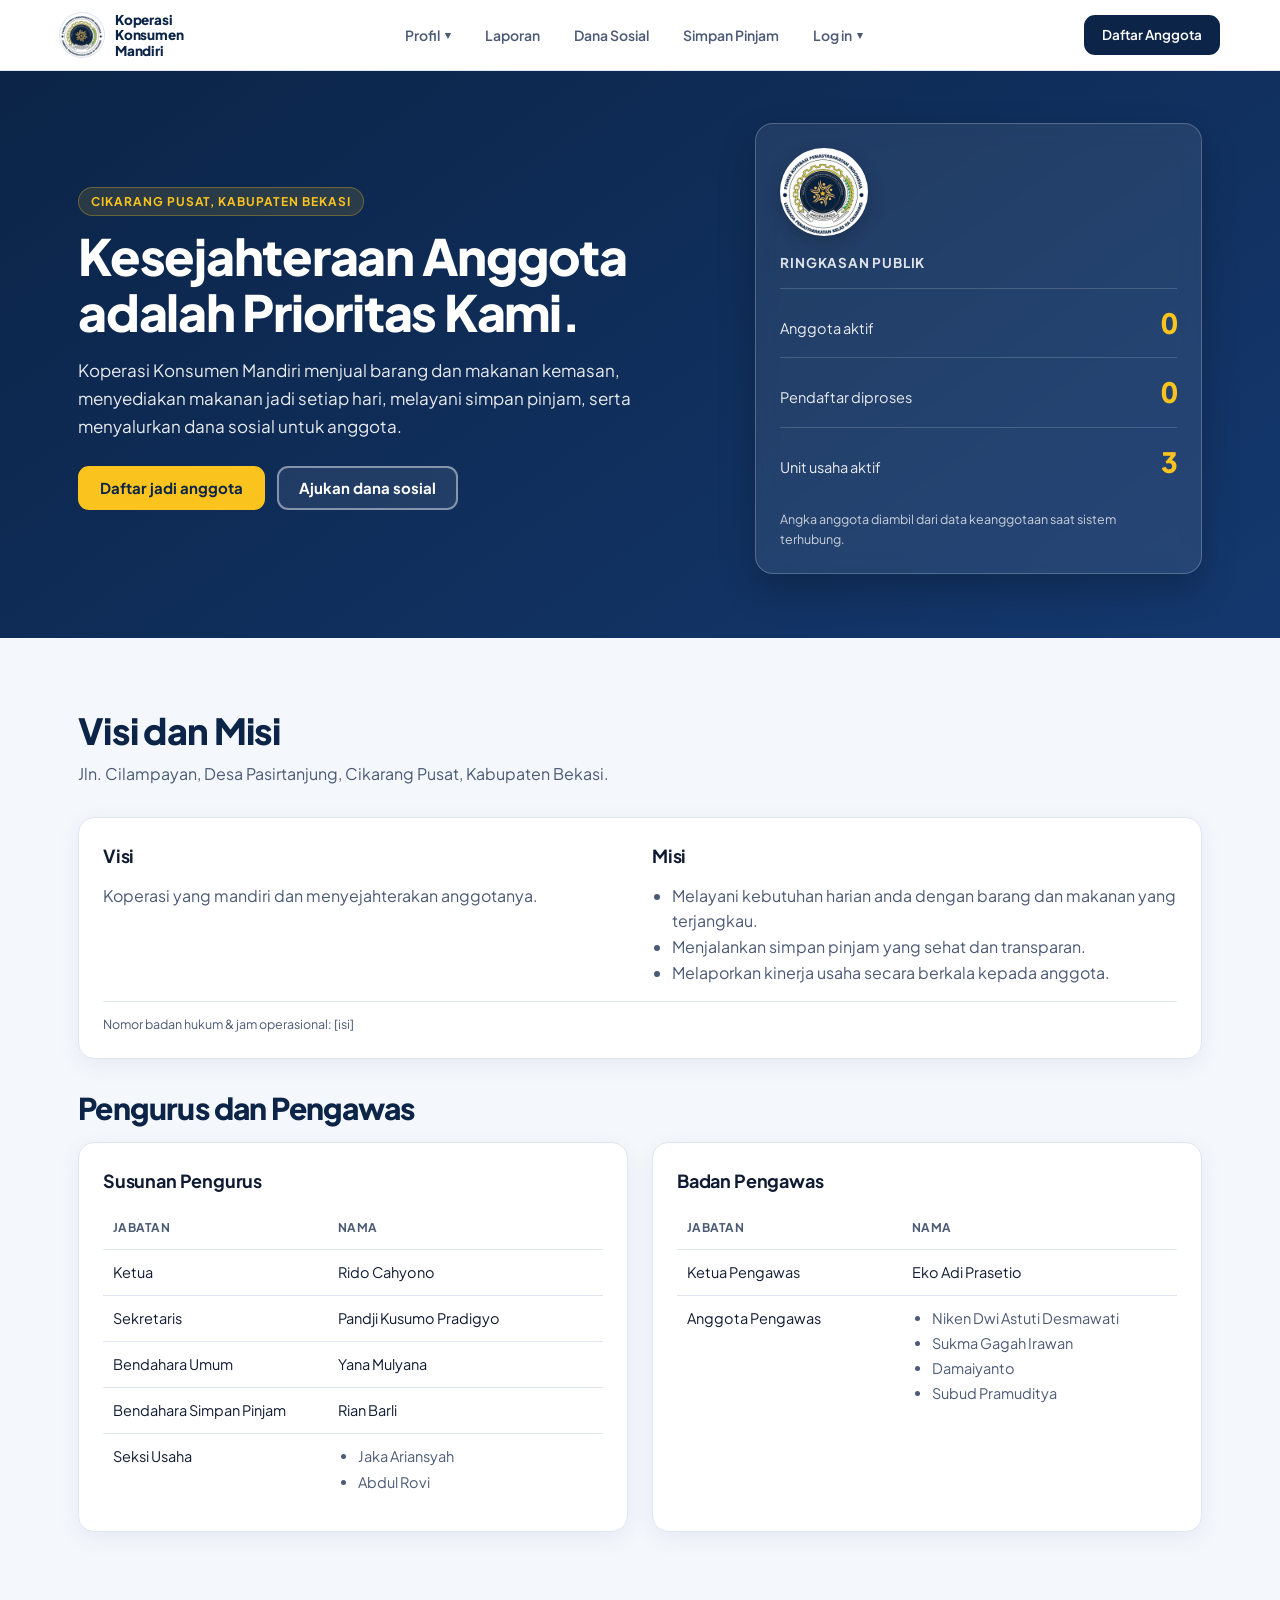
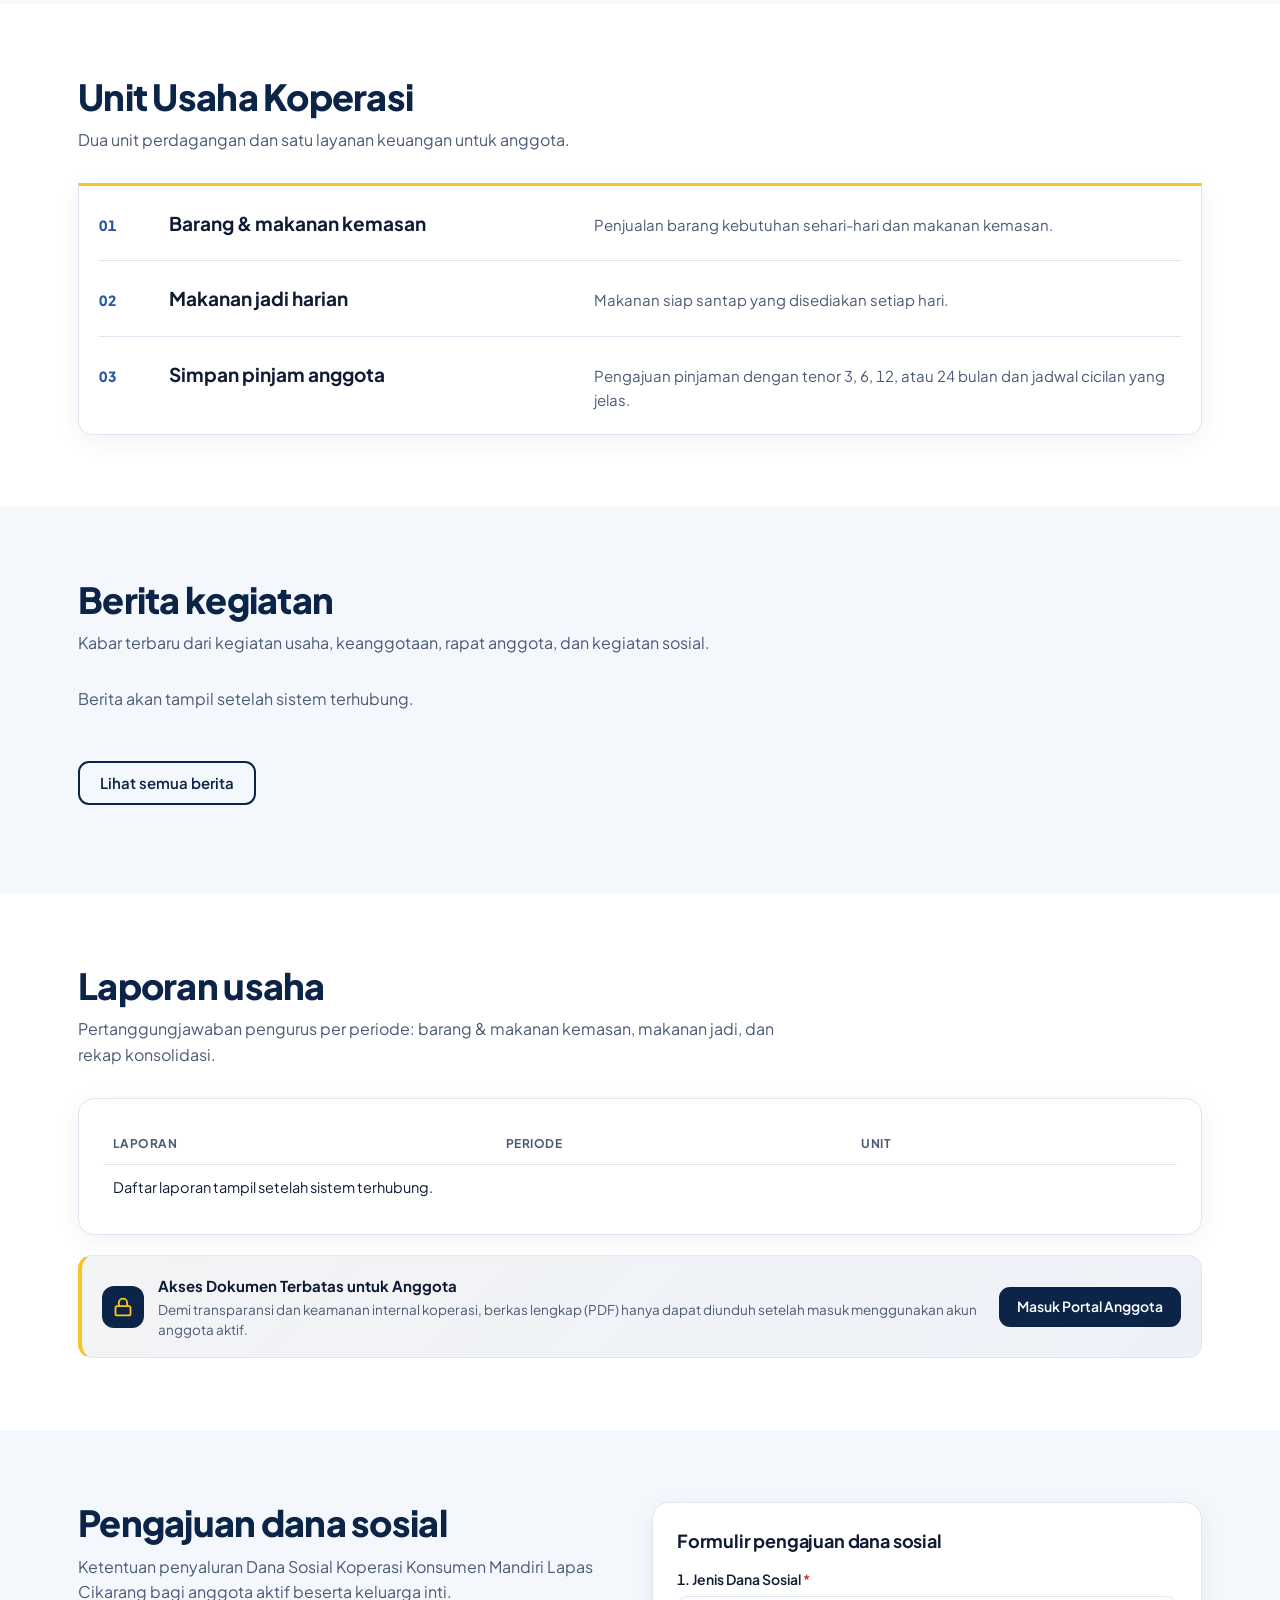
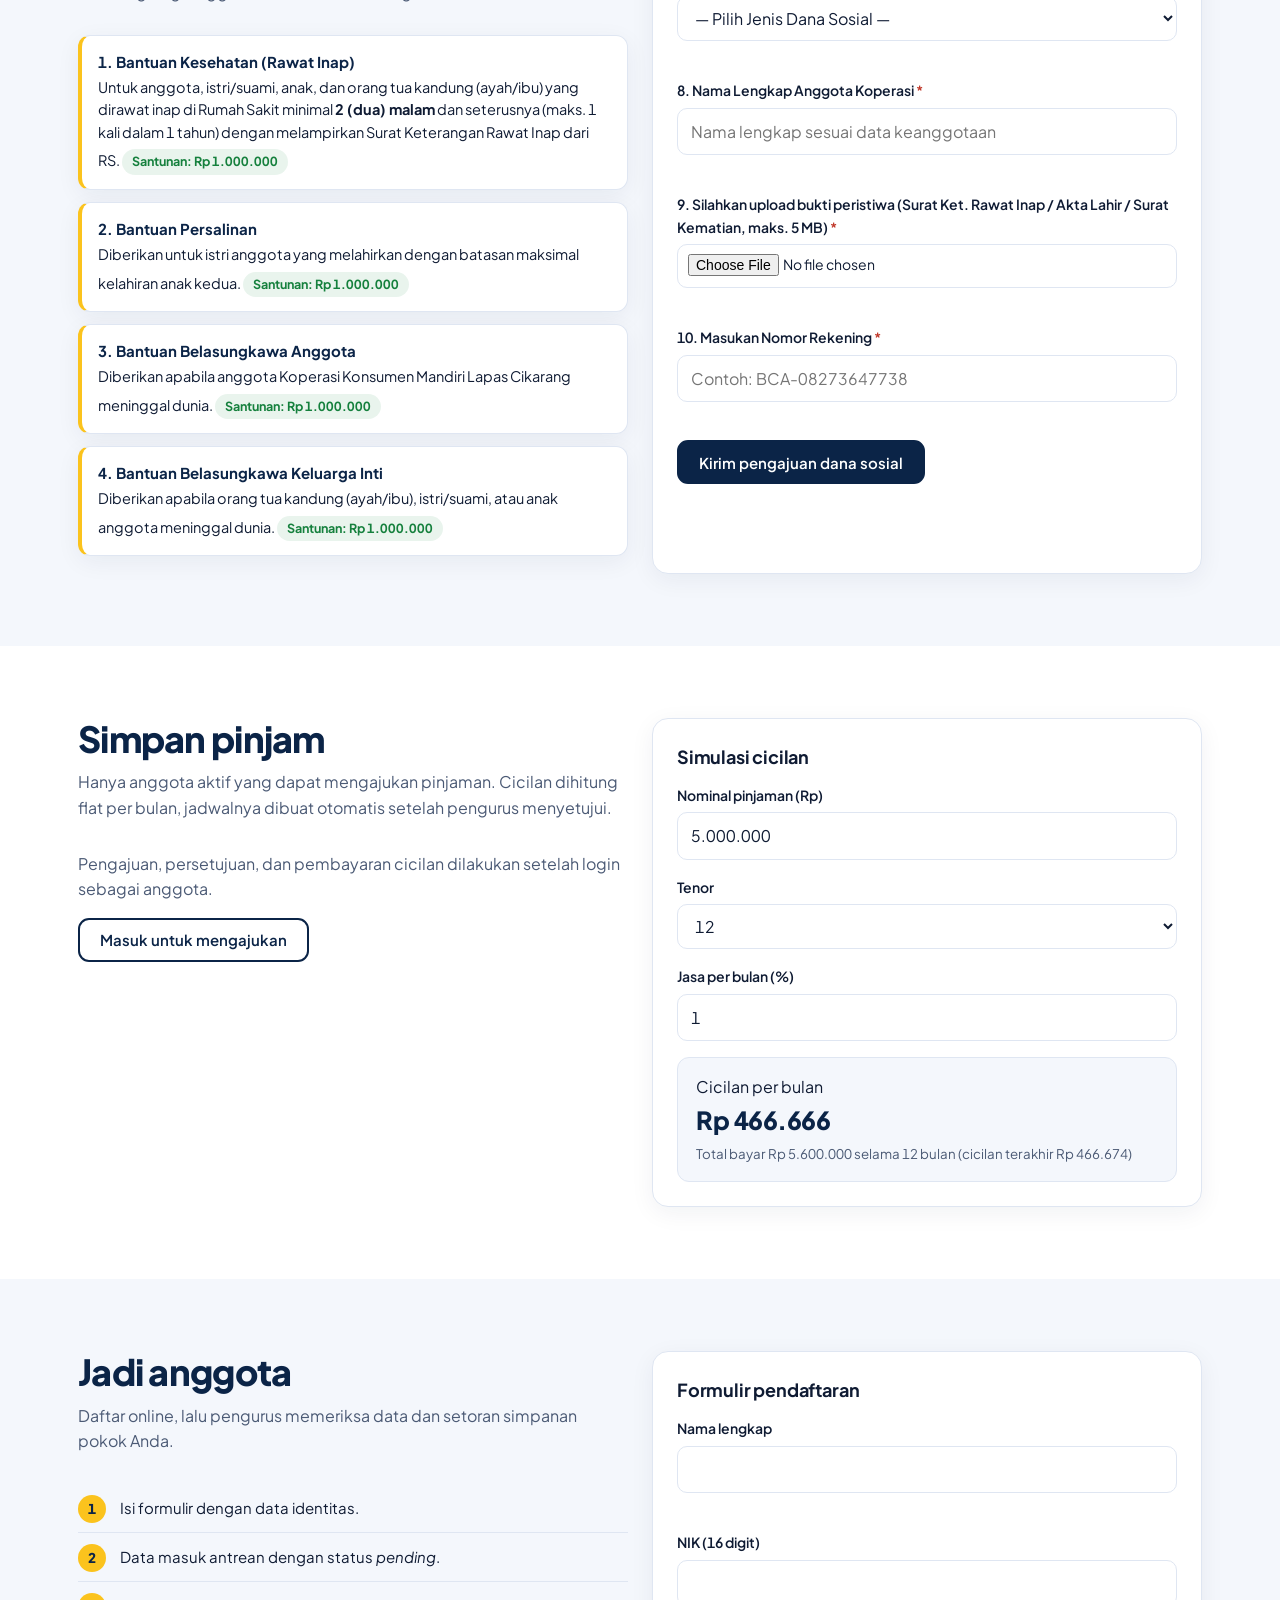
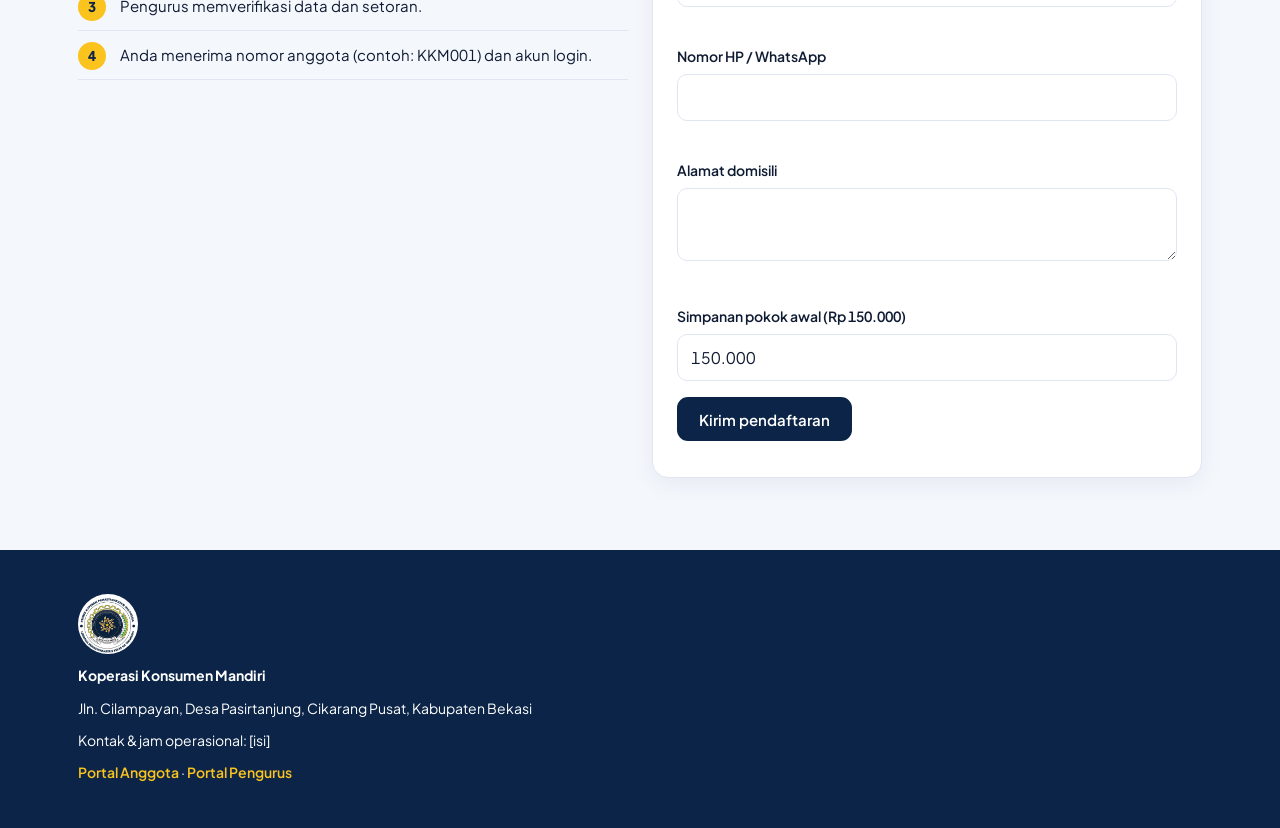
==== commit 68e6802d: "Update index.html" ====
--- a/index.html
+++ b/index.html
@@ -15,8 +15,8 @@
 @media (prefers-color-scheme:dark){:root:not([data-theme="light"]){--bg:#07142a;--surf:#0d1f3d;--ink:#eef3fb;--mute:#9bb0cf;--navy:#2f5fb3;--navy2:#6ea0f0;--line:#1e3559;--ok:#4ade80;--sh:0 8px 28px rgba(0,0,0,.35)}}
 :root[data-theme="dark"]{--bg:#07142a;--surf:#0d1f3d;--ink:#eef3fb;--mute:#9bb0cf;--navy:#2f5fb3;--navy2:#6ea0f0;--line:#1e3559;--ok:#4ade80;--sh:0 8px 28px rgba(0,0,0,.35)}
 *,*::before,*::after{box-sizing:inherit}
-html{scroll-behavior:smooth;scroll-padding-top:calc(74px + env(safe-area-inset-top,0px))}
-body{margin:0;background:var(--bg);color:var(--ink);font:16px/1.6 "Plus Jakarta Sans",system-ui,-apple-system,"Segoe UI",sans-serif;font-variant-numeric:tabular-nums;-webkit-font-smoothing:antialiased}
+html{scroll-behavior:smooth;scroll-padding-top:calc(78px + env(safe-area-inset-top,0px))}
+body{margin:0;background:var(--bg);color:var(--ink);font:16px/1.6 "Plus Jakarta Sans",system-ui,-apple-system,"Segoe UI",sans-serif;font-variant-numeric:tabular-nums;-webkit-font-smoothing:antialiased;-webkit-tap-highlight-color:transparent}
 body::before{content:"";position:fixed;inset:0 0 auto;height:env(safe-area-inset-top,0px);background:var(--bg);z-index:60}
 a{color:inherit}
 .skip{position:absolute;left:-999px;top:8px;background:var(--acc);color:#000;padding:10px 14px;z-index:99;border-radius:8px;font-weight:700}
@@ -24,55 +24,70 @@
 :focus-visible{outline:3px solid var(--acc);outline-offset:2px}
 .wrap{max-width:1160px;margin:0 auto;padding:0 18px}
 
-/* Header & Navigasi Centering + Highlight Animasi */
+/* Header, Brand 3 Baris & Navigasi Centering + Animasi Highlight Universal */
 header{position:sticky;top:env(safe-area-inset-top,0px);z-index:50;background:rgba(255,255,255,.94);backdrop-filter:blur(12px);-webkit-backdrop-filter:blur(12px);border-bottom:1px solid var(--line)}
 @media (prefers-color-scheme:dark){:root:not([data-theme="light"]) header{background:rgba(7,20,42,.92)}}
 :root[data-theme="dark"] header{background:rgba(7,20,42,.92)}
-.bar{display:flex;align-items:center;justify-content:space-between;height:68px;gap:12px}
-.brand{font-weight:800;font-size:16px;text-decoration:none;color:var(--navy);display:flex;align-items:center;gap:10px;letter-spacing:-.02em;min-width:0;flex:none}
-.brand span.bt{white-space:nowrap;overflow:hidden;text-overflow:ellipsis}
-.lg{width:40px;height:40px;flex:none;border-radius:50%;background:#fff var(--logo) center/contain no-repeat;box-shadow:0 0 0 1px var(--line)}.lg.big{width:88px;height:88px;margin:0 0 16px;box-shadow:0 6px 18px rgba(0,0,0,.2)}.lg.mid{width:60px;height:60px;box-shadow:none}
+.bar{display:flex;align-items:center;justify-content:space-between;min-height:70px;padding:6px 0;gap:12px}
+.brand{text-decoration:none;color:var(--navy);display:flex;align-items:center;gap:11px;flex:none}
+.brand-stack{display:flex;flex-direction:column;font-weight:800;font-size:13.5px;line-height:1.12;letter-spacing:-.015em;text-align:left}
+.lg{width:44px;height:44px;flex:none;border-radius:50%;background:#fff var(--logo) center/contain no-repeat;box-shadow:0 0 0 1px var(--line)}.lg.big{width:88px;height:88px;margin:0 0 16px;box-shadow:0 6px 18px rgba(0,0,0,.2)}.lg.mid{width:60px;height:60px;box-shadow:none}
 
 nav{flex:1;display:flex;justify-content:center}
-nav ul{display:none;list-style:none;margin:0;padding:0;gap:4px;align-items:center;justify-content:center}
-nav a{position:relative;display:inline-flex;align-items:center;justify-content:center;padding:8px 12px;border-radius:10px;text-decoration:none;font-size:13.5px;font-weight:600;color:var(--mute);white-space:nowrap;overflow:hidden;transition:color .2s ease,background-color .2s ease,transform .12s ease}
-nav a::after{content:"";position:absolute;left:50%;bottom:4px;width:0;height:2.5px;border-radius:99px;background:var(--acc);transform:translateX(-50%);transition:width .24s cubic-bezier(.22,1,.36,1)}
-nav a:hover,nav a:focus-visible{color:var(--navy);background:rgba(37,87,167,.08)}
-@media (prefers-color-scheme:dark){:root:not([data-theme="light"]) nav a:hover{color:#fff;background:rgba(110,160,240,.14)}}
-:root[data-theme="dark"] nav a:hover{color:#fff;background:rgba(110,160,240,.14)}
-nav a:hover::after,nav a.active::after{width:64%}
-nav a.active{color:var(--navy);background:rgba(37,87,167,.1);font-weight:700}
-@media (prefers-color-scheme:dark){:root:not([data-theme="light"]) nav a.active{color:#fff;background:rgba(110,160,240,.18)}}
-nav a:active{transform:scale(.95);background:rgba(251,195,29,.22)}
+nav > ul{display:none;list-style:none;margin:0;padding:0;gap:6px;align-items:center;justify-content:center}
+nav li{position:relative}
+.nav-item{position:relative;display:inline-flex;align-items:center;justify-content:center;gap:5px;padding:9px 14px;border-radius:11px;border:0;background:transparent;text-decoration:none;font:600 14px "Plus Jakarta Sans",sans-serif;color:var(--mute);white-space:nowrap;cursor:pointer;overflow:hidden;transition:color .22s ease,background-color .22s ease,transform .14s cubic-bezier(.22,1,.36,1)}
+.nav-item::after{content:"";position:absolute;left:50%;bottom:4px;width:0;height:2.5px;border-radius:99px;background:var(--acc);transform:translateX(-50%);transition:width .24s cubic-bezier(.22,1,.36,1)}
+.nav-item:hover,.nav-item:focus-visible,.nav-item.active{color:var(--navy);background:rgba(37,87,167,.09)}
+@media (prefers-color-scheme:dark){:root:not([data-theme="light"]) .nav-item:hover,:root:not([data-theme="light"]) .nav-item.active{color:#fff;background:rgba(110,160,240,.16)}}
+:root[data-theme="dark"] .nav-item:hover,:root[data-theme="dark"] .nav-item.active{color:#fff;background:rgba(110,160,240,.16)}
+.nav-item:hover::after,.nav-item.active::after{width:64%}
+.nav-item:active{transform:scale(.95);background:rgba(251,195,29,.25)}
+.chev{font-size:11px;transition:transform .2s ease}
+.has-sub:hover .chev,.has-sub.open .chev{transform:rotate(180deg)}
+
+/* Dropdown Menu Desktop */
+.sub-menu{position:absolute;top:calc(100% + 6px);left:50%;transform:translateX(-50%) translateY(-6px);min-width:210px;background:var(--bg);border:1px solid var(--line);border-radius:14px;padding:6px;box-shadow:0 16px 36px rgba(11,36,71,.16);list-style:none;margin:0;opacity:0;visibility:hidden;pointer-events:none;transition:opacity .2s ease,transform .2s cubic-bezier(.22,1,.36,1),visibility .2s}
+.has-sub:hover .sub-menu,.has-sub:focus-within .sub-menu,.has-sub.open .sub-menu{opacity:1;visibility:visible;pointer-events:auto;transform:translateX(-50%) translateY(0)}
+.sub-menu a{display:flex;align-items:center;justify-content:space-between;padding:10px 12px;border-radius:9px;text-decoration:none;font-size:13.5px;font-weight:600;color:var(--ink);transition:background .16s,color .16s,transform .12s}
+.sub-menu a:hover,.sub-menu a:focus-visible{background:rgba(37,87,167,.09);color:var(--navy2)}
+.sub-menu a:active{transform:scale(.97);background:rgba(251,195,29,.22)}
 
 .nav-acts{display:flex;align-items:center;gap:8px;flex:none}
-.btn{display:inline-flex;align-items:center;justify-content:center;min-height:44px;padding:0 20px;border-radius:10px;font-weight:600;text-decoration:none;border:2px solid var(--navy);background:var(--navy);color:var(--on);cursor:pointer;font-size:15px;font-family:inherit;transition:transform .12s,box-shadow .15s,opacity .15s}
-.btn:hover{transform:translateY(-1px);box-shadow:0 6px 16px rgba(11,36,71,.18)}
-.btn:active{transform:scale(.98)}
+.btn{position:relative;overflow:hidden;display:inline-flex;align-items:center;justify-content:center;gap:6px;min-height:44px;padding:0 20px;border-radius:11px;font-weight:600;text-decoration:none;border:2px solid var(--navy);background:var(--navy);color:var(--on);cursor:pointer;font-size:15px;font-family:inherit;transition:transform .16s cubic-bezier(.22,1,.36,1),box-shadow .2s ease,background-color .2s ease,border-color .2s ease}
+.btn::before{content:"";position:absolute;inset:0;background:radial-gradient(circle,rgba(255,255,255,.32) 10%,transparent 10.5%);transform:scale(10);opacity:0;transition:transform .45s,opacity .6s;pointer-events:none}
+.btn:active::before{transform:scale(0);opacity:1;transition:0s}
+.btn:hover{transform:translateY(-2px);box-shadow:0 8px 20px rgba(11,36,71,.2)}
+.btn:active{transform:scale(.96)}
 .btn.ghost{background:transparent;color:var(--navy)}
+.btn.ghost:hover{background:rgba(37,87,167,.08)}
 .hdr-cta{display:none}
 
-/* Tombol Hamburger Modern */
-.menu{width:44px;height:44px;padding:0;border:1px solid var(--line);background:var(--surf);color:var(--ink);border-radius:11px;display:inline-flex;flex-direction:column;align-items:center;justify-content:center;gap:5px;cursor:pointer;transition:background .15s,border-color .15s,transform .12s}
+/* Tombol Hamburger Modern HP & Tablet */
+.menu{width:44px;height:44px;padding:0;border:1px solid var(--line);background:var(--surf);color:var(--ink);border-radius:11px;display:inline-flex;flex-direction:column;align-items:center;justify-content:center;gap:5px;cursor:pointer;transition:background .18s,border-color .18s,transform .14s}
 .menu:hover{border-color:var(--navy2)}
-.menu:active{transform:scale(.95)}
-.menu span{display:block;width:20px;height:2px;background:currentColor;border-radius:2px;transition:transform .22s ease,opacity .18s ease}
+.menu:active{transform:scale(.93);background:rgba(251,195,29,.22)}
+.menu span{display:block;width:20px;height:2px;background:currentColor;border-radius:2px;transition:transform .24s cubic-bezier(.22,1,.36,1),opacity .18s ease}
 .menu[aria-expanded="true"]{background:var(--navy);color:#fff;border-color:var(--navy)}
 .menu[aria-expanded="true"] span:nth-child(1){transform:translateY(7px) rotate(45deg)}
 .menu[aria-expanded="true"] span:nth-child(2){opacity:0}
 .menu[aria-expanded="true"] span:nth-child(3){transform:translateY(-7px) rotate(-45deg)}
 
-/* Drawer Menu HP & Tablet (Centering + Highlight Animasi) */
-#mnav{display:none;border-top:1px solid var(--line);padding:14px 18px 22px;background:var(--bg);box-shadow:0 18px 36px rgba(11,36,71,.14);max-height:calc(100dvh - 68px);overflow-y:auto}
-#mnav.open{display:block}
-.mnav-grid{display:grid;grid-template-columns:1fr;gap:6px;max-width:520px;margin:0 auto}
-@media (min-width:560px){.mnav-grid{grid-template-columns:1fr 1fr;gap:8px 12px}}
-#mnav a.mlink{position:relative;display:flex;align-items:center;justify-content:center;text-align:center;padding:12px 14px;text-decoration:none;font-weight:600;font-size:15px;border-radius:11px;color:var(--ink);border:1px solid transparent;transition:background .18s,color .18s,border-color .18s,transform .12s}
-#mnav a.mlink:hover,#mnav a.mlink:focus-visible{background:rgba(37,87,167,.08);color:var(--navy2);border-color:rgba(37,87,167,.2)}
-#mnav a.mlink:active{transform:scale(.97);background:rgba(251,195,29,.22);border-color:var(--acc)}
-.mnav-btns{display:grid;grid-template-columns:1fr;gap:10px;max-width:520px;margin:14px auto 0;padding-top:14px;border-top:1px solid var(--line)}
-@media (min-width:480px){.mnav-btns{grid-template-columns:1fr 1fr 1fr}}
-.mnav-btns .btn{min-height:42px;padding:0 12px;font-size:13.5px;width:100%}
+/* Drawer Menu HP & Tablet */
+#mnav{display:none;border-top:1px solid var(--line);padding:14px 18px 22px;background:var(--bg);box-shadow:0 18px 36px rgba(11,36,71,.16);max-height:calc(100dvh - 70px);overflow-y:auto}
+#mnav.open{display:block;animation:slideDown .22s cubic-bezier(.22,1,.36,1)}
+@keyframes slideDown{from{opacity:0;transform:translateY(-8px)}to{opacity:1;transform:translateY(0)}}
+.mnav-list{max-width:480px;margin:0 auto;display:grid;gap:6px}
+.mgroup{border:1px solid var(--line);border-radius:12px;background:var(--surf);overflow:hidden}
+.mgroup-btn{width:100%;display:flex;align-items:center;justify-content:space-between;padding:12px 14px;border:0;background:transparent;color:var(--ink);font:700 15px "Plus Jakarta Sans",sans-serif;cursor:pointer;transition:background .16s,transform .12s}
+.mgroup-btn:active{transform:scale(.98);background:rgba(251,195,29,.22)}
+.mgroup-sub{display:grid;gap:2px;padding:0 8px 8px;border-top:1px solid var(--line);background:var(--bg)}
+.mgroup-sub[hidden]{display:none!important}
+.mlink{display:flex;align-items:center;justify-content:space-between;padding:11px 14px;text-decoration:none;font-weight:600;font-size:14.5px;border-radius:10px;color:var(--ink);transition:background .18s,color .18s,transform .12s}
+.mlink.top-link{border:1px solid var(--line);background:var(--surf);font-weight:700;font-size:15px}
+.mlink:hover,.mlink:focus-visible{background:rgba(37,87,167,.09);color:var(--navy2)}
+.mlink:active{transform:scale(.97);background:rgba(251,195,29,.24);color:var(--navy)}
+.mlink::after{content:"›";font-size:18px;color:var(--mute);font-weight:400}
 
 .hero{background:linear-gradient(145deg,#0b2447 0%,#14386e 100%);color:var(--on);padding:52px 0 64px}
 .hero .wrap{display:grid;gap:32px}
@@ -85,7 +100,7 @@
 .panel{background:rgba(255,255,255,.08);backdrop-filter:blur(10px);-webkit-backdrop-filter:blur(10px);border:1px solid rgba(255,255,255,.22);border-radius:18px;padding:24px;box-shadow:0 16px 36px rgba(0,0,0,.22)}
 .panel h2{font-size:13.5px;margin:0 0 14px;font-weight:700;text-transform:uppercase;letter-spacing:.06em;opacity:.85}
 .stat{display:flex;justify-content:space-between;align-items:baseline;padding:12px 0;border-top:1px solid rgba(255,255,255,.16)}
-.stat:first-of-type{border-top:0}.stat b{font-size:28px;font-weight:800;letter-spacing:-.02em;color:var(--acc);transition:transform .2s}.stat span{font-size:14.5px;opacity:.9}
+.stat:first-of-type{border-top:0}.stat b{font-size:28px;font-weight:800;letter-spacing:-.02em;color:var(--acc)}.stat span{font-size:14.5px;opacity:.9}
 .note{font-size:12.5px;opacity:.75;margin:12px 0 0}
 section{padding:72px 0}
 section.alt{background:var(--surf)}
@@ -110,8 +125,9 @@
 .org-list{margin:0;padding-left:18px;color:var(--ink)}
 .org-list li{margin-bottom:2px}
 .news{display:grid;gap:18px}
-.post{border:1px solid var(--line);border-radius:14px;overflow:hidden;background:var(--bg);box-shadow:var(--sh);transition:transform .15s}
-.post:hover{transform:translateY(-2px)}
+.post{border:1px solid var(--line);border-radius:14px;overflow:hidden;background:var(--bg);box-shadow:var(--sh);transition:transform .18s ease,box-shadow .18s ease}
+.post:hover{transform:translateY(-3px);box-shadow:0 12px 28px rgba(11,36,71,.12)}
+.post:active{transform:scale(.98)}
 .ph{height:140px;background:repeating-linear-gradient(135deg,var(--surf),var(--surf) 10px,var(--line) 10px,var(--line) 11px);display:grid;place-items:center;color:var(--mute);font-size:13px}
 .post div.b{padding:18px}.tag{font-size:11.5px;font-weight:700;color:var(--navy2);text-transform:uppercase;letter-spacing:.05em}
 .post h3{margin:6px 0;font-size:17px;font-weight:700;line-height:1.35}.post p{margin:0;color:var(--mute);font-size:14px}
@@ -146,8 +162,8 @@
 footer{background:var(--brand);color:var(--on);padding:44px 0}
 footer .wrap{display:grid;gap:10px;font-size:14px}footer a{color:var(--acc);font-weight:600;text-decoration:none}footer a:hover{text-decoration:underline}
 
-@media (min-width:1024px){
-nav ul{display:flex}.menu{display:none}#mnav{display:none!important}.hdr-cta{display:inline-flex}
+@media (min-width:960px){
+nav > ul{display:flex}.menu{display:none}#mnav{display:none!important}.hdr-cta{display:inline-flex}
 .hero .wrap{grid-template-columns:1.3fr .9fr;align-items:center}
 .unit{grid-template-columns:64px 1fr 1.4fr;align-items:baseline}
 .two{grid-template-columns:1fr 1fr}.news{grid-template-columns:repeat(3,1fr)}
@@ -160,39 +176,64 @@
 <a class="skip" href="#main">Lewati ke konten</a>
 <header>
  <div class="wrap bar">
-  <a class="brand" href="#top"><span class="lg" role="img" aria-label="Logo Primkopasindo, Lapas Kelas IIA Cikarang"></span><span class="bt">Koperasi Konsumen Mandiri</span></a>
-  <nav aria-label="Menu utama"><ul>
-   <li><a href="#usaha">Usaha</a></li>
-   <li><a href="#profil">Profil</a></li>
-   <li><a href="#berita">Berita</a></li>
-   <li><a href="#anggota">Anggota</a></li>
-   <li><a href="#dansos">Dana Sosial</a></li>
-   <li><a href="#pinjam">Simpan Pinjam</a></li>
-   <li><a href="#laporan">Laporan</a></li>
-   <li><a href="anggota.html">Login Anggota</a></li>
-   <li><a href="admin.html">Pengurus</a></li>
-  </ul></nav>
+  <a class="brand" href="#top" aria-label="Koperasi Konsumen Mandiri">
+   <span class="lg" role="img" aria-label="Logo Primkopasindo, Lapas Kelas IIA Cikarang"></span>
+   <span class="brand-stack"><span>Koperasi</span><span>Konsumen</span><span>Mandiri</span></span>
+  </a>
+
+  <nav aria-label="Menu utama">
+   <ul>
+    <li class="has-sub">
+     <button type="button" class="nav-item" aria-expanded="false">Profil <span class="chev">▾</span></button>
+     <ul class="sub-menu">
+      <li><a href="#profil">Visi dan Misi</a></li>
+      <li><a href="#pengurus">Pengurus dan Pengawas</a></li>
+      <li><a href="#usaha">Usaha</a></li>
+     </ul>
+    </li>
+    <li><a class="nav-item" href="#laporan">Laporan</a></li>
+    <li><a class="nav-item" href="#dansos">Dana Sosial</a></li>
+    <li><a class="nav-item" href="#pinjam">Simpan Pinjam</a></li>
+    <li class="has-sub">
+     <button type="button" class="nav-item" aria-expanded="false">Log in <span class="chev">▾</span></button>
+     <ul class="sub-menu">
+      <li><a href="admin.html">Pengurus</a></li>
+      <li><a href="anggota.html">Anggota</a></li>
+     </ul>
+    </li>
+   </ul>
+  </nav>
+
   <div class="nav-acts">
-   <a class="btn hdr-cta" href="#anggota" style="min-height:40px;padding:0 16px;font-size:13.5px">Daftar</a>
+   <a class="btn hdr-cta" href="#anggota" style="min-height:40px;padding:0 16px;font-size:13.5px">Daftar Anggota</a>
    <button class="menu" id="mb" type="button" aria-label="Buka menu navigasi" aria-expanded="false" aria-controls="mnav">
     <span></span><span></span><span></span>
    </button>
   </div>
  </div>
+
+ <!-- Drawer Menu HP & Tablet -->
  <div id="mnav">
-  <div class="mnav-grid">
-   <a class="mlink" href="#usaha">Unit Usaha</a>
-   <a class="mlink" href="#profil">Profil & Pengurus</a>
-   <a class="mlink" href="#berita">Berita Kegiatan</a>
-   <a class="mlink" href="#anggota">Pendaftaran Anggota</a>
-   <a class="mlink" href="#dansos">Pengajuan Dana Sosial</a>
-   <a class="mlink" href="#pinjam">Simulasi Simpan Pinjam</a>
-   <a class="mlink" href="#laporan">Laporan Usaha</a>
-  </div>
-  <div class="mnav-btns">
-   <a class="btn" href="#anggota">Daftar Anggota</a>
-   <a class="btn ghost" href="anggota.html">Login Anggota</a>
-   <a class="btn ghost" href="admin.html">Login Pengurus</a>
+  <div class="mnav-list">
+   <div class="mgroup">
+    <button type="button" class="mgroup-btn" data-acc="mg-profil" aria-expanded="true">1. Profil <span class="chev">▾</span></button>
+    <div class="mgroup-sub" id="mg-profil">
+     <a class="mlink" href="#profil">Visi dan Misi</a>
+     <a class="mlink" href="#pengurus">Pengurus dan Pengawas</a>
+     <a class="mlink" href="#usaha">Usaha</a>
+    </div>
+   </div>
+   <a class="mlink top-link" href="#laporan">2. Laporan</a>
+   <a class="mlink top-link" href="#dansos">3. Dana Sosial</a>
+   <a class="mlink top-link" href="#pinjam">4. Simpan Pinjam</a>
+   <div class="mgroup">
+    <button type="button" class="mgroup-btn" data-acc="mg-login" aria-expanded="true">5. Log in <span class="chev">▾</span></button>
+    <div class="mgroup-sub" id="mg-login">
+     <a class="mlink" href="admin.html">Log in Pengurus</a>
+     <a class="mlink" href="anggota.html">Log in Anggota</a>
+    </div>
+   </div>
+   <a class="btn" href="#anggota" style="margin-top:6px;width:100%">Daftar Jadi Anggota</a>
   </div>
  </div>
 </header>
@@ -218,23 +259,11 @@
  </div>
 </section>
 
-<section id="usaha">
- <div class="wrap">
-  <h2 class="t">Tiga unit usaha koperasi</h2>
-  <p class="sub">Dua unit perdagangan dan satu layanan keuangan untuk anggota.</p>
-  <div class="units">
-   <div class="unit"><span class="n">01</span><h3>Barang & makanan kemasan</h3><p>Penjualan barang kebutuhan sehari-hari dan makanan kemasan.</p></div>
-   <div class="unit"><span class="n">02</span><h3>Makanan jadi harian</h3><p>Makanan siap santap yang disediakan setiap hari.</p></div>
-   <div class="unit"><span class="n">03</span><h3>Simpan pinjam anggota</h3><p>Pengajuan pinjaman dengan tenor 3, 6, 12, atau 24 bulan dan jadwal cicilan yang jelas.</p></div>
-  </div>
- </div>
-</section>
-
 <section id="profil" class="alt">
  <div class="wrap">
-  <h2 class="t">Profil koperasi</h2>
+  <h2 class="t">Visi dan Misi</h2>
   <p class="sub" id="pad">Jln. Cilampayan, Desa Pasirtanjung, Cikarang Pusat, Kabupaten Bekasi.</p>
-  <div class="card" style="margin-bottom:24px">
+  <div class="card" style="margin-bottom:32px">
    <div class="two">
     <div>
      <h3>Visi</h3>
@@ -252,40 +281,55 @@
    <p class="note" id="pi" style="color:var(--mute);opacity:1;border-top:1px solid var(--line);padding-top:12px;margin-top:16px">Nomor badan hukum & jam operasional: [isi]</p>
   </div>
 
-  <div class="two">
-   <div class="card">
-    <h3>Susunan Pengurus</h3>
-    <div class="scroll">
-     <table>
-      <thead><tr><th style="width:45%">Jabatan</th><th>Nama</th></tr></thead>
-      <tbody id="po-pengurus">
-       <tr><td>Ketua</td><td>Rido Cahyono</td></tr>
-       <tr><td>Sekretaris</td><td>Pandji Kusumo Pradigyo</td></tr>
-       <tr><td>Bendahara Umum</td><td>Yana Mulyana</td></tr>
-       <tr><td>Bendahara Simpan Pinjam</td><td>Rian Barli</td></tr>
-       <tr><td>Seksi Usaha</td><td><ul class="org-list"><li>Jaka Ariansyah</li><li>Abdul Rovi</li></ul></td></tr>
-      </tbody>
-     </table>
-    </div>
-   </div>
-
-   <div class="card">
-    <h3>Badan Pengawas</h3>
-    <div class="scroll">
-     <table>
-      <thead><tr><th style="width:45%">Jabatan</th><th>Nama</th></tr></thead>
-      <tbody id="po-pengawas">
-       <tr><td>Ketua Pengawas</td><td>Eko Adi Prasetio</td></tr>
-       <tr><td>Anggota Pengawas</td><td><ul class="org-list"><li>Niken Dwi Astuti Desmawati</li><li>Sukma Gagah Irawan</li><li>Damaiyanto</li><li>Subud Pramuditya</li></ul></td></tr>
-      </tbody>
-     </table>
+  <div id="pengurus" style="scroll-margin-top:86px">
+   <h2 class="t" style="font-size:clamp(22px,3.2vw,30px);margin-bottom:16px">Pengurus dan Pengawas</h2>
+   <div class="two">
+    <div class="card">
+     <h3>Susunan Pengurus</h3>
+     <div class="scroll">
+      <table>
+       <thead><tr><th style="width:45%">Jabatan</th><th>Nama</th></tr></thead>
+       <tbody id="po-pengurus">
+        <tr><td>Ketua</td><td>Rido Cahyono</td></tr>
+        <tr><td>Sekretaris</td><td>Pandji Kusumo Pradigyo</td></tr>
+        <tr><td>Bendahara Umum</td><td>Yana Mulyana</td></tr>
+        <tr><td>Bendahara Simpan Pinjam</td><td>Rian Barli</td></tr>
+        <tr><td>Seksi Usaha</td><td><ul class="org-list"><li>Jaka Ariansyah</li><li>Abdul Rovi</li></ul></td></tr>
+       </tbody>
+      </table>
+     </div>
+    </div>
+
+    <div class="card">
+     <h3>Badan Pengawas</h3>
+     <div class="scroll">
+      <table>
+       <thead><tr><th style="width:45%">Jabatan</th><th>Nama</th></tr></thead>
+       <tbody id="po-pengawas">
+        <tr><td>Ketua Pengawas</td><td>Eko Adi Prasetio</td></tr>
+        <tr><td>Anggota Pengawas</td><td><ul class="org-list"><li>Niken Dwi Astuti Desmawati</li><li>Sukma Gagah Irawan</li><li>Damaiyanto</li><li>Subud Pramuditya</li></ul></td></tr>
+       </tbody>
+      </table>
+     </div>
     </div>
    </div>
   </div>
  </div>
 </section>
 
-<section id="berita">
+<section id="usaha">
+ <div class="wrap">
+  <h2 class="t">Unit Usaha Koperasi</h2>
+  <p class="sub">Dua unit perdagangan dan satu layanan keuangan untuk anggota.</p>
+  <div class="units">
+   <div class="unit"><span class="n">01</span><h3>Barang & makanan kemasan</h3><p>Penjualan barang kebutuhan sehari-hari dan makanan kemasan.</p></div>
+   <div class="unit"><span class="n">02</span><h3>Makanan jadi harian</h3><p>Makanan siap santap yang disediakan setiap hari.</p></div>
+   <div class="unit"><span class="n">03</span><h3>Simpan pinjam anggota</h3><p>Pengajuan pinjaman dengan tenor 3, 6, 12, atau 24 bulan dan jadwal cicilan yang jelas.</p></div>
+  </div>
+ </div>
+</section>
+
+<section id="berita" class="alt">
  <div class="wrap">
   <h2 class="t">Berita kegiatan</h2>
   <p class="sub">Kabar terbaru dari kegiatan usaha, keanggotaan, rapat anggota, dan kegiatan sosial.</p>
@@ -294,34 +338,28 @@
  </div>
 </section>
 
-<section id="anggota" class="alt">
- <div class="wrap two">
-  <div>
-   <h2 class="t">Jadi anggota</h2>
-   <p class="sub">Daftar online, lalu pengurus memeriksa data dan setoran simpanan pokok Anda.</p>
-   <ol class="steps">
-    <li>Isi formulir dengan data identitas.</li>
-    <li>Data masuk antrean dengan status <i>pending</i>.</li>
-    <li>Pengurus memverifikasi data dan setoran.</li>
-    <li>Anda menerima nomor anggota (contoh: KKM001) dan akun login.</li>
-   </ol>
-  </div>
-  <form class="card" id="reg" novalidate>
-   <h3>Formulir pendaftaran</h3>
-   <div class="f"><label for="nm">Nama lengkap</label><input id="nm" autocomplete="name" required><div class="err" id="e1"></div></div>
-   <div class="f"><label for="nik">NIK (16 digit)</label><input id="nik" inputmode="numeric" maxlength="16" required><div class="err" id="e2"></div></div>
-   <div class="f"><label for="hp">Nomor HP / WhatsApp</label><input id="hp" type="tel" autocomplete="tel" required><div class="err" id="e3"></div></div>
-   <div class="f"><label for="al">Alamat domisili</label><textarea id="al" rows="2" required></textarea><div class="err" id="e4"></div></div>
-   <div aria-hidden="true" style="position:absolute;left:-9999px"><label for="hp2">Jangan diisi</label><input id="hp2" tabindex="-1" autocomplete="off"></div>
-   <div class="f"><label for="sp">Simpanan pokok awal (Rp 150.000)</label><input id="sp" inputmode="numeric" value="150.000" placeholder="150.000"></div>
-   <button class="btn" type="submit">Kirim pendaftaran</button>
-   <div id="rok" class="ok" role="status" style="margin-top:12px"></div>
-  </form>
+<section id="laporan">
+ <div class="wrap">
+  <h2 class="t">Laporan usaha</h2>
+  <p class="sub">Pertanggungjawaban pengurus per periode: barang & makanan kemasan, makanan jadi, dan rekap konsolidasi.</p>
+  <div class="card scroll"><table><thead><tr><th>Laporan</th><th>Periode</th><th>Unit</th><th></th></tr></thead><tbody id="rl"><tr><td colspan="4">Daftar laporan tampil setelah sistem terhubung.</td></tr></tbody></table></div>
+  <div class="lock-banner" role="note">
+   <div class="lock-info">
+    <div class="lock-ico" aria-hidden="true">
+     <svg width="20" height="20" viewBox="0 0 24 24" fill="none" stroke="currentColor" stroke-width="2.2" stroke-linecap="round" stroke-linejoin="round"><rect x="3" y="11" width="18" height="11" rx="2" ry="2"></rect><path d="M7 11V7a5 5 0 0 1 10 0v4"></path></svg>
+    </div>
+    <div class="lock-text">
+     <strong>Akses Dokumen Terbatas untuk Anggota</strong>
+     <span>Demi transparansi dan keamanan internal koperasi, berkas lengkap (PDF) hanya dapat diunduh setelah masuk menggunakan akun anggota aktif.</span>
+    </div>
+   </div>
+   <a class="btn" href="anggota.html" style="min-height:40px;padding:0 16px;font-size:14px">Masuk Portal Anggota</a>
+  </div>
  </div>
 </section>
 
 <!-- PENGAJUAN DANA SOSIAL -->
-<section id="dansos">
+<section id="dansos" class="alt">
  <div class="wrap two">
   <div>
    <h2 class="t">Pengajuan dana sosial</h2>
@@ -364,7 +402,6 @@
     <div class="err" id="dse-jenis"></div>
    </div>
 
-   <!-- Cabang Bantuan Kesehatan -->
    <div class="branch-box" id="ds-box-sehat" hidden>
     <div class="branch-title">Detail Bantuan Kesehatan (Rawat Inap RS)</div>
     <div class="f">
@@ -386,7 +423,6 @@
     </div>
    </div>
 
-   <!-- Cabang Persalinan Anak -->
    <div class="branch-box" id="ds-box-lahir" hidden>
     <div class="branch-title">Detail Persalinan Anak</div>
     <div class="f">
@@ -396,7 +432,6 @@
     </div>
    </div>
 
-   <!-- Cabang Bantuan Belasungkawa -->
    <div class="branch-box" id="ds-box-duka" hidden>
     <div class="branch-title">Detail Bantuan Belasungkawa</div>
     <div class="f">
@@ -417,7 +452,6 @@
     </div>
    </div>
 
-   <!-- Identitas & Bukti -->
    <div class="f">
     <label for="ds-nama">8. Nama Lengkap Anggota Koperasi <span style="color:#c0392b">*</span></label>
     <input id="ds-nama" autocomplete="name" placeholder="Nama lengkap sesuai data keanggotaan" required>
@@ -444,7 +478,7 @@
  </div>
 </section>
 
-<section id="pinjam" class="alt">
+<section id="pinjam">
  <div class="wrap two">
   <div>
    <h2 class="t">Simpan pinjam</h2>
@@ -462,38 +496,29 @@
  </div>
 </section>
 
-<section id="laporan">
- <div class="wrap">
-  <h2 class="t">Laporan usaha</h2>
-  <p class="sub">Pertanggungjawaban pengurus per periode: barang & makanan kemasan, makanan jadi, dan rekap konsolidasi.</p>
-  <div class="card scroll"><table><thead><tr><th>Laporan</th><th>Periode</th><th>Unit</th><th></th></tr></thead><tbody id="rl"><tr><td colspan="4">Daftar laporan tampil setelah sistem terhubung.</td></tr></tbody></table></div>
-  <div class="lock-banner" role="note">
-   <div class="lock-info">
-    <div class="lock-ico" aria-hidden="true">
-     <svg width="20" height="20" viewBox="0 0 24 24" fill="none" stroke="currentColor" stroke-width="2.2" stroke-linecap="round" stroke-linejoin="round"><rect x="3" y="11" width="18" height="11" rx="2" ry="2"></rect><path d="M7 11V7a5 5 0 0 1 10 0v4"></path></svg>
-    </div>
-    <div class="lock-text">
-     <strong>Akses Dokumen Terbatas untuk Anggota</strong>
-     <span>Demi transparansi dan keamanan internal koperasi, berkas lengkap (PDF) hanya dapat diunduh setelah masuk menggunakan akun anggota aktif.</span>
-    </div>
-   </div>
-   <a class="btn" href="anggota.html" style="min-height:40px;padding:0 16px;font-size:14px">Masuk Portal Anggota</a>
-  </div>
- </div>
-</section>
-
-<section id="masuk" class="alt">
+<section id="anggota" class="alt">
  <div class="wrap two">
   <div>
-   <h2 class="t">Portal anggota & pengurus</h2>
-   <p class="sub">Masuk sesuai peran Anda untuk mengakses layanan simpan pinjam, unduhan laporan PDF, atau administrasi koperasi.</p>
-  </div>
-  <div class="card">
-   <h3>Anggota</h3><ul><li>Saldo simpanan pokok, wajib, dan sukarela</li><li>Sisa tagihan dan cicilan terdekat</li><li>Berita terbaru dan unduhan laporan</li></ul>
-   <p style="margin:14px 0 0"><a class="btn" href="anggota.html">Login Anggota</a></p>
-   <h3 style="margin-top:22px">Pengurus</h3><ul><li>Antrean pendaftar, pengajuan pinjaman, dan dana sosial</li><li>Omzet usaha bulan terakhir</li><li>Log aktivitas dan persetujuan cepat</li></ul>
-   <p style="margin:14px 0 0"><a class="btn ghost" href="admin.html">Login Pengurus</a></p>
-  </div>
+   <h2 class="t">Jadi anggota</h2>
+   <p class="sub">Daftar online, lalu pengurus memeriksa data dan setoran simpanan pokok Anda.</p>
+   <ol class="steps">
+    <li>Isi formulir dengan data identitas.</li>
+    <li>Data masuk antrean dengan status <i>pending</i>.</li>
+    <li>Pengurus memverifikasi data dan setoran.</li>
+    <li>Anda menerima nomor anggota (contoh: KKM001) dan akun login.</li>
+   </ol>
+  </div>
+  <form class="card" id="reg" novalidate>
+   <h3>Formulir pendaftaran</h3>
+   <div class="f"><label for="nm">Nama lengkap</label><input id="nm" autocomplete="name" required><div class="err" id="e1"></div></div>
+   <div class="f"><label for="nik">NIK (16 digit)</label><input id="nik" inputmode="numeric" maxlength="16" required><div class="err" id="e2"></div></div>
+   <div class="f"><label for="hp">Nomor HP / WhatsApp</label><input id="hp" type="tel" autocomplete="tel" required><div class="err" id="e3"></div></div>
+   <div class="f"><label for="al">Alamat domisili</label><textarea id="al" rows="2" required></textarea><div class="err" id="e4"></div></div>
+   <div aria-hidden="true" style="position:absolute;left:-9999px"><label for="hp2">Jangan diisi</label><input id="hp2" tabindex="-1" autocomplete="off"></div>
+   <div class="f"><label for="sp">Simpanan pokok awal (Rp 150.000)</label><input id="sp" inputmode="numeric" value="150.000" placeholder="150.000"></div>
+   <button class="btn" type="submit">Kirim pendaftaran</button>
+   <div id="rok" class="ok" role="status" style="margin-top:12px"></div>
+  </form>
  </div>
 </section>
 </main>
@@ -513,10 +538,18 @@
 var API=window.KKM_API||'';
 var $=function(i){return document.getElementById(i)};
 $('mb').onclick=function(){var o=$('mnav').classList.toggle('open');this.setAttribute('aria-expanded',o)};
-$('mnav').onclick=function(e){if(e.target.tagName==='A'){this.classList.remove('open');$('mb').setAttribute('aria-expanded',false)}};
-
-/* Highlight Menu Aktif saat Diklik / Scroll */
-var navLinks=document.querySelectorAll('nav a[href^="#"], #mnav a.mlink');
+$('mnav').onclick=function(e){
+ var acc=e.target.closest('[data-acc]');
+ if(acc){
+  var box=$(acc.dataset.acc);
+  if(box){var h=!box.hidden;box.hidden=h;acc.setAttribute('aria-expanded',!h)}
+  return;
+ }
+ if(e.target.tagName==='A'){this.classList.remove('open');$('mb').setAttribute('aria-expanded',false)}
+};
+
+/* Highlight Menu Aktif saat Diklik */
+var navLinks=document.querySelectorAll('nav a, #mnav a.mlink');
 navLinks.forEach(function(a){
  a.addEventListener('click',function(){
   navLinks.forEach(function(x){x.classList.remove('active')});
@@ -536,7 +569,7 @@
  function step(ts){
   if(!start)start=ts;
   var p=Math.min((ts-start)/ms,1);
-  var ease=1-Math.pow(1-p,3); // easeOutCubic
+  var ease=1-Math.pow(1-p,3);
   var cur=Math.round(from+(to-from)*ease);
   el.textContent=cur.toLocaleString('id-ID');
   if(p<1)requestAnimationFrame(step);
@@ -544,7 +577,6 @@
  }
  requestAnimationFrame(step);
 }
-// Jalankan animasi awal untuk Unit Usaha Aktif (3)
 countUp($('cU'),3,900);
 
 function rp(n){return 'Rp '+Math.round(n).toLocaleString('id-ID')}
@@ -559,7 +591,6 @@
 }
 ['pa','pt','pr'].forEach(function(i){$(i).addEventListener('input',sim)});sim();
 
-/* Formulir Pendaftaran Anggota */
 $('reg').addEventListener('submit',function(e){
  e.preventDefault();var ok=true;
  function chk(id,eid,bad,msg){$(eid).textContent=bad?msg:'';if(bad)ok=false}
@@ -582,7 +613,6 @@
  .then(function(){btn.disabled=false});
 });
 
-/* Logika Percabangan Form Dana Sosial */
 function updateDansosBranch(){
  var v=$('ds-jenis').value;
  $('ds-box-sehat').hidden=v.indexOf('Kesehatan')===-1;
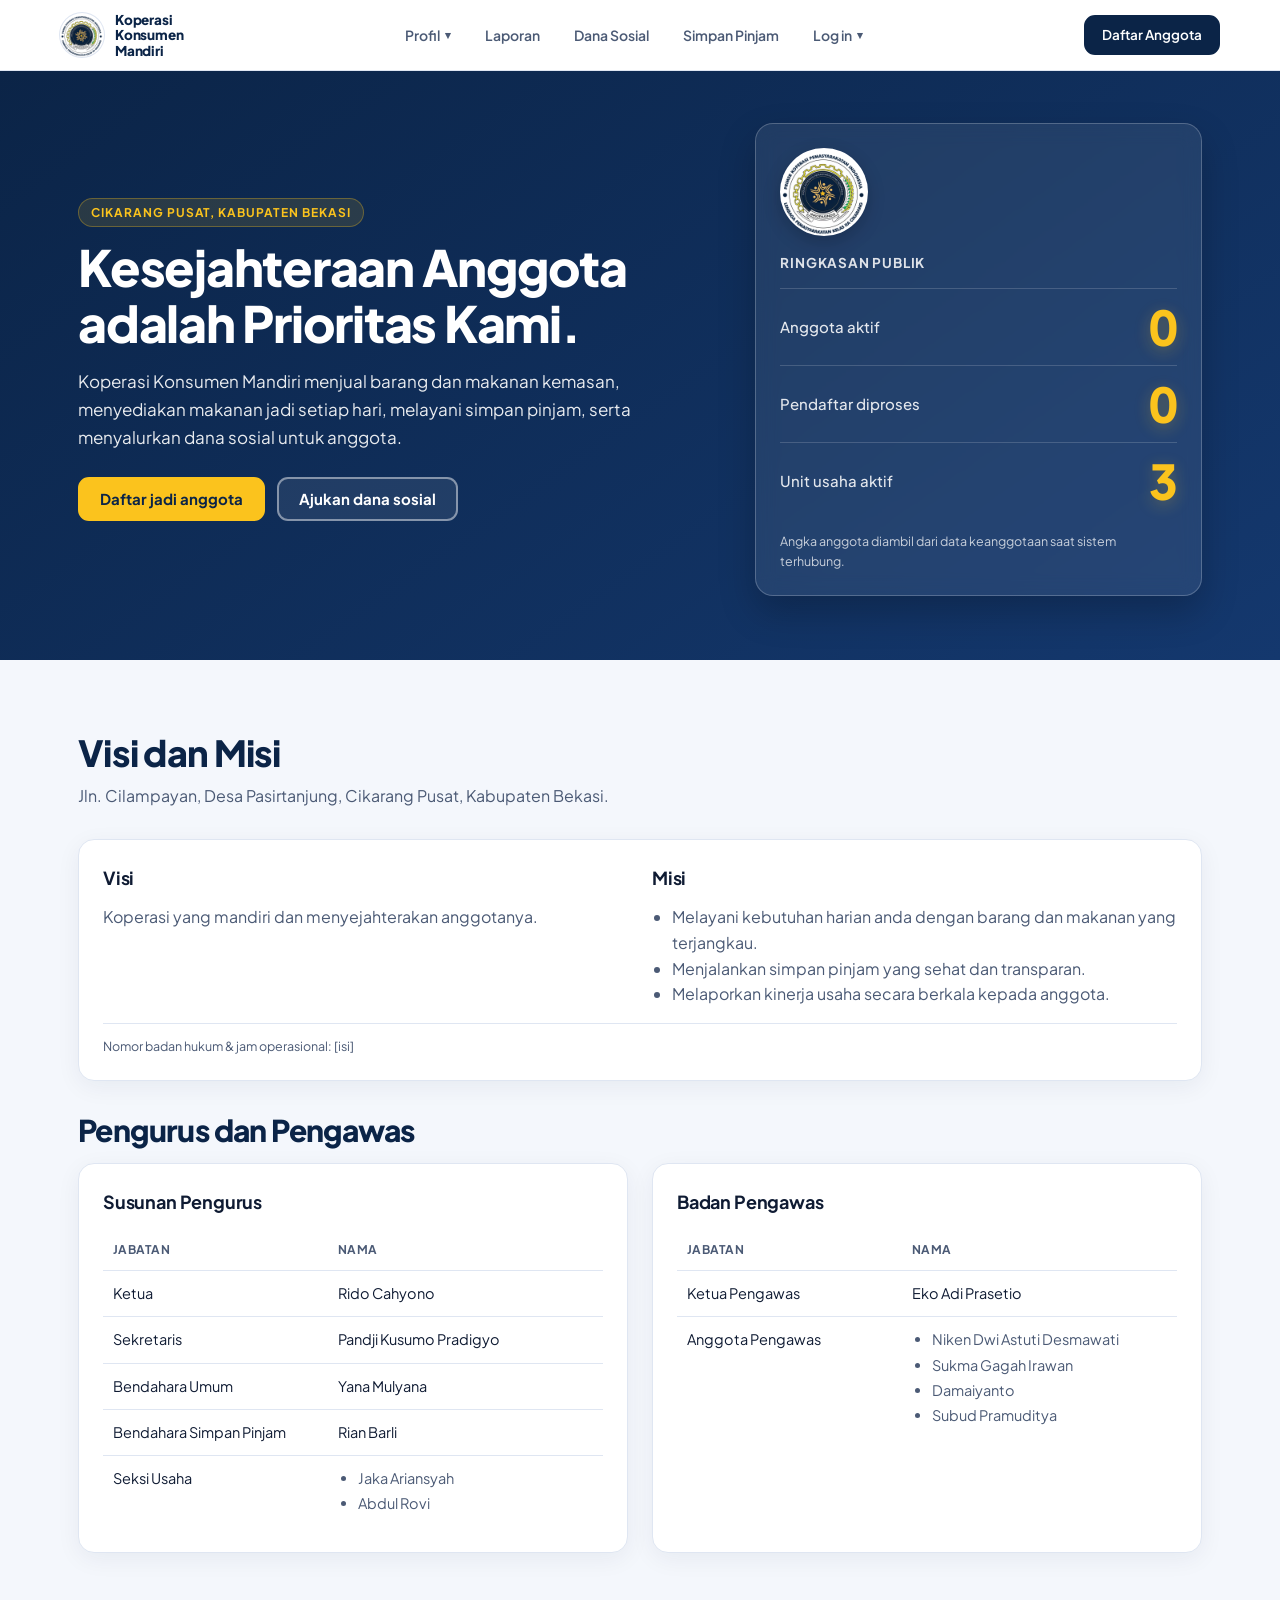
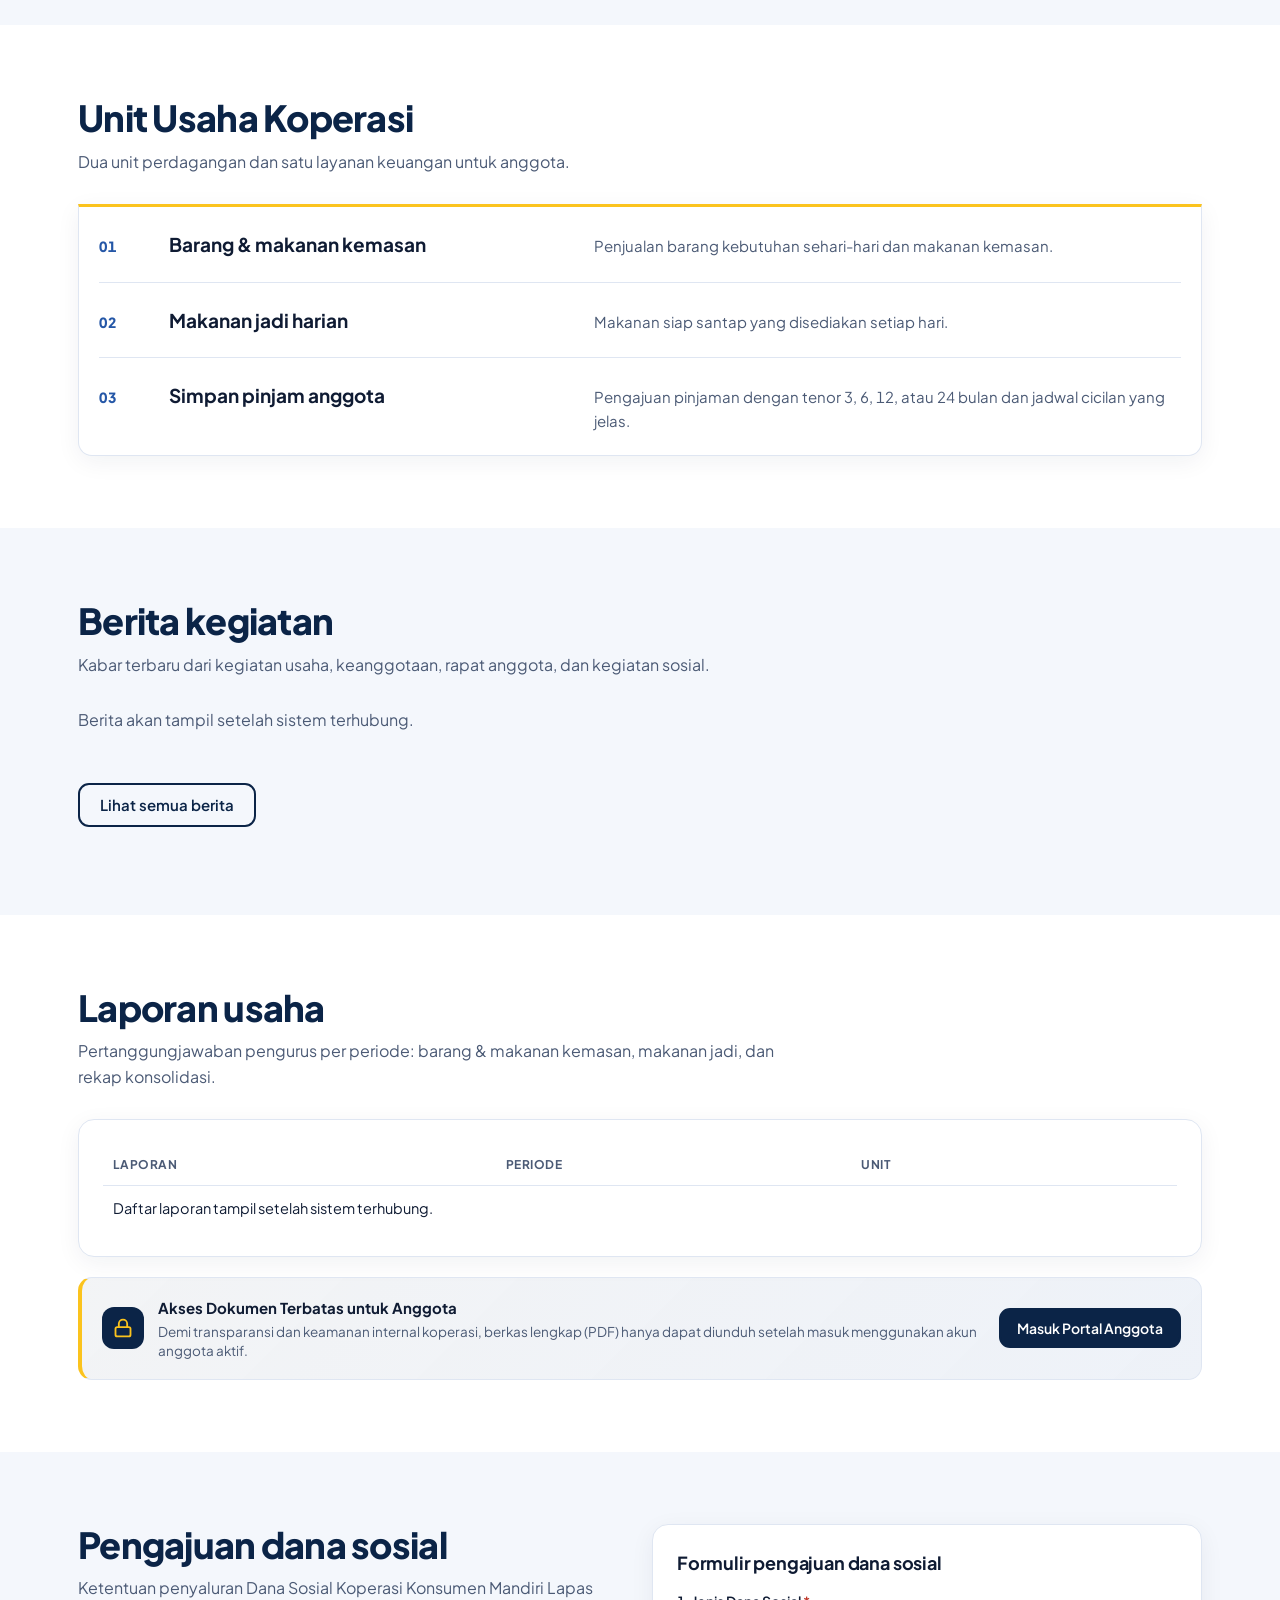
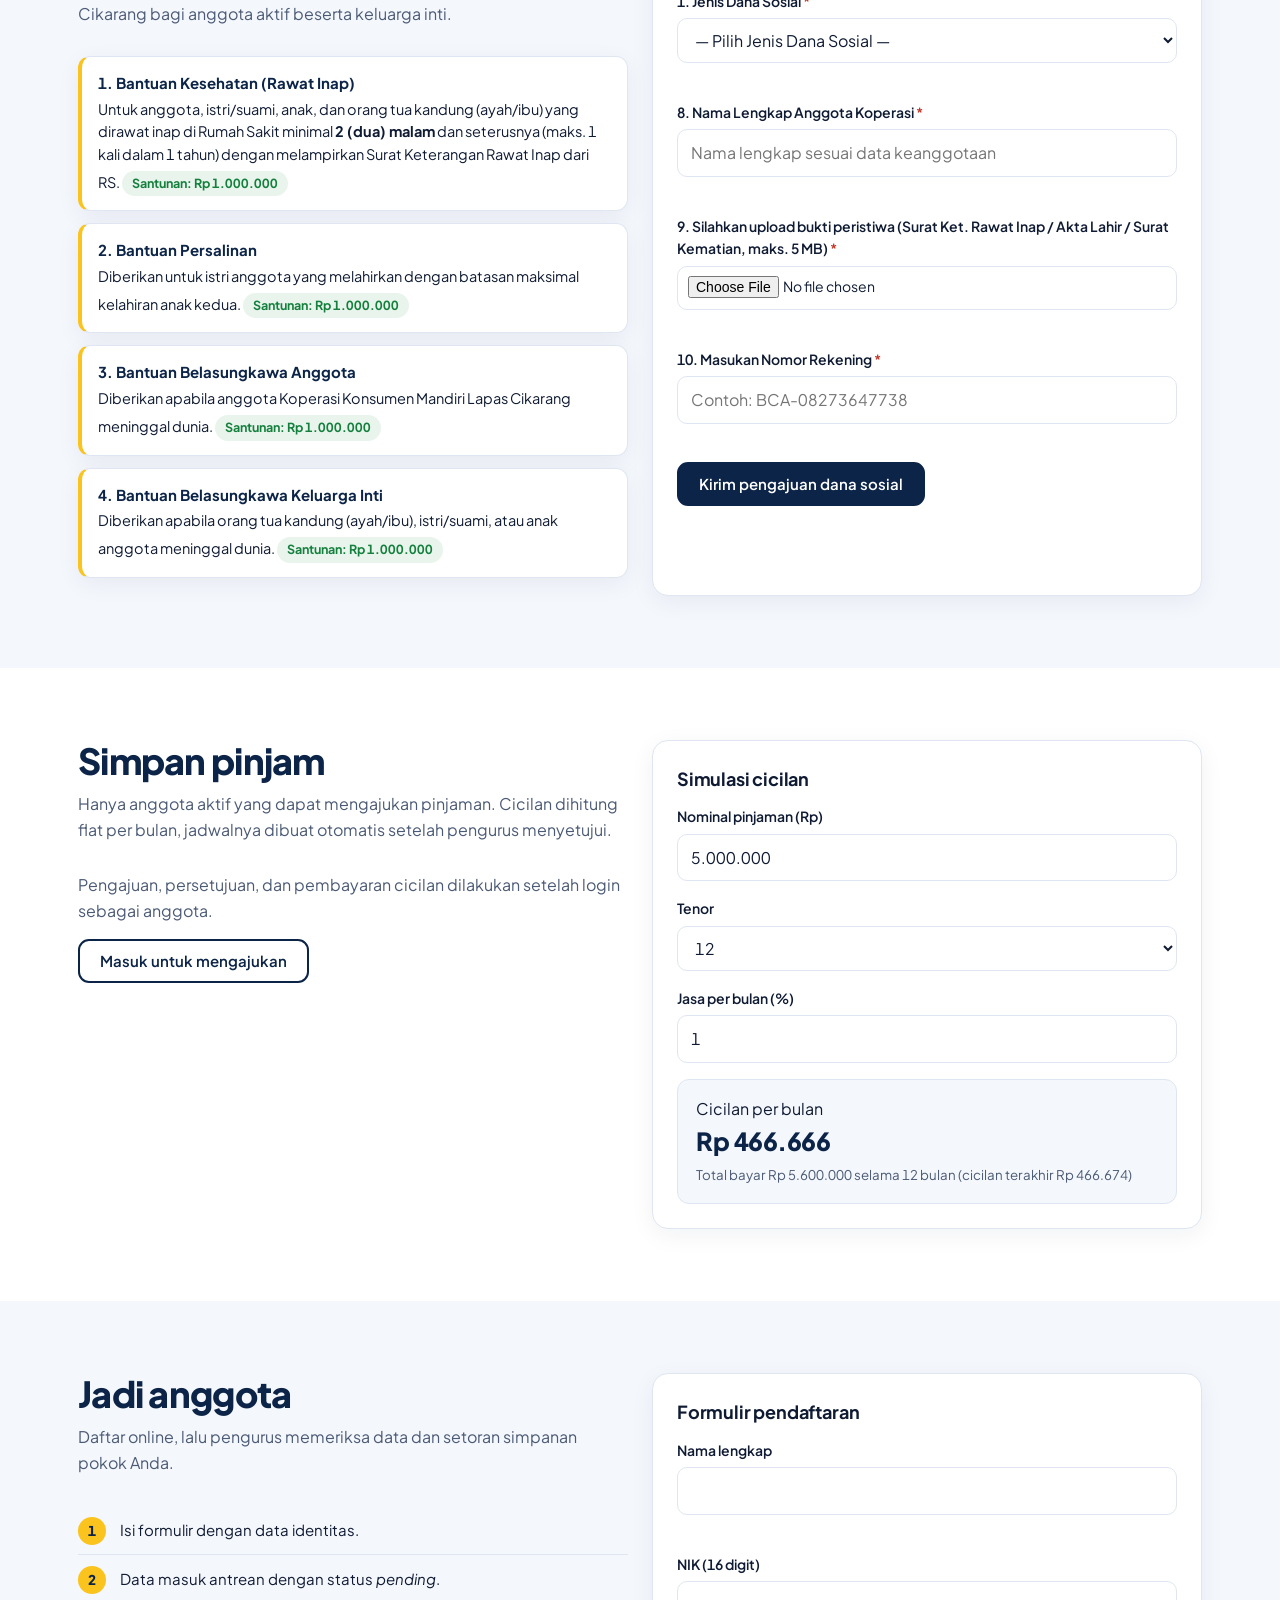
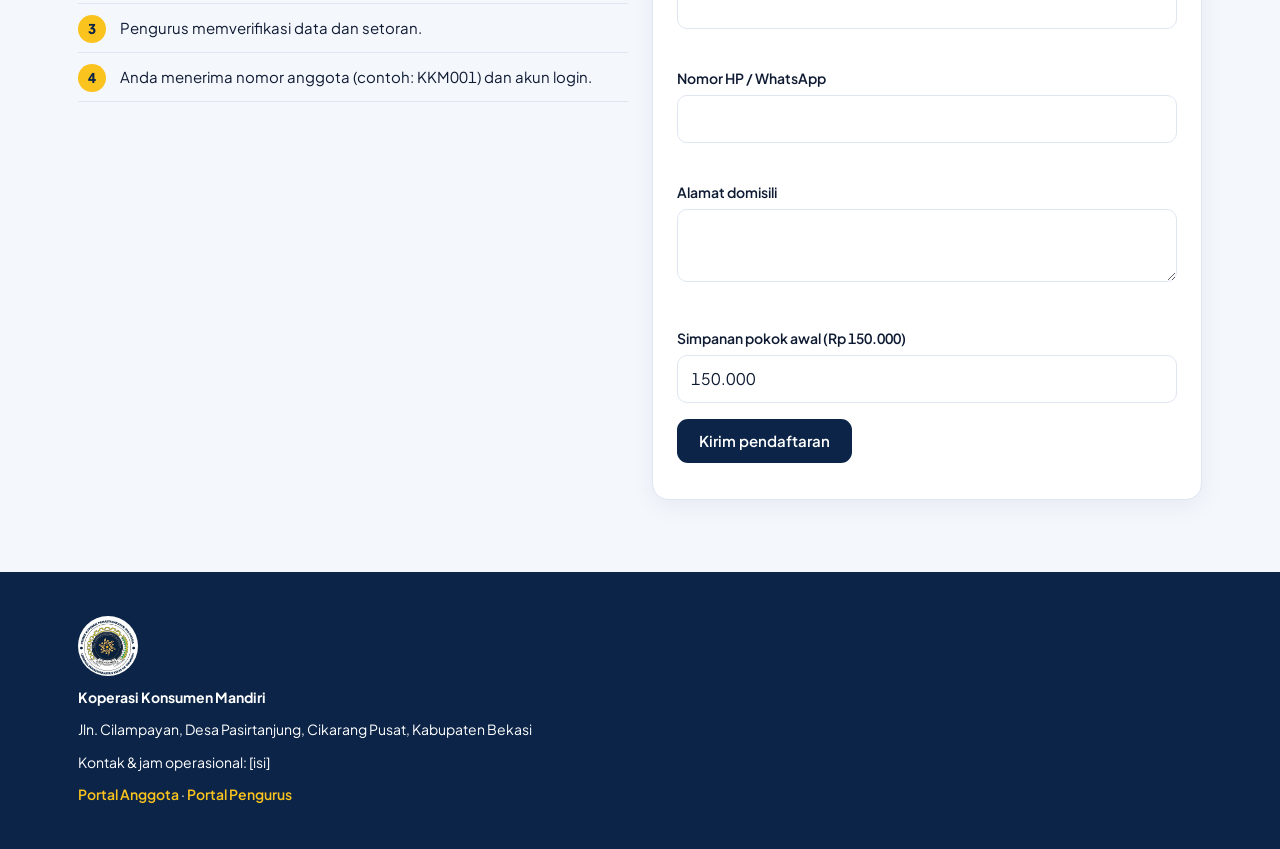
==== commit 07c16a0c: "Update index.html" ====
--- a/index.html
+++ b/index.html
@@ -99,9 +99,10 @@
 .hero .btn.ghost{background:rgba(255,255,255,.08);color:#fff;border-color:rgba(255,255,255,.45)}
 .panel{background:rgba(255,255,255,.08);backdrop-filter:blur(10px);-webkit-backdrop-filter:blur(10px);border:1px solid rgba(255,255,255,.22);border-radius:18px;padding:24px;box-shadow:0 16px 36px rgba(0,0,0,.22)}
 .panel h2{font-size:13.5px;margin:0 0 14px;font-weight:700;text-transform:uppercase;letter-spacing:.06em;opacity:.85}
-.stat{display:flex;justify-content:space-between;align-items:baseline;padding:12px 0;border-top:1px solid rgba(255,255,255,.16)}
-.stat:first-of-type{border-top:0}.stat b{font-size:28px;font-weight:800;letter-spacing:-.02em;color:var(--acc)}.stat span{font-size:14.5px;opacity:.9}
-.note{font-size:12.5px;opacity:.75;margin:12px 0 0}
+.stat{display:flex;justify-content:space-between;align-items:center;gap:14px;padding:14px 0;border-top:1px solid rgba(255,255,255,.16)}
+.stat:first-of-type{border-top:0}
+.stat span{font-size:15px;font-weight:500;opacity:.88}
+.stat b{font-size:clamp(36px,4.5vw,48px);line-height:1;font-weight:800;letter-spacing:-.03em;color:var(--acc);text-shadow:0 4px 16px rgba(251,195,29,.28)}.note{font-size:12.5px;opacity:.75;margin:12px 0 0}
 section{padding:72px 0}
 section.alt{background:var(--surf)}
 h2.t{font-size:clamp(25px,4vw,36px);font-weight:800;line-height:1.15;margin:0 0 10px;letter-spacing:-.02em;color:var(--navy)}
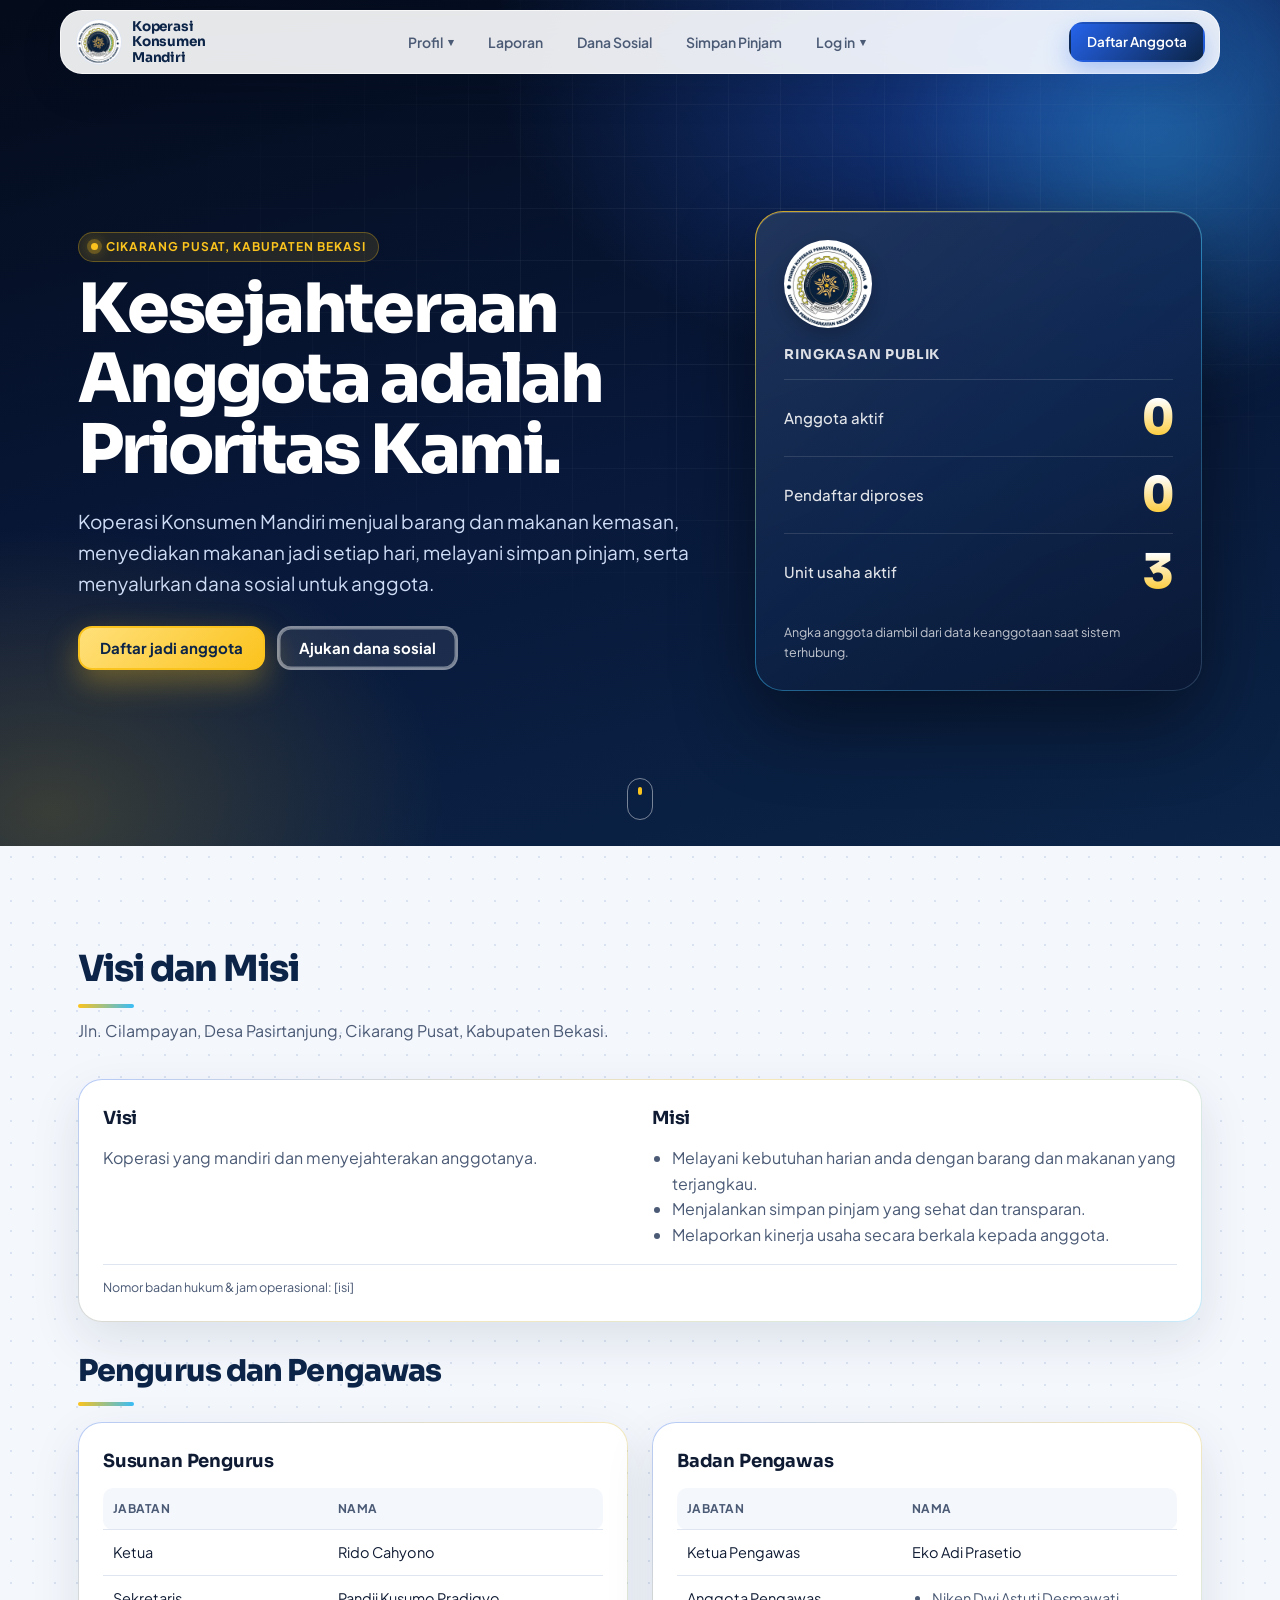
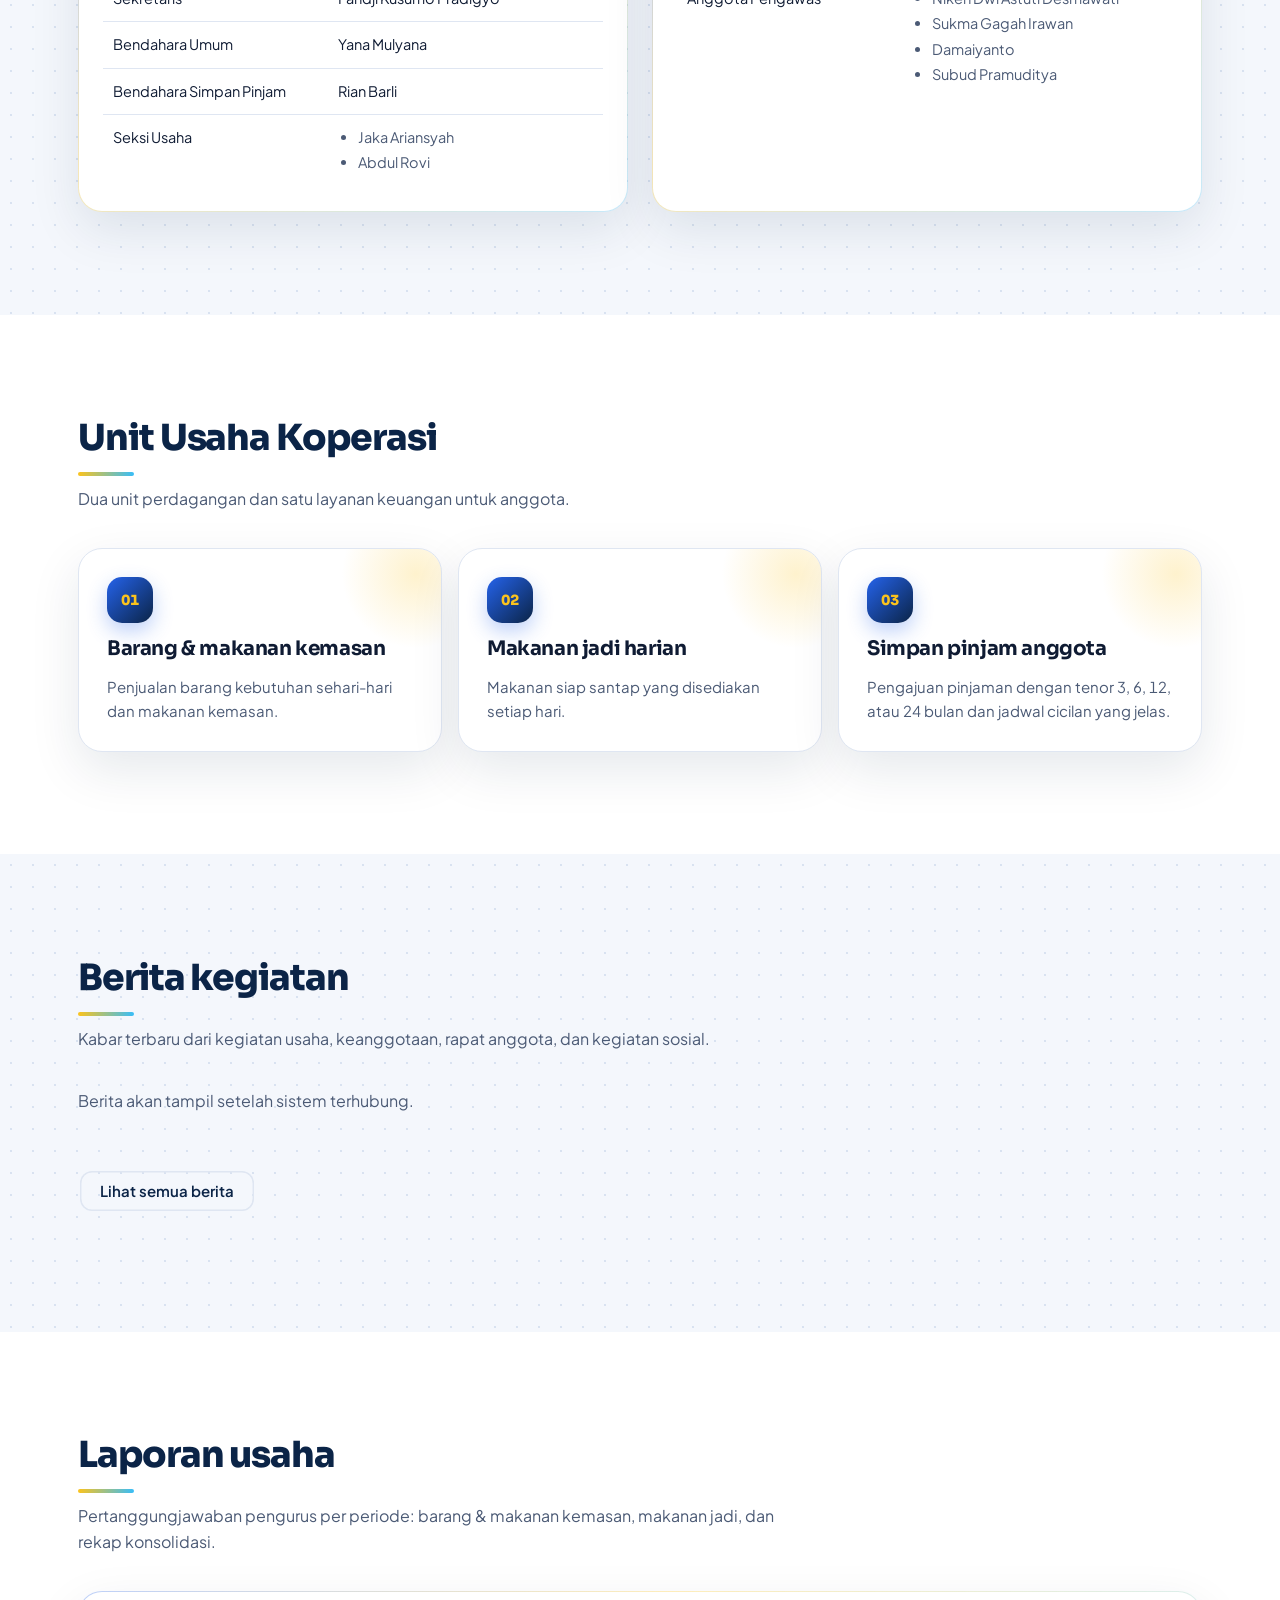
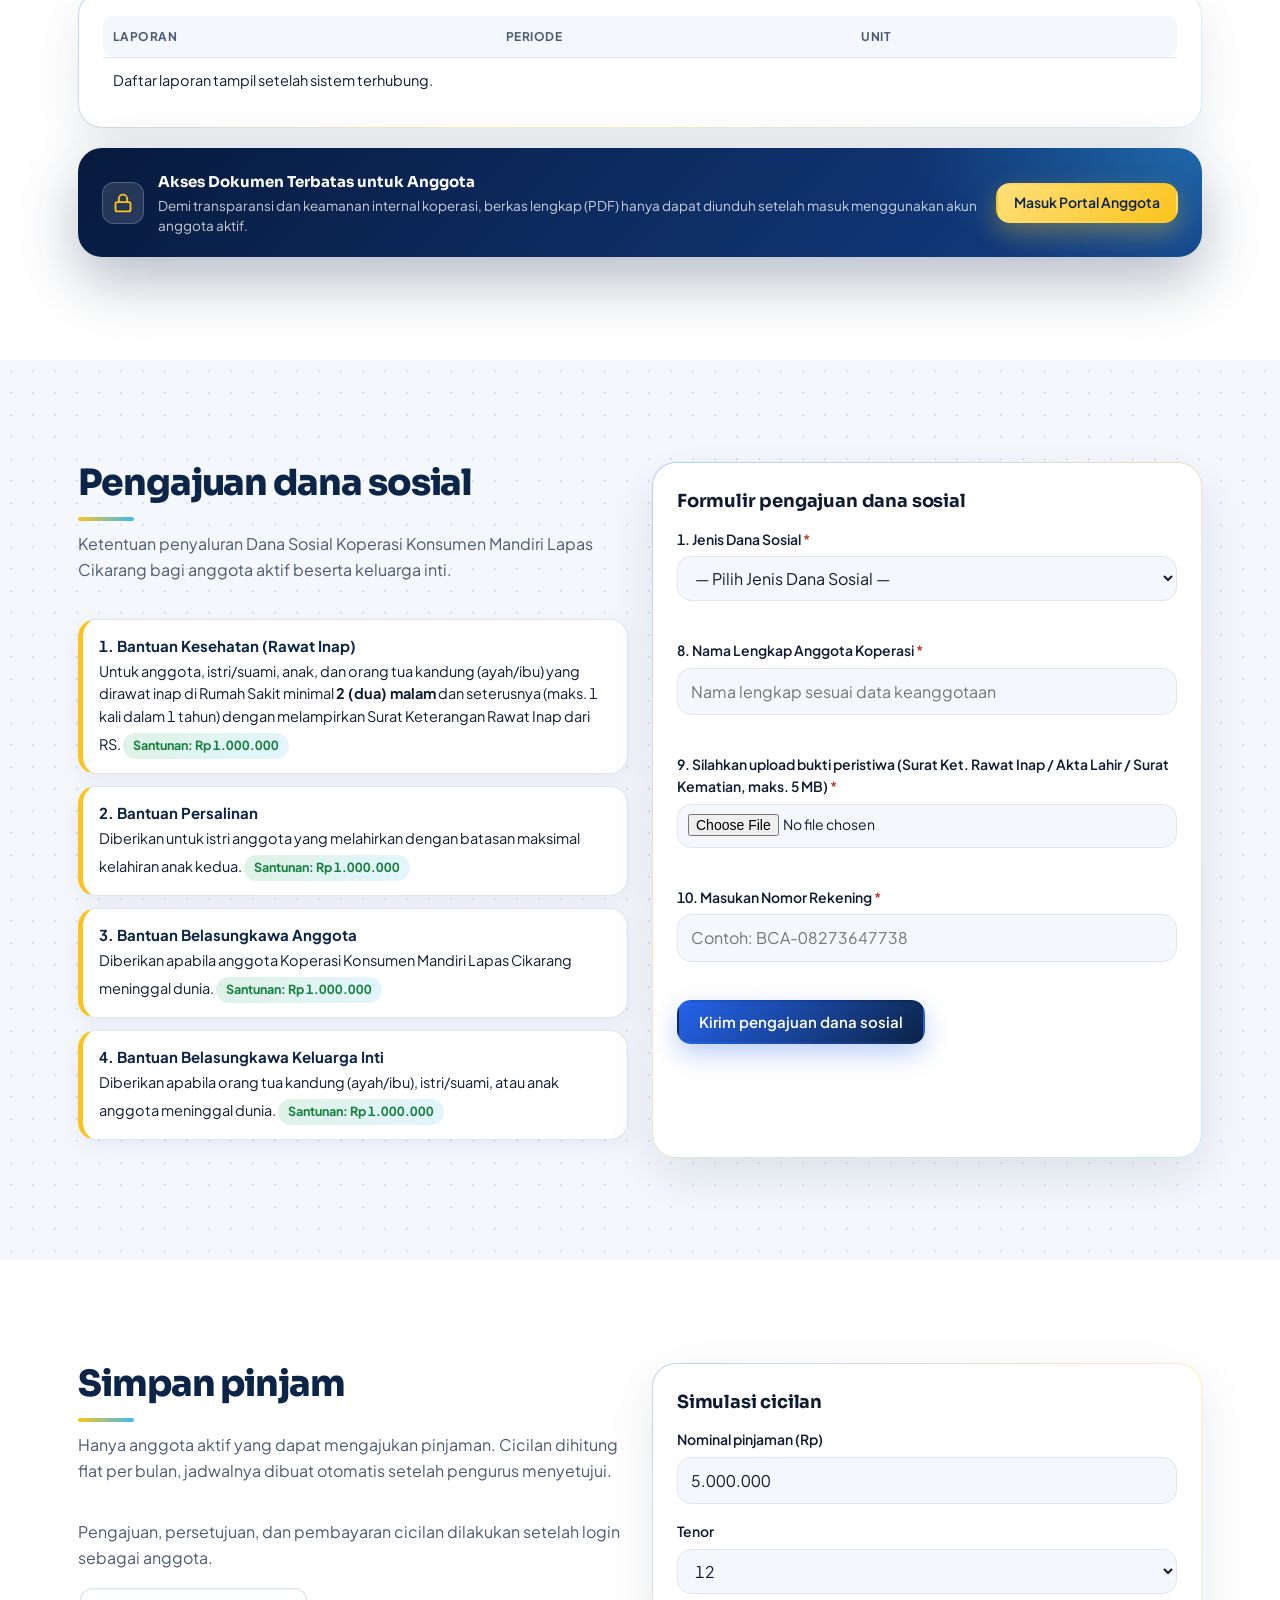
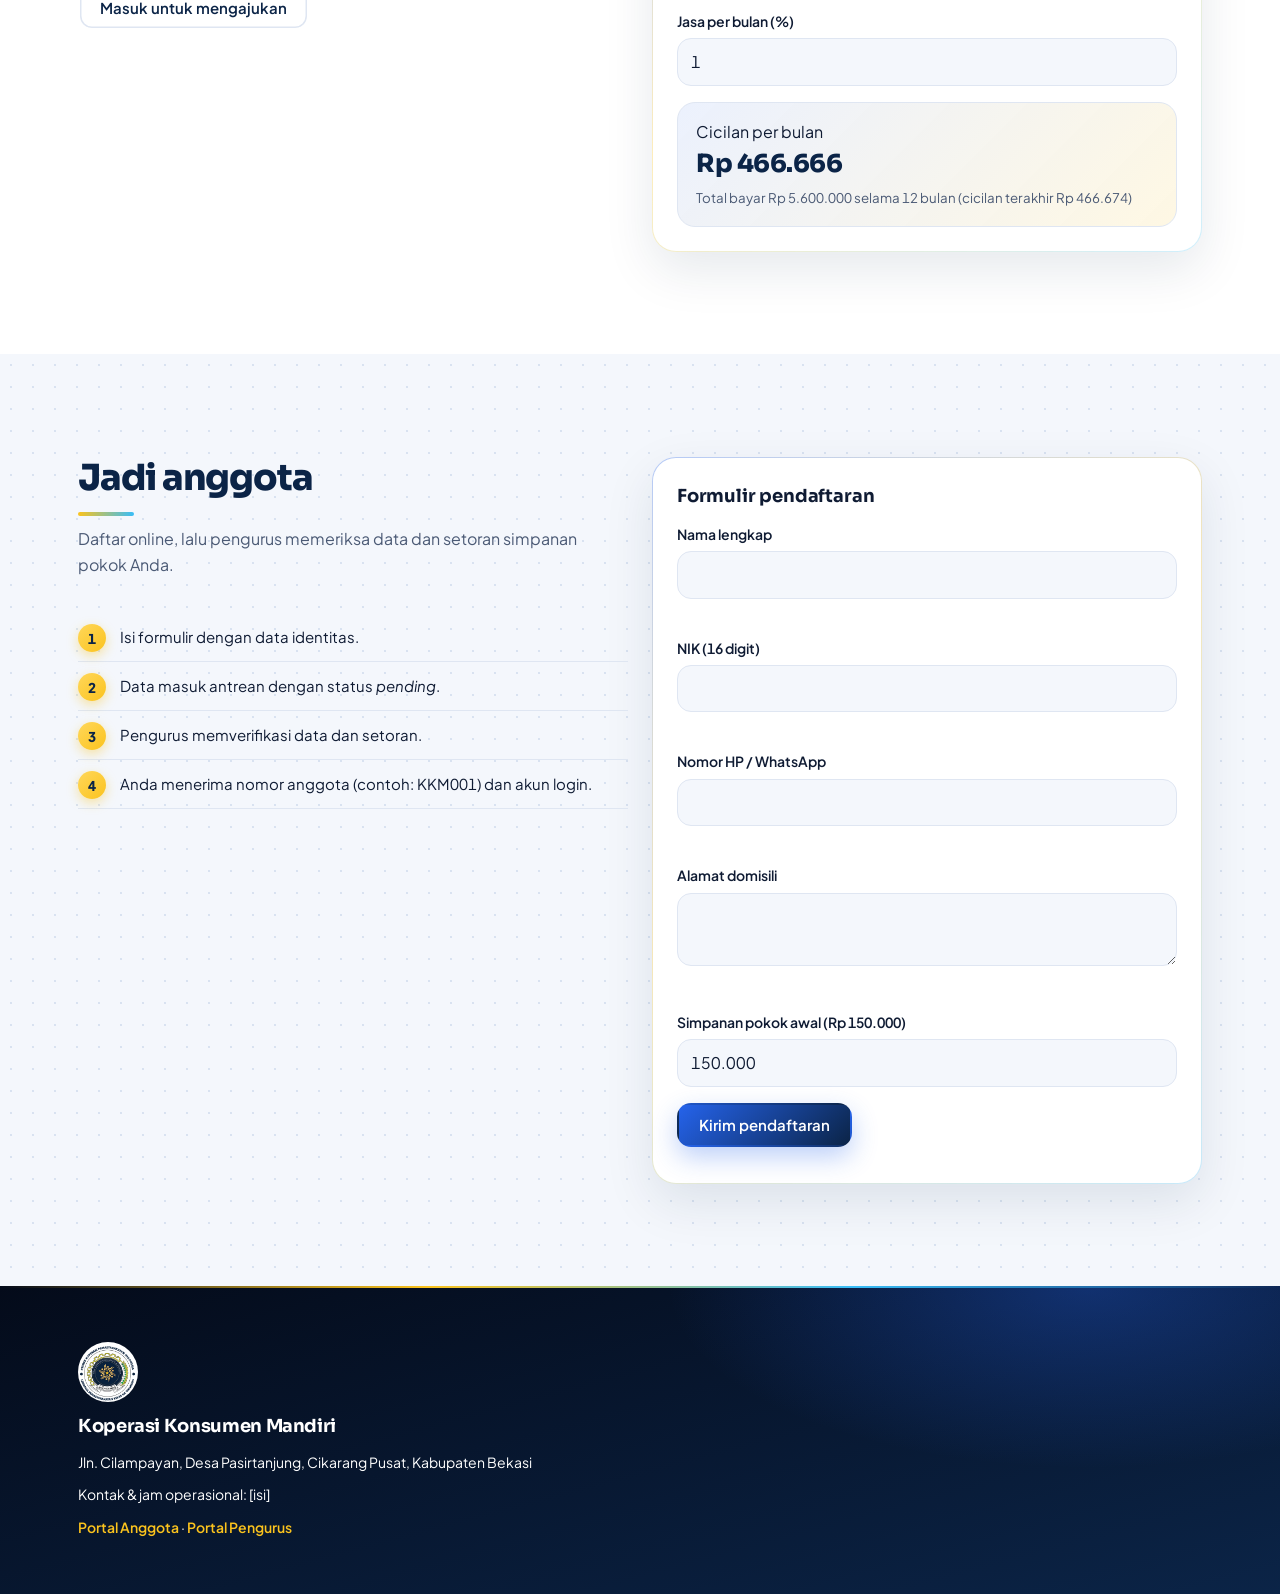
==== commit addc193f: "Update index.html" ====
--- a/index.html
+++ b/index.html
@@ -172,8 +172,10 @@
 @media (prefers-reduced-motion:reduce){html{scroll-behavior:auto}}
 .ph img{width:100%;height:100%;object-fit:cover;display:block}.post h3 a{text-decoration:none}
 </style>
+<link href="https://fonts.googleapis.com/css2?family=Sora:wght@600;700;800&display=swap" rel="stylesheet">
+<link rel="stylesheet" href="theme.css">
 </head>
-<body>
+<body class="site">
 <a class="skip" href="#main">Lewati ke konten</a>
 <header>
  <div class="wrap bar">
@@ -241,7 +243,7 @@
 
 <main id="main">
 <div id="top"></div>
-<section class="hero" style="padding-top:52px">
+<section class="hero">
  <div class="wrap">
   <div>
    <p class="eyebrow">Cikarang Pusat, Kabupaten Bekasi</p>
@@ -258,6 +260,7 @@
    <p class="note">Angka anggota diambil dari data keanggotaan saat sistem terhubung.</p>
   </aside>
  </div>
+ <a class="scroll-cue" href="#profil" aria-label="Gulir ke bawah"></a>
 </section>
 
 <section id="profil" class="alt">
@@ -716,5 +719,7 @@
  $('rl').innerHTML=j.reports.length?j.reports.slice(0,6).map(function(r){return '<tr><td>'+esc(r.title)+'</td><td>'+esc(r.period_label)+'</td><td>'+esc(UN[r.business_unit]||r.business_unit)+'</td><td><a href="anggota.html" style="color:var(--navy2);font-weight:600">Masuk untuk unduh</a></td></tr>'}).join(''):'<tr><td colspan="4">Belum ada laporan.</td></tr>';
 }).catch(function(){})}
 </script>
+<a class="fab" id="fab" href="#top" aria-label="Kembali ke atas">&uarr;</a>
+<script>(function(){var f=document.getElementById("fab"),h=document.querySelector("header");function s(){var y=window.scrollY||0;f.classList.toggle("show",y>600);h.classList.toggle("scrolled",y>20)}addEventListener("scroll",s,{passive:true});s()})();</script>
 </body>
 </html>
--- a/theme.css
+++ b/theme.css
@@ -0,0 +1,137 @@
+/* =====================================================================
+   theme.css — Tema "Futuristik Modern" Koperasi Konsumen Mandiri
+   Dimuat SETELAH <style> bawaan tiap halaman. Hanya mengubah tampilan,
+   tidak menyentuh HTML/JS/fungsi. Hapus <link> ke file ini untuk kembali.
+   ===================================================================== */
+:root{--cy:#38bdf8;--bl:#2563eb;--fd:"Sora","Plus Jakarta Sans",system-ui,sans-serif;--glow:0 18px 50px rgba(11,36,71,.10);--r:24px}
+@media (prefers-color-scheme:dark){:root{--glow:0 18px 50px rgba(0,0,0,.45)}}
+h1,h2,h3,.kpi b,.stat b,.res b,#login h1{font-family:var(--fd)}
+h2.t{letter-spacing:-.03em}
+body{background:radial-gradient(1100px 520px at 100% -8%,rgba(37,99,235,.10),transparent 60%),radial-gradient(800px 460px at -8% 12%,rgba(251,195,29,.10),transparent 60%),var(--bg)}
+body{min-height:100vh;min-height:100dvh}
+.app header .bar{padding-left:16px;padding-right:16px}
+body.app,body.pub{background:radial-gradient(1000px 460px at 90% -6%,rgba(37,99,235,.16),transparent 60%),radial-gradient(760px 400px at -6% 0%,rgba(251,195,29,.12),transparent 60%),var(--surf)}
+
+/* ---------- Tombol ---------- */
+.btn{border:2px solid transparent;border-radius:14px;background:linear-gradient(135deg,var(--bl),#0b2447);color:#fff;box-shadow:0 10px 26px rgba(37,99,235,.30)}
+.btn:hover{filter:brightness(1.1);box-shadow:0 14px 32px rgba(37,99,235,.38)}
+.btn.ghost,.btn.alt{background:transparent;color:var(--navy);box-shadow:inset 0 0 0 1.5px var(--line)}
+.btn.ghost:hover,.btn.alt:hover{background:rgba(56,189,248,.10);box-shadow:inset 0 0 0 1.5px var(--cy)}
+.btn.ok{background:linear-gradient(135deg,#16a34a,#15803d);box-shadow:0 8px 22px rgba(22,163,74,.28);color:#fff}
+.btn.bad{background:transparent;border-color:var(--bad);color:var(--bad);box-shadow:none}
+.btn:disabled{filter:grayscale(.4)}
+
+/* ---------- Kartu, form, tabel ---------- */
+.card{border:1px solid transparent;border-radius:var(--r);background:linear-gradient(var(--bg),var(--bg)) padding-box,linear-gradient(145deg,rgba(37,99,235,.30),rgba(251,195,29,.30) 45%,rgba(56,189,248,.24)) border-box;box-shadow:var(--glow)}
+input,select,textarea{border-radius:14px;background:var(--surf)}
+input:focus,select:focus,textarea:focus{border-color:var(--cy);box-shadow:0 0 0 4px rgba(56,189,248,.20)}
+th{background:var(--surf)}th:first-child{border-radius:10px 0 0 10px}th:last-child{border-radius:0 10px 10px 0}
+tbody tr:hover{background:rgba(56,189,248,.07)}
+.res{border-radius:18px;background:linear-gradient(135deg,rgba(37,99,235,.09),rgba(251,195,29,.12));border:1px solid var(--line)}
+.steps li::before{background:linear-gradient(135deg,#ffd75a,var(--acc));box-shadow:0 4px 12px rgba(251,195,29,.4)}
+.badge{letter-spacing:.01em}
+
+/* ---------- Kartu berita ---------- */
+.post{border-radius:22px;box-shadow:var(--glow);transition:transform .25s cubic-bezier(.22,1,.36,1),box-shadow .25s}
+.post:hover{transform:translateY(-4px);box-shadow:0 26px 60px rgba(11,36,71,.18)}
+.post .ph,.post>img{overflow:hidden}
+.post .ph img,.post>img{transition:transform .5s cubic-bezier(.22,1,.36,1)}
+.post:hover .ph img,.post:hover>img{transform:scale(1.05)}
+.tag{display:inline-block;background:rgba(37,99,235,.10);padding:3px 10px;border-radius:999px;letter-spacing:.04em}
+
+/* ---------- Header aplikasi (admin, anggota) & publik (berita) ---------- */
+.app header,.pub header{background:linear-gradient(135deg,rgba(4,11,26,.97),rgba(13,44,98,.95));-webkit-backdrop-filter:blur(14px);backdrop-filter:blur(14px);border-bottom:0;box-shadow:0 12px 40px rgba(4,11,26,.35)}
+.app header::after,.pub header::after{content:"";position:absolute;left:0;right:0;bottom:0;height:2px;background:linear-gradient(90deg,transparent,var(--acc),var(--cy),transparent)}
+.app .pill-btn,.pub .back{border-radius:999px}
+#login{border-radius:28px;padding:30px;box-shadow:0 30px 80px rgba(11,36,71,.18)}
+#login h1{font-size:26px;letter-spacing:-.03em}
+.tab{background:var(--bg)}
+.tab[aria-pressed=true]{background:linear-gradient(135deg,var(--bl),#0b2447);border-color:transparent;box-shadow:0 8px 20px rgba(37,99,235,.32)}
+.kpi{position:relative;overflow:hidden;border-radius:20px;border:1px solid var(--line);background:var(--bg);box-shadow:var(--glow)}
+.kpi::after{content:"";position:absolute;right:-30px;top:-30px;width:90px;height:90px;border-radius:50%;background:radial-gradient(circle,rgba(56,189,248,.28),transparent 70%)}
+.kpi b{background:linear-gradient(135deg,var(--navy),var(--bl));-webkit-background-clip:text;background-clip:text;color:transparent;-webkit-text-fill-color:transparent;letter-spacing:-.03em}
+.kpi small{-webkit-text-fill-color:var(--mute)}
+@media (prefers-color-scheme:dark){.kpi b{background-image:linear-gradient(135deg,#fff,var(--cy))}}
+.item{border-radius:20px;box-shadow:var(--glow);transition:transform .2s,box-shadow .2s}
+.item:hover{transform:translateY(-2px)}
+dialog{border-radius:24px;border:1px solid var(--line);box-shadow:0 40px 100px rgba(4,11,26,.5)}
+dialog::backdrop{background:rgba(4,11,26,.6);-webkit-backdrop-filter:blur(6px);backdrop-filter:blur(6px)}
+
+/* ======================= HALAMAN UTAMA (body.site) ======================= */
+:root body.site header{position:fixed;left:0;right:0;top:env(safe-area-inset-top,0px);background:transparent;border:0;-webkit-backdrop-filter:none;backdrop-filter:none;padding:0 10px;pointer-events:none}
+.site header>*{pointer-events:auto}
+.site header .bar{margin:10px auto 0;width:100%;max-width:1160px;min-height:64px;padding:6px 14px 6px 16px;border-radius:22px;background:rgba(255,255,255,.9);-webkit-backdrop-filter:blur(18px) saturate(1.5);backdrop-filter:blur(18px) saturate(1.5);border:1px solid rgba(255,255,255,.7);box-shadow:0 12px 40px rgba(4,11,26,.16);transition:background .25s,box-shadow .25s}
+.site header.scrolled .bar{background:rgba(255,255,255,.96);box-shadow:0 16px 48px rgba(4,11,26,.22)}
+.site #mnav{margin:8px auto 0;max-width:1160px;border:1px solid var(--line);border-radius:22px;box-shadow:0 28px 70px rgba(4,11,26,.30)}
+.site .sub-menu{border-radius:18px;backdrop-filter:blur(14px)}
+@media (prefers-color-scheme:dark){
+ :root body.site header .bar{background:rgba(8,20,42,.68);border-color:rgba(255,255,255,.10)}
+ :root body.site header.scrolled .bar{background:rgba(8,20,42,.9)}
+}
+.site .brand-stack{font-family:var(--fd);font-weight:700}
+
+/* Hero */
+.site .hero{position:relative;overflow:hidden;isolation:isolate;color:#fff;padding:128px 0 84px;background:radial-gradient(900px 560px at 82% 6%,rgba(37,99,235,.55),transparent 62%),radial-gradient(640px 460px at 4% 96%,rgba(251,195,29,.20),transparent 62%),linear-gradient(165deg,#040b1a 0%,#08183a 52%,#0b2447 100%)}
+.site .hero::before{content:"";position:absolute;inset:0;z-index:-1;background-image:linear-gradient(rgba(255,255,255,.055) 1px,transparent 1px),linear-gradient(90deg,rgba(255,255,255,.055) 1px,transparent 1px);background-size:52px 52px;-webkit-mask-image:radial-gradient(ellipse 75% 62% at 62% 34%,#000 15%,transparent 72%);mask-image:radial-gradient(ellipse 75% 62% at 62% 34%,#000 15%,transparent 72%)}
+.site .hero::after{content:"";position:absolute;z-index:-1;width:560px;height:560px;right:-160px;top:-140px;border-radius:50%;background:radial-gradient(circle,rgba(56,189,248,.34),transparent 65%);filter:blur(30px);animation:drift 16s ease-in-out infinite alternate}
+@keyframes drift{to{transform:translate(-90px,70px) scale(1.12)}}
+@media (min-width:960px){.site .hero{min-height:min(94vh,860px);display:flex;align-items:center;padding:140px 0 100px}.site .hero>.wrap{width:100%}}
+.site .hero h1{font-size:clamp(34px,6.2vw,68px);line-height:1.04;letter-spacing:-.04em;margin-bottom:20px;text-wrap:balance}
+.site .hero p.lead{color:#cfdcf5;opacity:1;font-size:clamp(16px,1.6vw,19px)}
+.eyebrow::before{content:"";display:inline-block;width:7px;height:7px;border-radius:50%;background:var(--acc);box-shadow:0 0 0 4px rgba(251,195,29,.25),0 0 14px var(--acc);margin-right:8px;vertical-align:1px}
+.site .hero .btn{background:linear-gradient(135deg,#ffe07a,var(--acc));color:#0b2447;box-shadow:0 12px 32px rgba(251,195,29,.36)}
+.site .hero .btn.ghost{background:rgba(255,255,255,.08);color:#fff;box-shadow:inset 0 0 0 1.5px rgba(255,255,255,.4);-webkit-backdrop-filter:blur(8px);backdrop-filter:blur(8px)}
+.site .hero .btn.ghost:hover{background:rgba(255,255,255,.16)}
+.site .panel{position:relative;border:1px solid transparent;border-radius:28px;padding:28px;background:linear-gradient(160deg,rgba(18,44,96,.92),rgba(8,22,50,.94)) padding-box,linear-gradient(140deg,rgba(251,195,29,.85),rgba(56,189,248,.5) 50%,rgba(255,255,255,.12)) border-box;-webkit-backdrop-filter:blur(22px);backdrop-filter:blur(22px);box-shadow:0 30px 80px rgba(0,0,0,.45),inset 0 1px 0 rgba(255,255,255,.18)}
+.site .stat{border-top-color:rgba(255,255,255,.12)}
+.site .stat b{background:linear-gradient(180deg,#fff 10%,var(--acc));-webkit-background-clip:text;background-clip:text;color:transparent;-webkit-text-fill-color:transparent;text-shadow:none}
+@keyframes rise{from{opacity:0;transform:translateY(22px)}}
+.site .hero .wrap>div>*{animation:rise .8s cubic-bezier(.22,1,.36,1) both}
+.site .hero .wrap>div>:nth-child(2){animation-delay:.08s}.site .hero .wrap>div>:nth-child(3){animation-delay:.16s}.site .hero .wrap>div>:nth-child(4){animation-delay:.24s}
+.site .hero .panel{animation:rise .9s .3s cubic-bezier(.22,1,.36,1) both}
+.scroll-cue{position:absolute;left:50%;bottom:26px;transform:translateX(-50%);width:26px;height:42px;border:1.5px solid rgba(255,255,255,.45);border-radius:14px;display:none}
+.scroll-cue::after{content:"";position:absolute;left:50%;top:8px;width:4px;height:8px;margin-left:-2px;border-radius:2px;background:var(--acc);animation:cue 1.8s ease-in-out infinite}
+@keyframes cue{0%{opacity:0;transform:translateY(0)}30%{opacity:1}100%{opacity:0;transform:translateY(14px)}}
+@media (min-width:960px){.scroll-cue{display:block}}
+
+/* Seksi */
+.site section{padding:clamp(60px,8vw,104px) 0}
+.site .hero{padding-bottom:84px}
+.site section.alt{background:radial-gradient(rgba(37,87,167,.13) 1px,transparent 1px) 0 0/22px 22px,var(--surf)}
+.site h2.t::after{content:"";display:block;width:56px;height:4px;border-radius:99px;margin-top:14px;background:linear-gradient(90deg,var(--acc),var(--cy))}
+.site .sub{margin-bottom:36px}
+
+/* Unit usaha: 3 kartu */
+.site .units{display:grid;gap:16px;border:0;background:none;box-shadow:none;padding:0;border-radius:0}
+.site .unit{position:relative;overflow:hidden;display:flex;flex-direction:column;gap:10px;padding:28px;border:1px solid var(--line);border-radius:var(--r);background:var(--bg);box-shadow:var(--glow);transition:transform .25s cubic-bezier(.22,1,.36,1),border-color .25s}
+.site .unit:last-child{border-bottom:1px solid var(--line)}
+.site .unit:hover{transform:translateY(-4px);border-color:var(--cy)}
+.site .unit::after{content:"";position:absolute;right:-50px;top:-50px;width:150px;height:150px;border-radius:50%;background:radial-gradient(circle,rgba(251,195,29,.22),transparent 70%)}
+.site .unit .n{display:inline-grid;place-items:center;width:46px;height:46px;border-radius:15px;background:linear-gradient(135deg,var(--bl),#0b2447);color:var(--acc);font-family:var(--fd);letter-spacing:0;box-shadow:0 8px 20px rgba(37,99,235,.3)}
+.site .unit h3{font-size:20px;letter-spacing:-.02em}
+@media (min-width:960px){.site .units{grid-template-columns:repeat(3,1fr)}}
+
+/* Dana sosial, banner unduhan */
+.site .dansos-rules li{border-radius:18px;border-left-width:5px}
+.site .nominal-pill{background:linear-gradient(135deg,rgba(22,163,74,.14),rgba(56,189,248,.14))}
+.site .branch-box{border-radius:18px;border-style:dashed}
+.site .lock-banner{border:0;border-radius:var(--r);color:#fff;padding:22px 24px;background:radial-gradient(420px 200px at 100% 0,rgba(56,189,248,.35),transparent 70%),linear-gradient(135deg,#071a3d,#133e86);box-shadow:0 24px 60px rgba(11,36,71,.3)}
+.site .lock-text strong{color:#fff;font-family:var(--fd)}
+.site .lock-text span{color:rgba(255,255,255,.78)}
+.site .lock-ico{background:rgba(255,255,255,.12);box-shadow:inset 0 0 0 1px rgba(255,255,255,.2)}
+.site .lock-banner .btn{background:linear-gradient(135deg,#ffe07a,var(--acc));color:#0b2447;box-shadow:0 10px 26px rgba(251,195,29,.34)}
+
+/* Footer */
+.site footer{position:relative;background:radial-gradient(600px 260px at 85% 0,rgba(37,99,235,.35),transparent 70%),linear-gradient(165deg,#040b1a,#0b2447);padding:56px 0}
+.site footer::before{content:"";position:absolute;left:0;right:0;top:0;height:2px;background:linear-gradient(90deg,transparent,var(--acc),var(--cy),transparent)}
+.site footer strong{font-family:var(--fd);font-size:18px;letter-spacing:-.02em}
+
+/* Tombol kembali ke atas */
+.fab{position:fixed;right:16px;bottom:calc(16px + env(safe-area-inset-bottom,0px));z-index:40;width:48px;height:48px;border-radius:16px;display:grid;place-items:center;background:linear-gradient(135deg,#ffe07a,var(--acc));color:#0b2447;font-weight:800;font-size:20px;text-decoration:none;box-shadow:0 14px 34px rgba(251,195,29,.4);opacity:0;pointer-events:none;transform:translateY(12px);transition:opacity .25s,transform .25s}
+.fab.show{opacity:1;pointer-events:auto;transform:none}
+.fab:active{transform:scale(.92)}
+
+@media (prefers-reduced-motion:reduce){
+ .site .hero::after,.scroll-cue::after,.site .hero .wrap>div>*,.site .hero .panel{animation:none!important}
+ .post,.item,.unit,.fab{transition:none}
+}
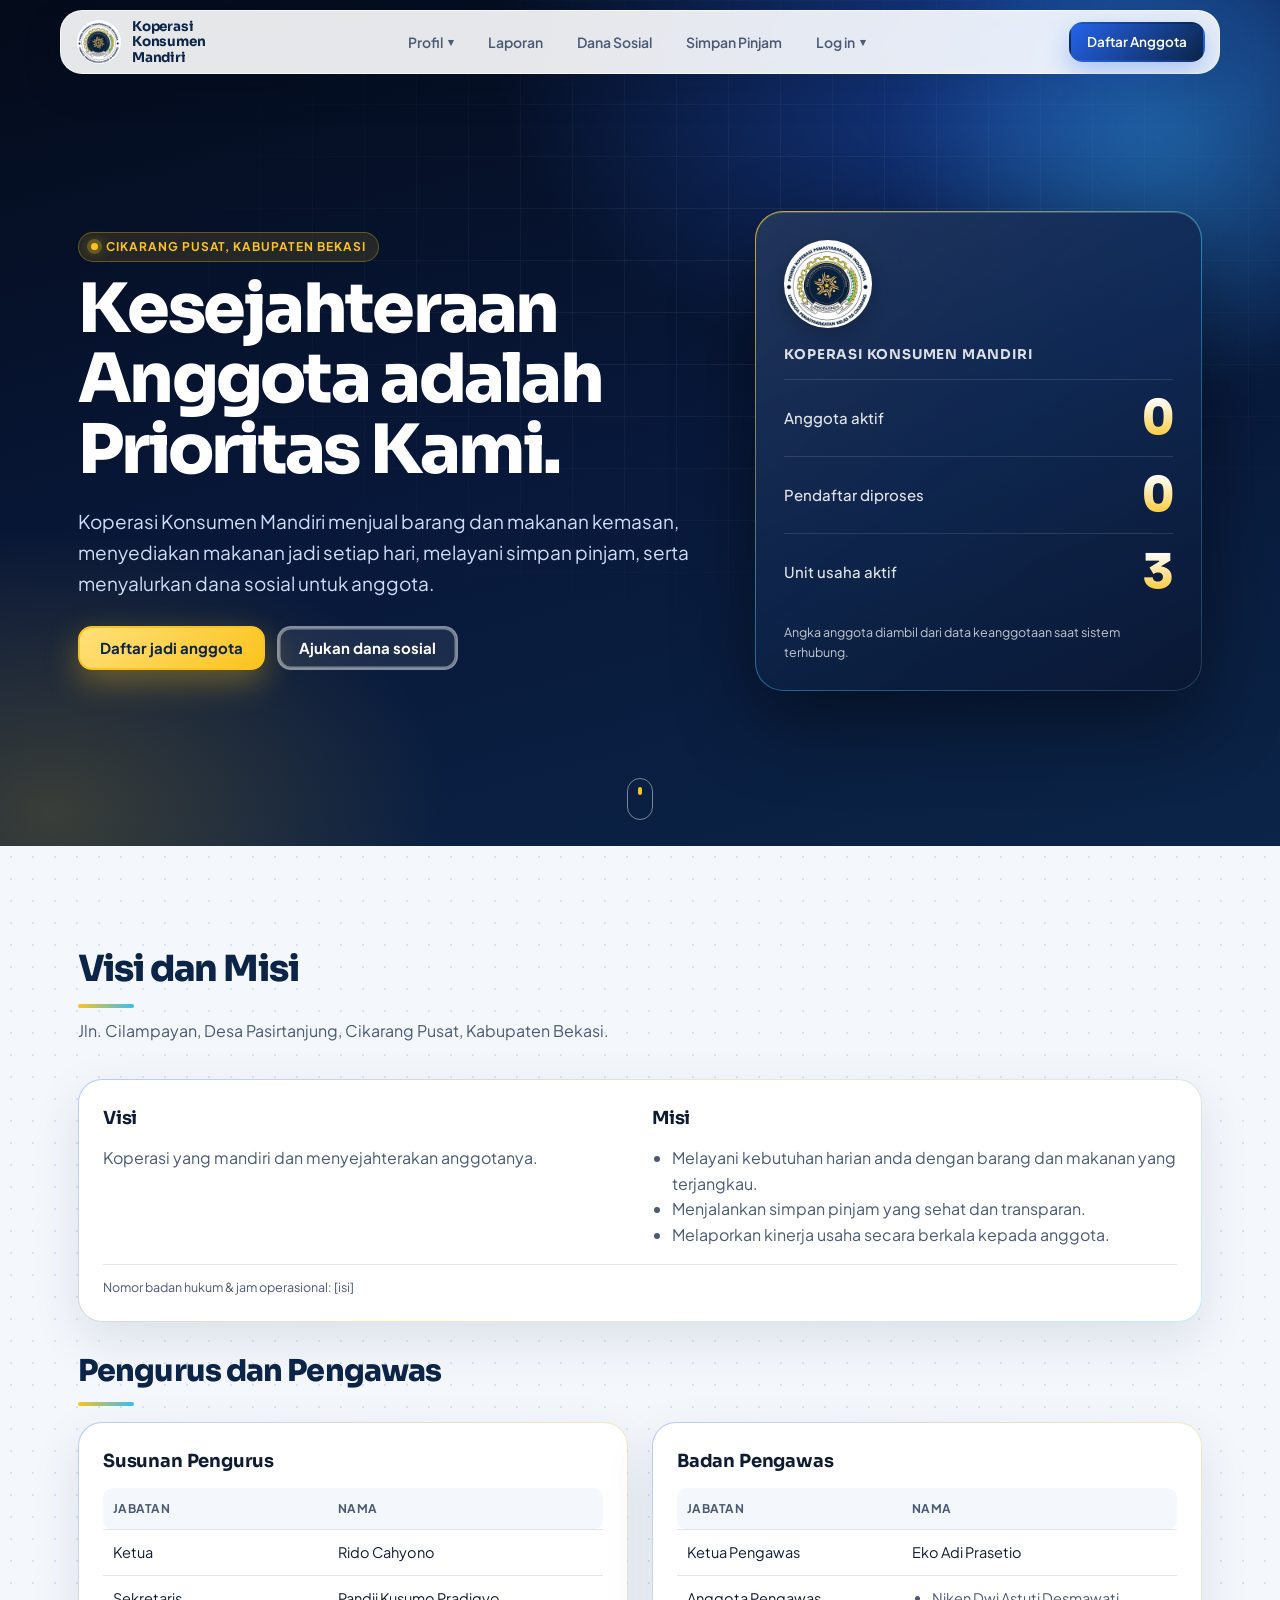
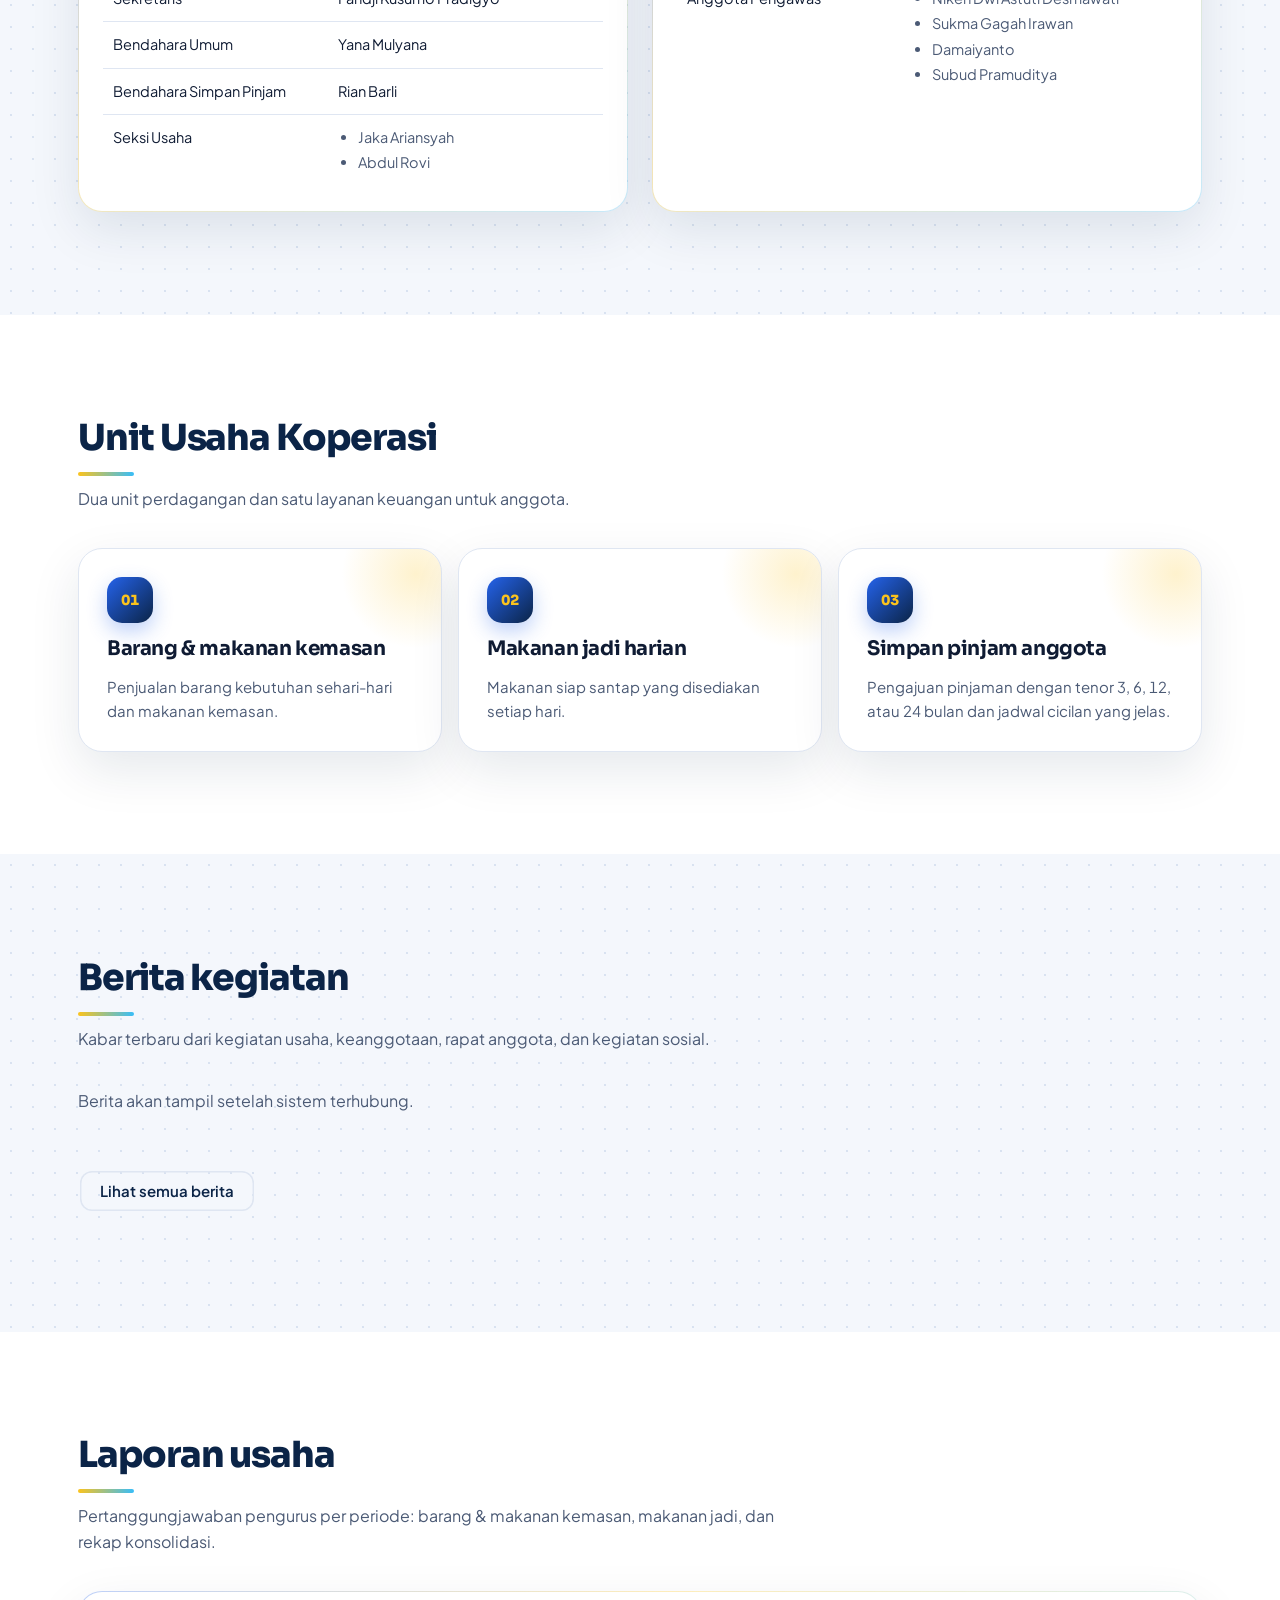
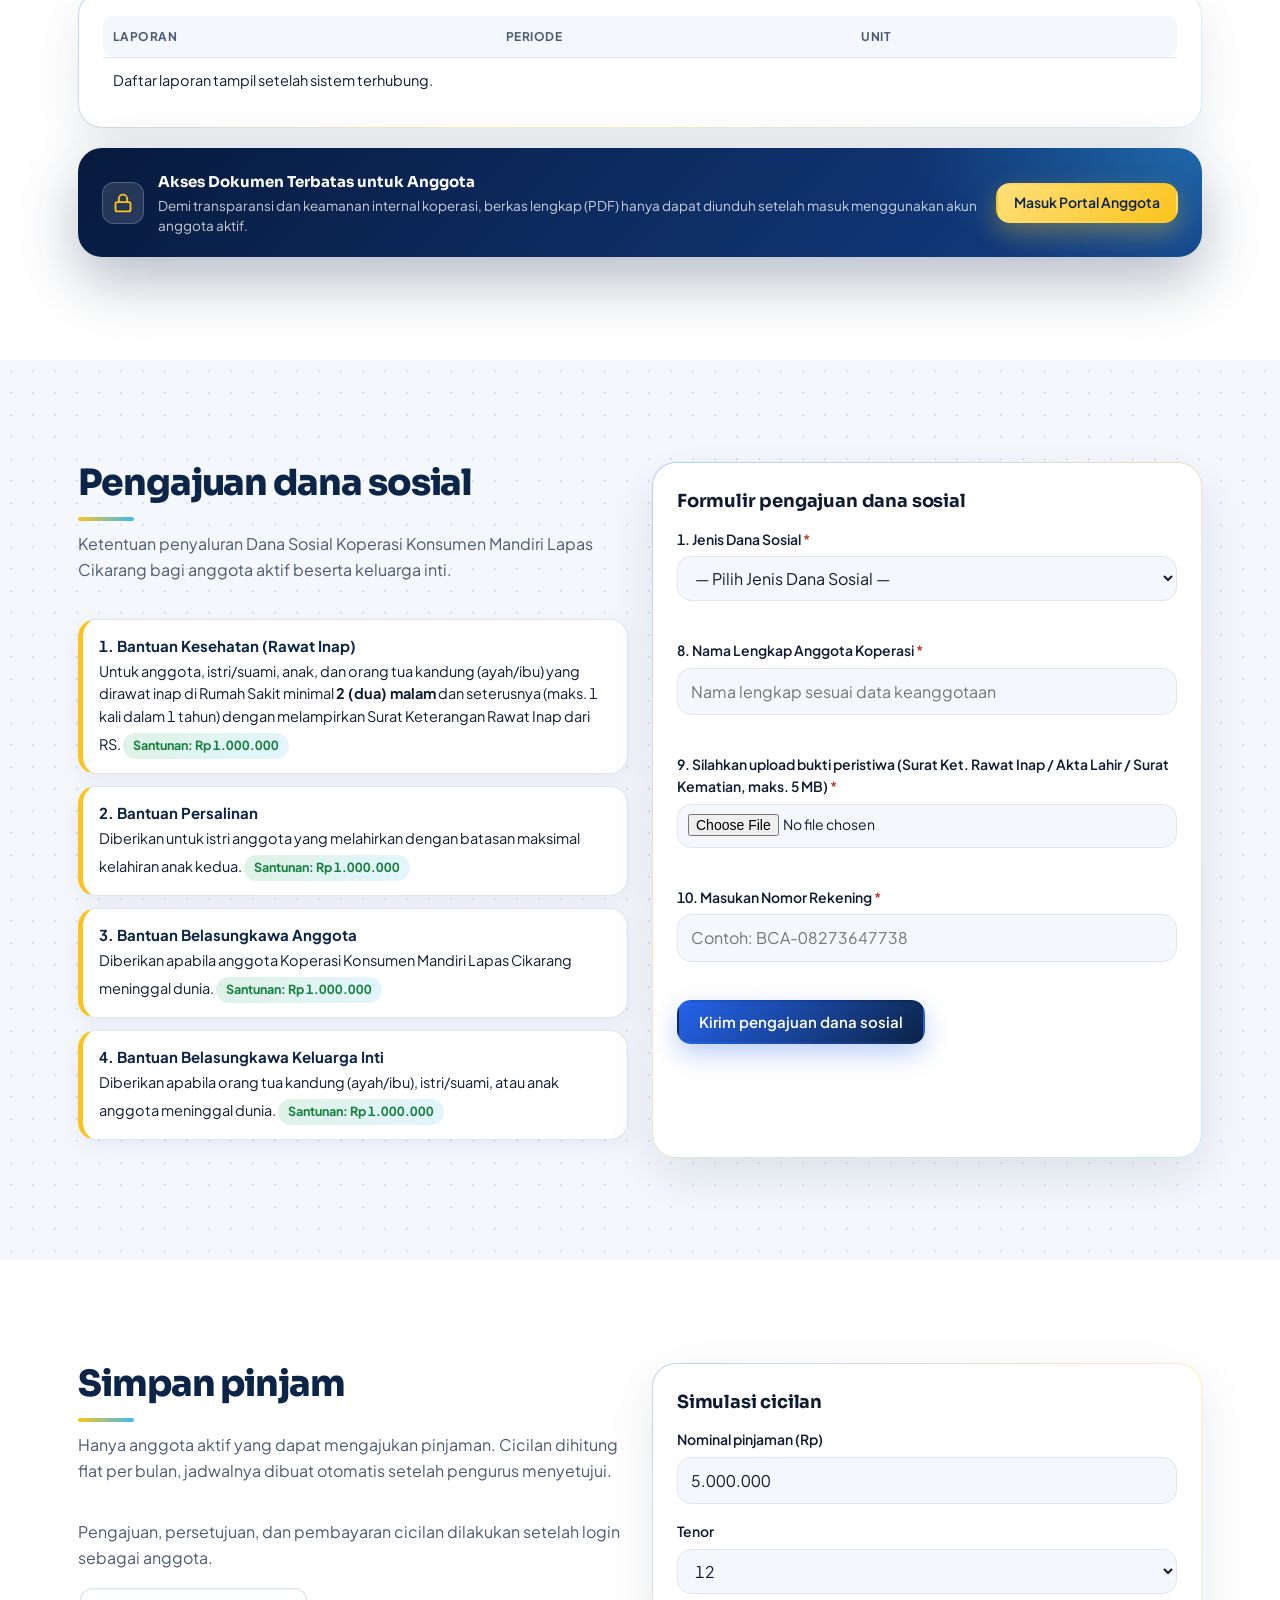
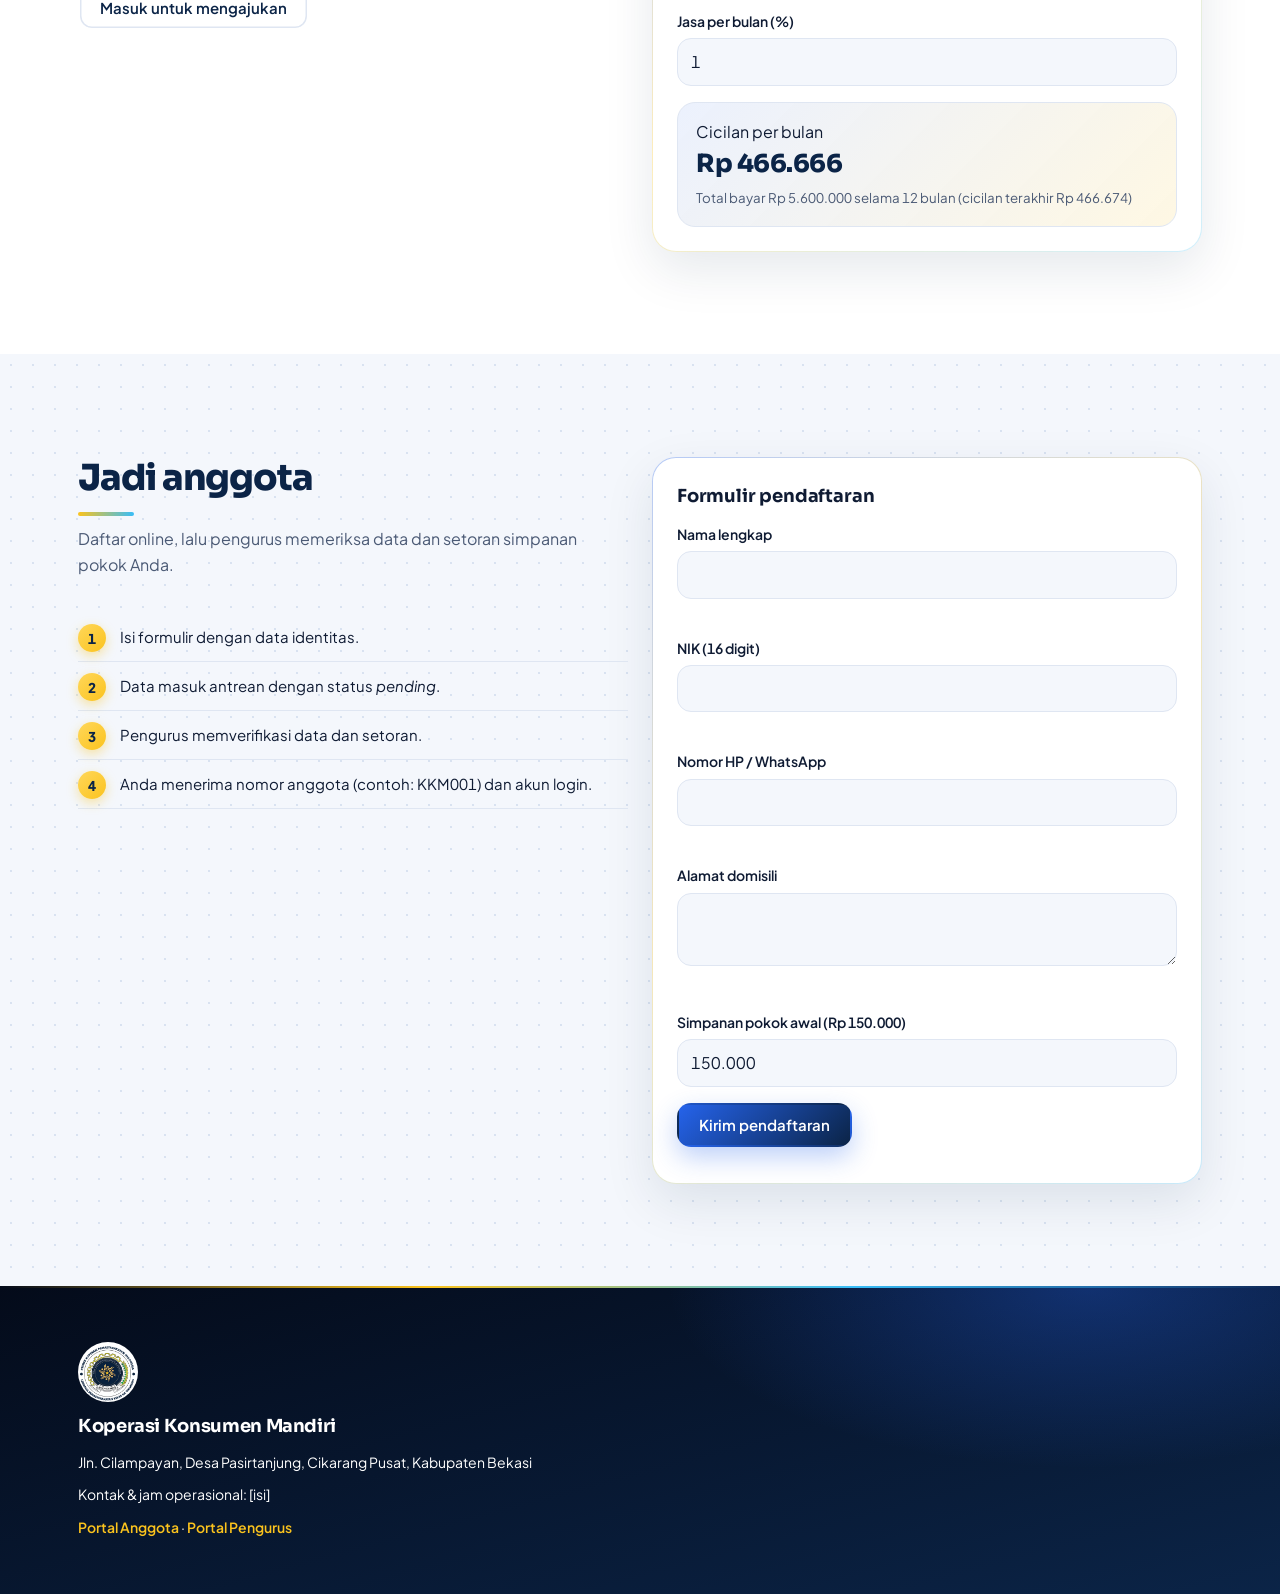
==== commit 61a80731: "Update index.html" ====
--- a/index.html
+++ b/index.html
@@ -253,7 +253,7 @@
   </div>
   <aside class="panel" aria-label="Ringkasan koperasi">
    <div class="lg big" role="img" aria-label="Logo Primkopasindo, Lapas Kelas IIA Cikarang"></div>
-   <h2>Ringkasan publik</h2>
+   <h2>Koperasi Konsumen Mandiri</h2>
    <div class="stat"><span>Anggota aktif</span><b id="cA" data-val="0">0</b></div>
    <div class="stat"><span>Pendaftar diproses</span><b id="cP" data-val="0">0</b></div>
    <div class="stat"><span>Unit usaha aktif</span><b id="cU" data-val="0">0</b></div>
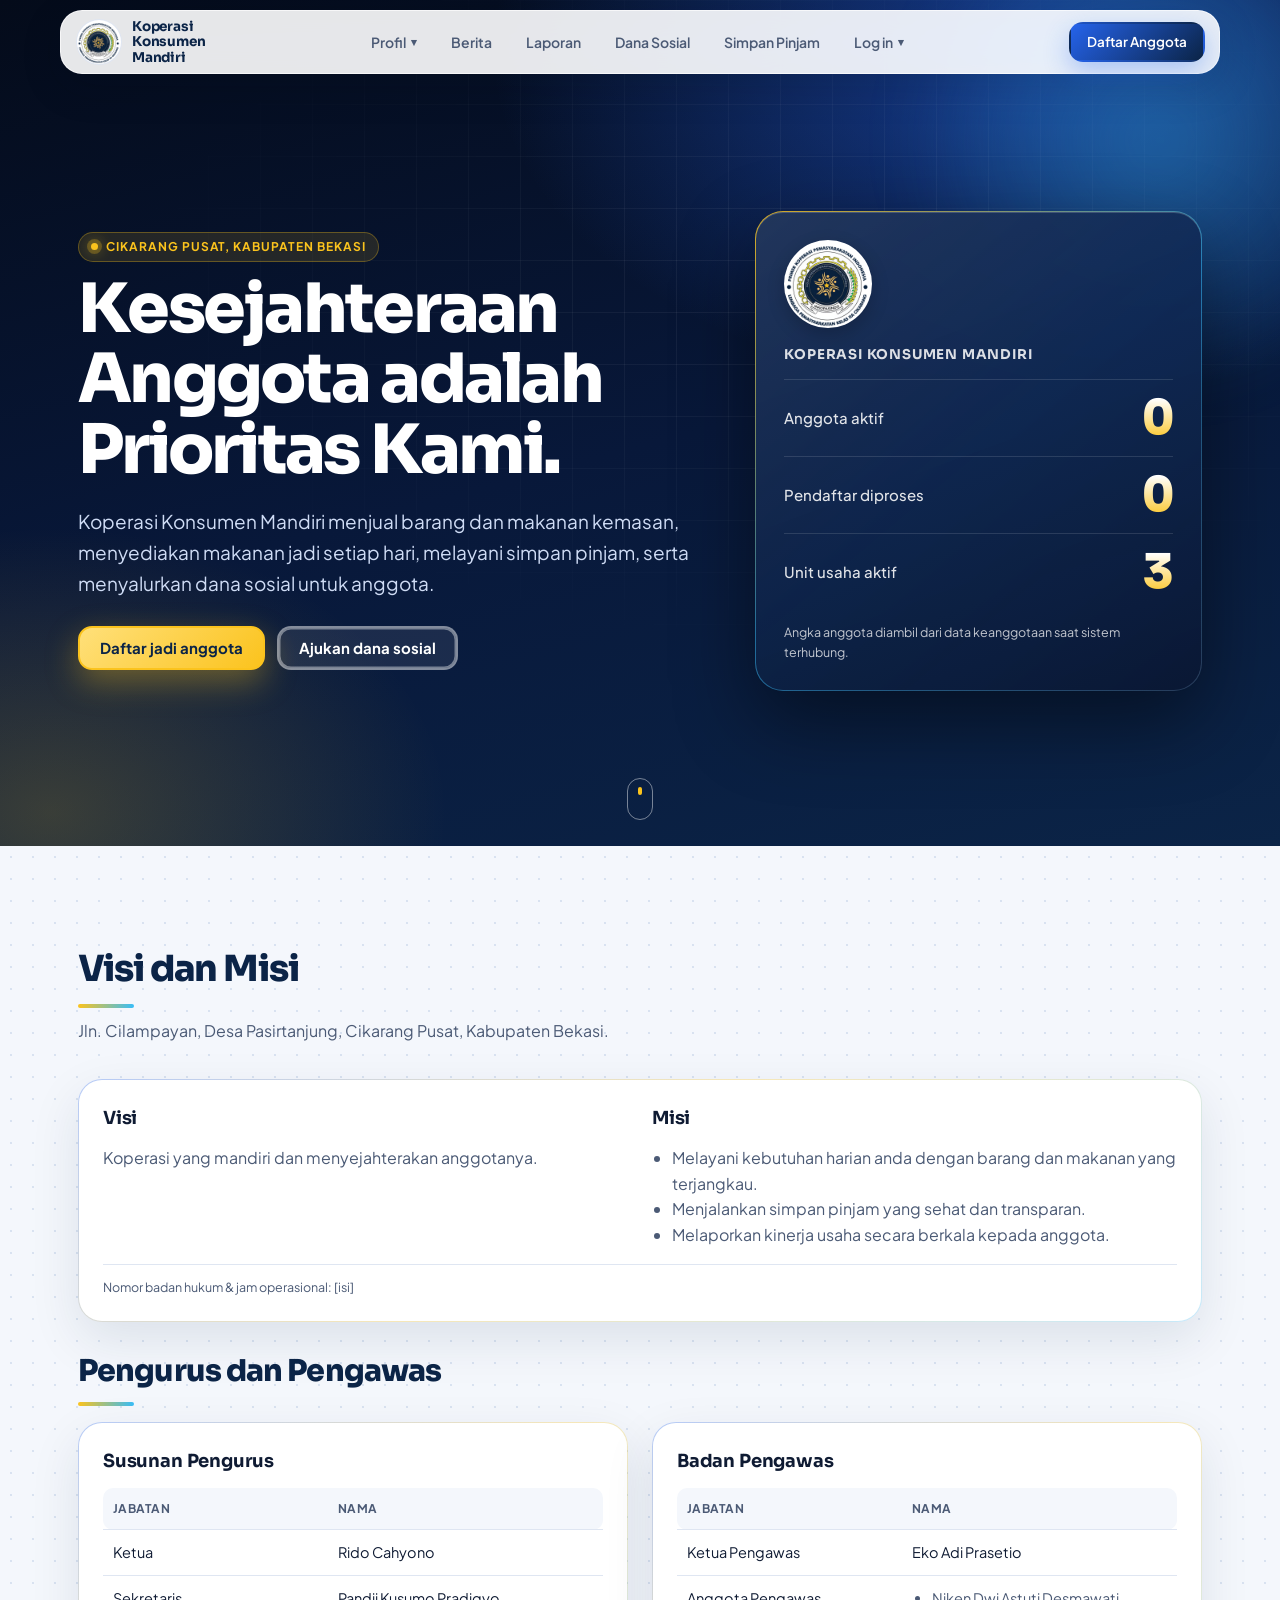
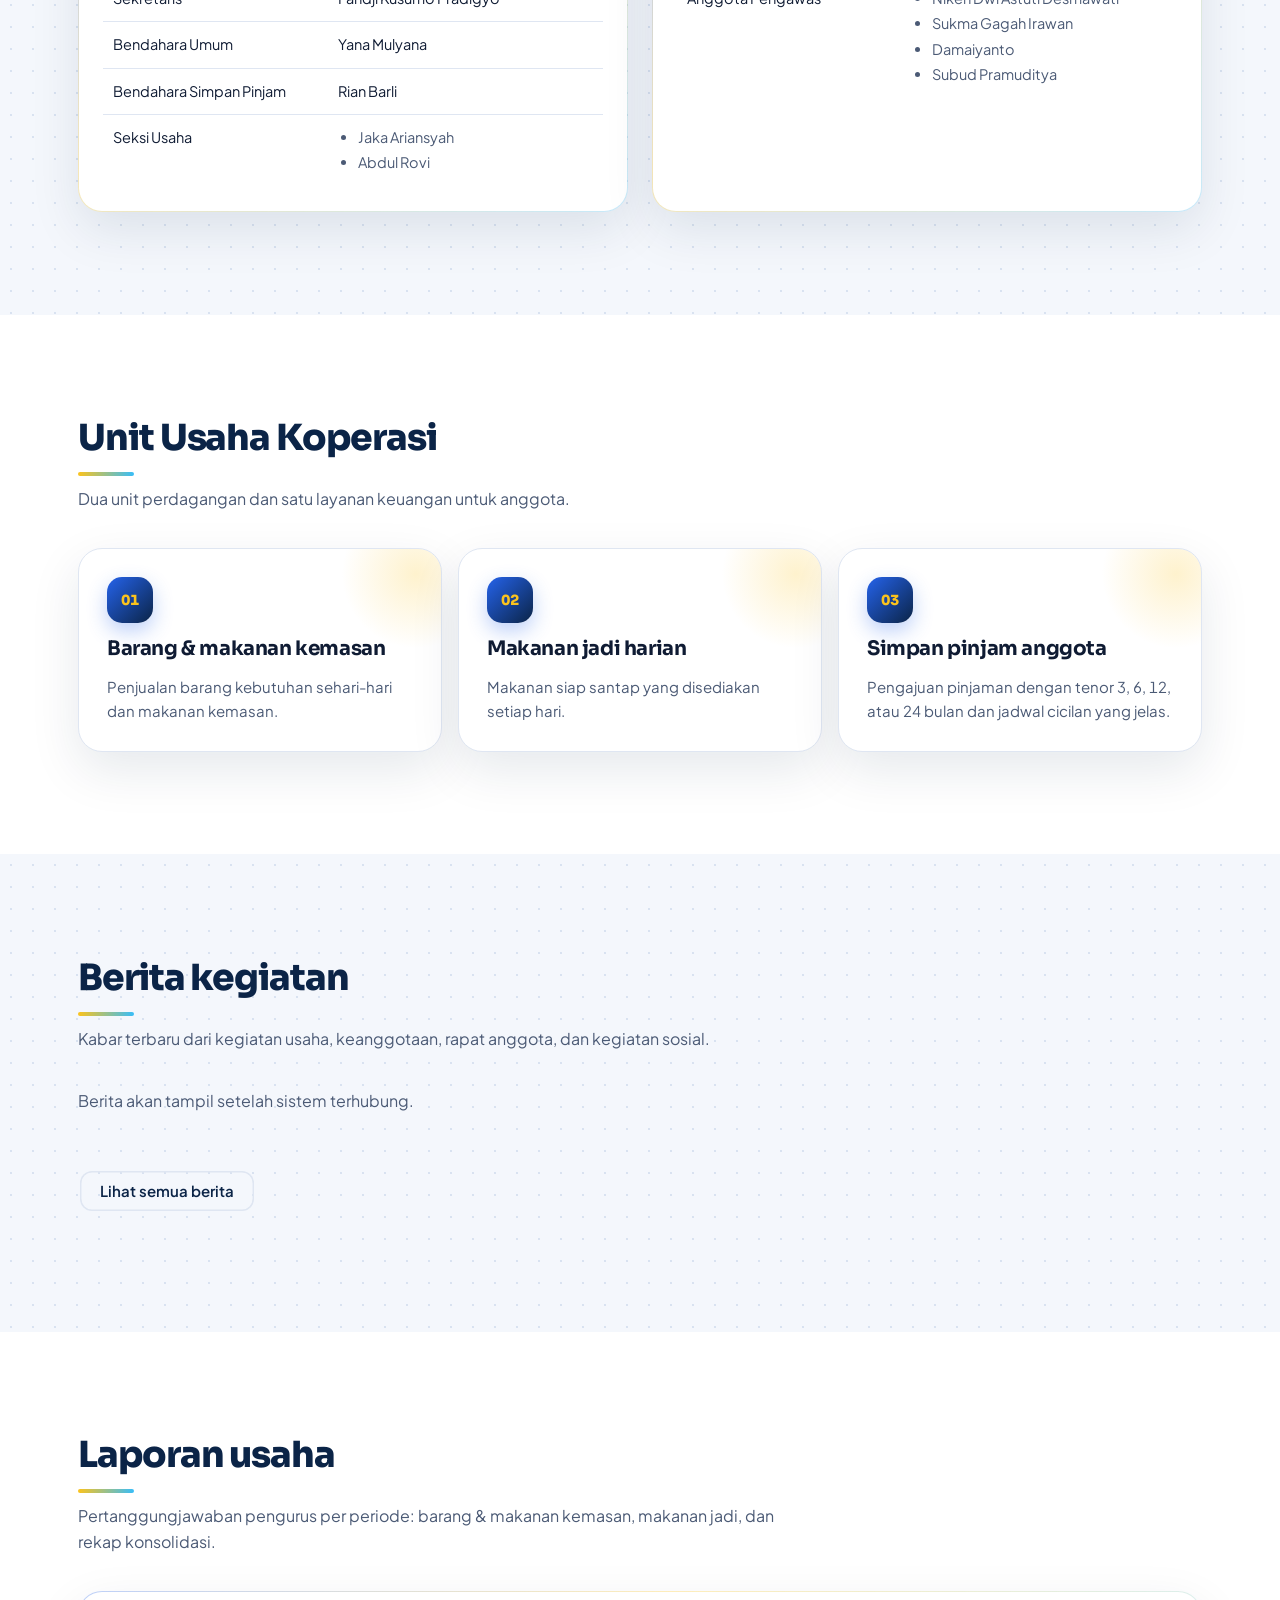
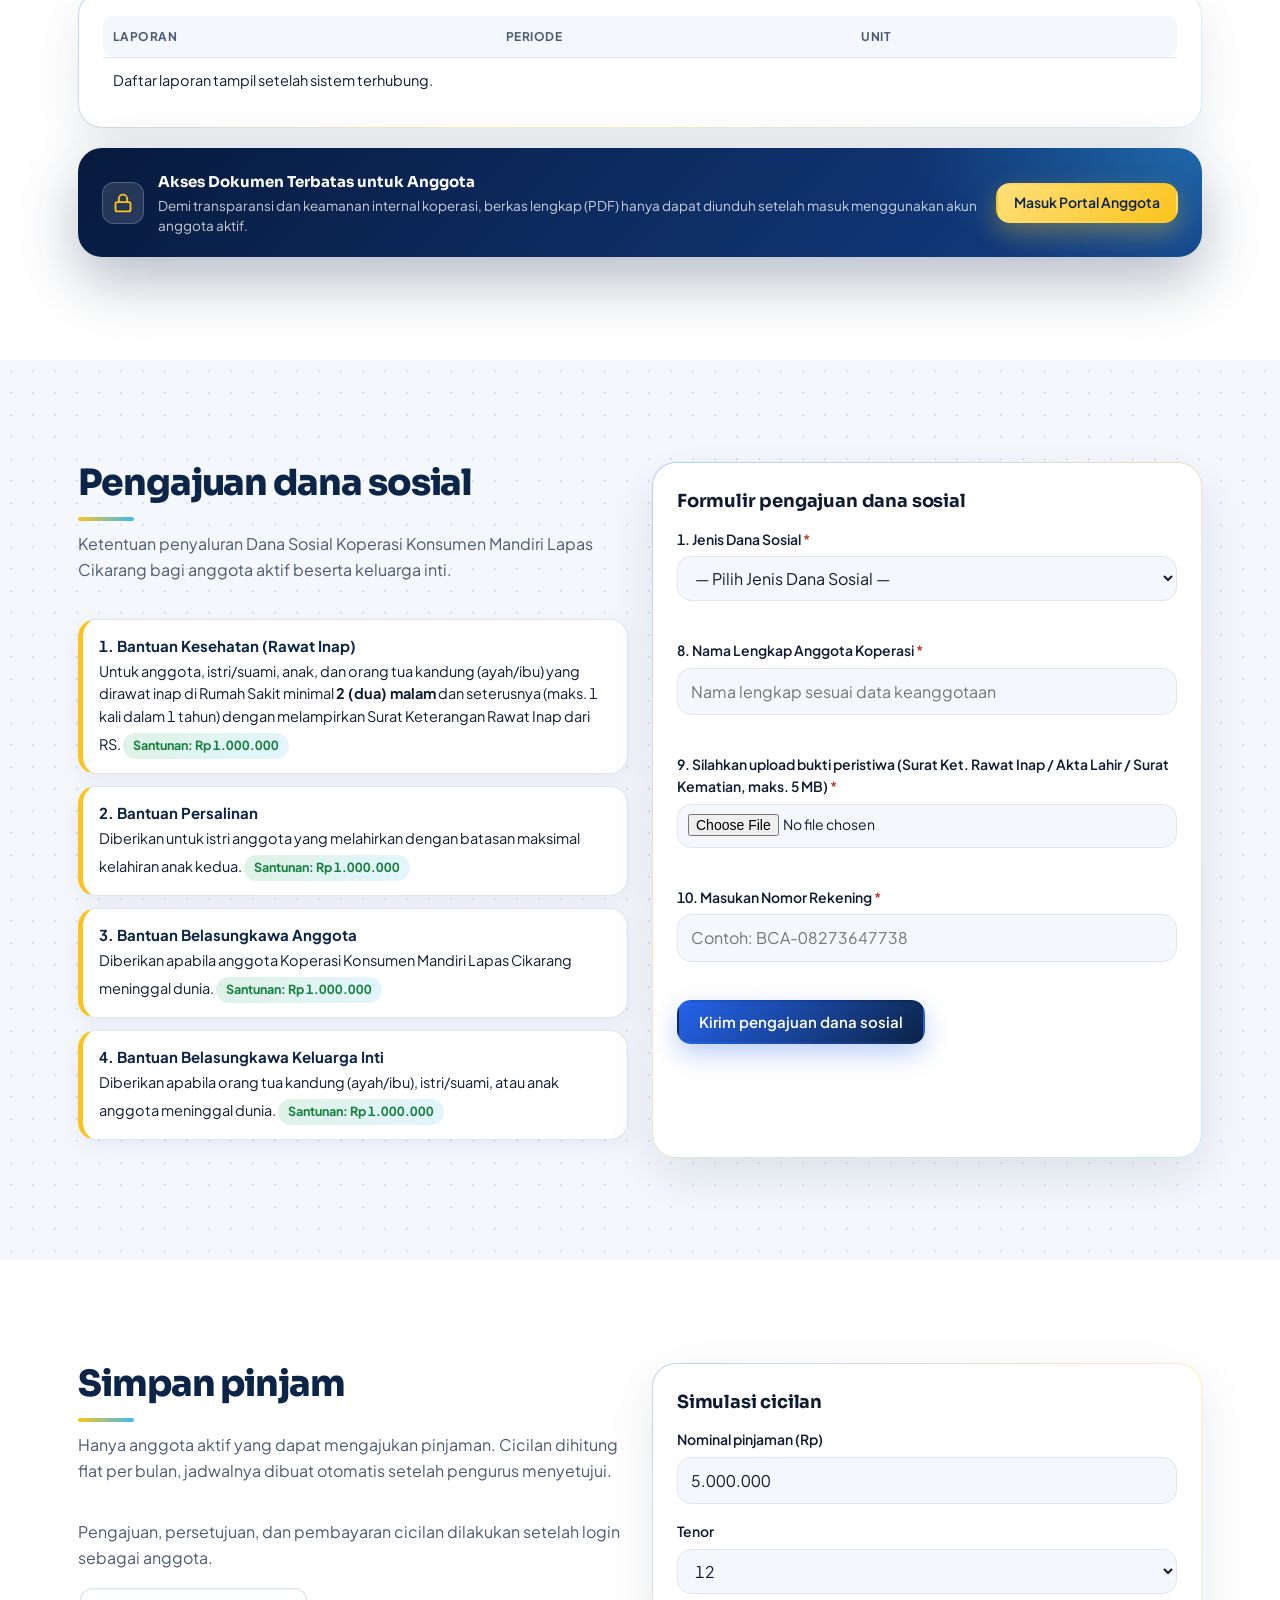
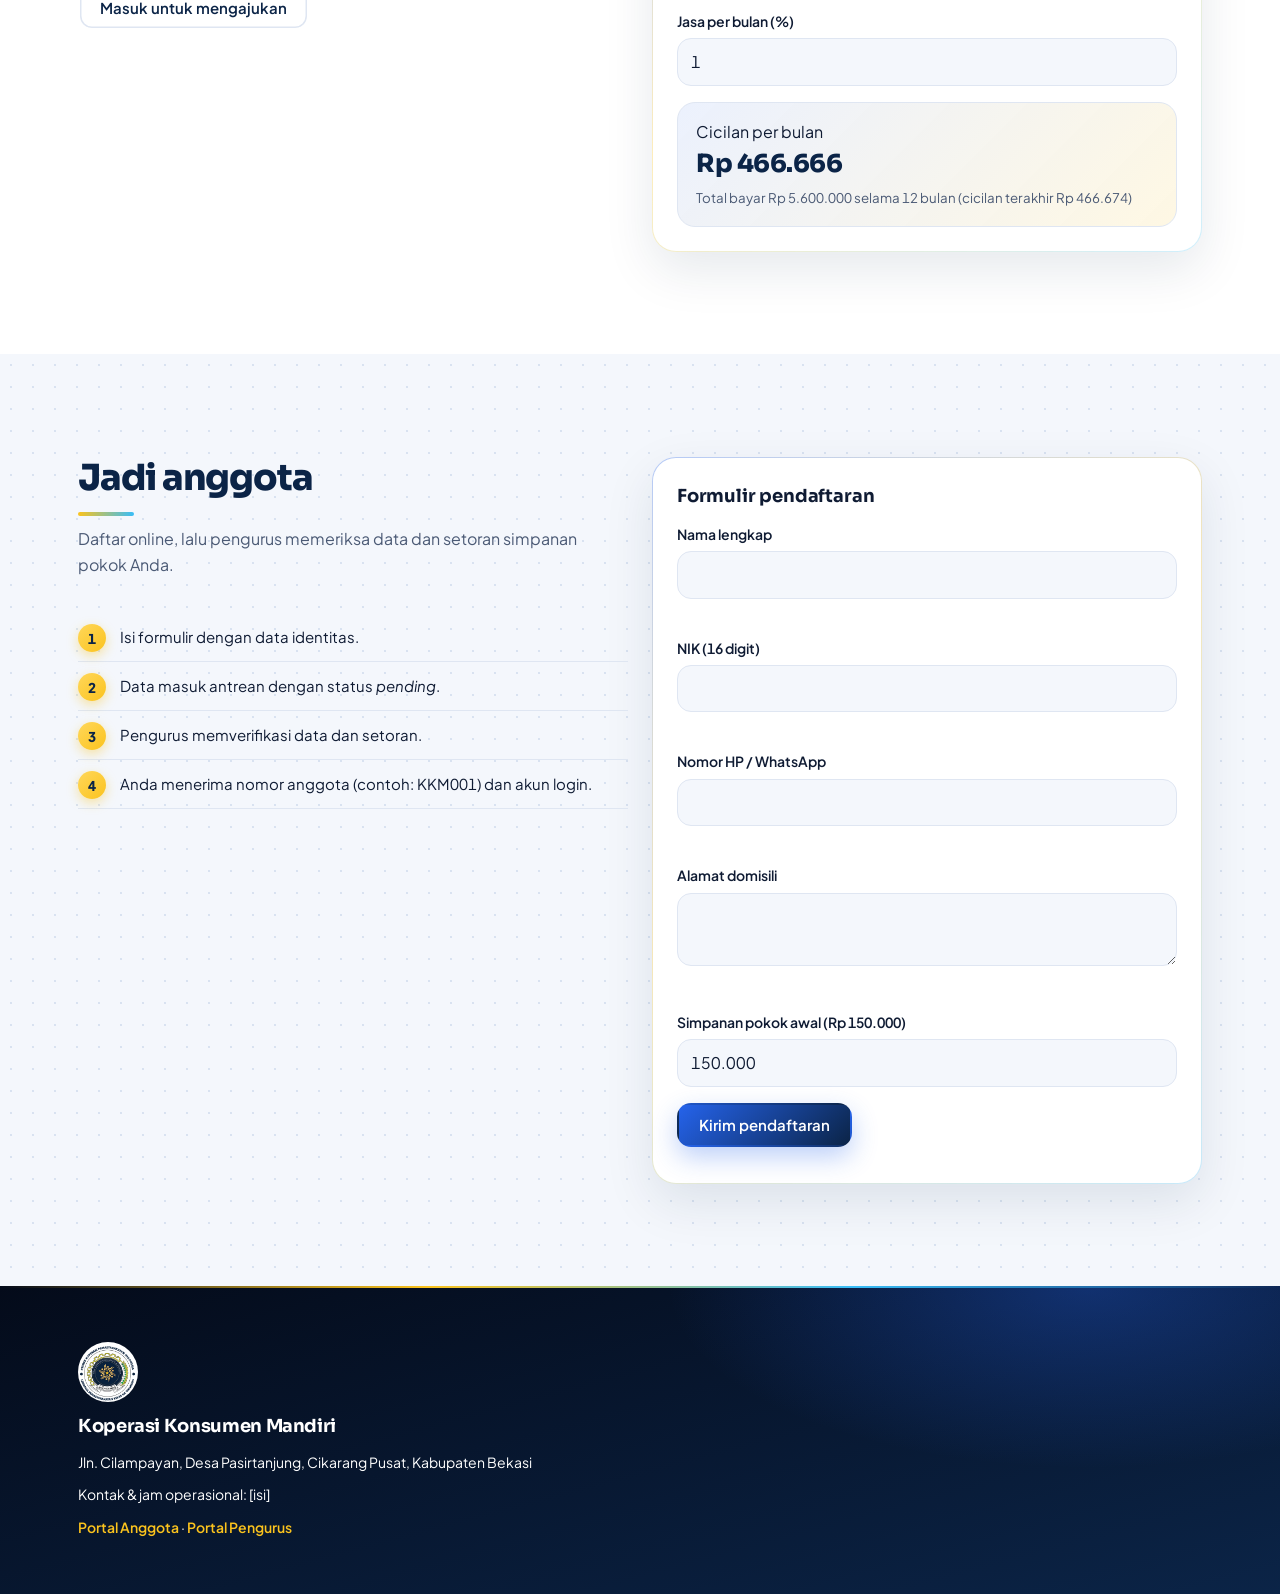
==== commit 19212833: "Update index.html" ====
--- a/index.html
+++ b/index.html
@@ -194,6 +194,7 @@
       <li><a href="#usaha">Usaha</a></li>
      </ul>
     </li>
+    <li><a class="nav-item" href="#berita">Berita</a></li>
     <li><a class="nav-item" href="#laporan">Laporan</a></li>
     <li><a class="nav-item" href="#dansos">Dana Sosial</a></li>
     <li><a class="nav-item" href="#pinjam">Simpan Pinjam</a></li>
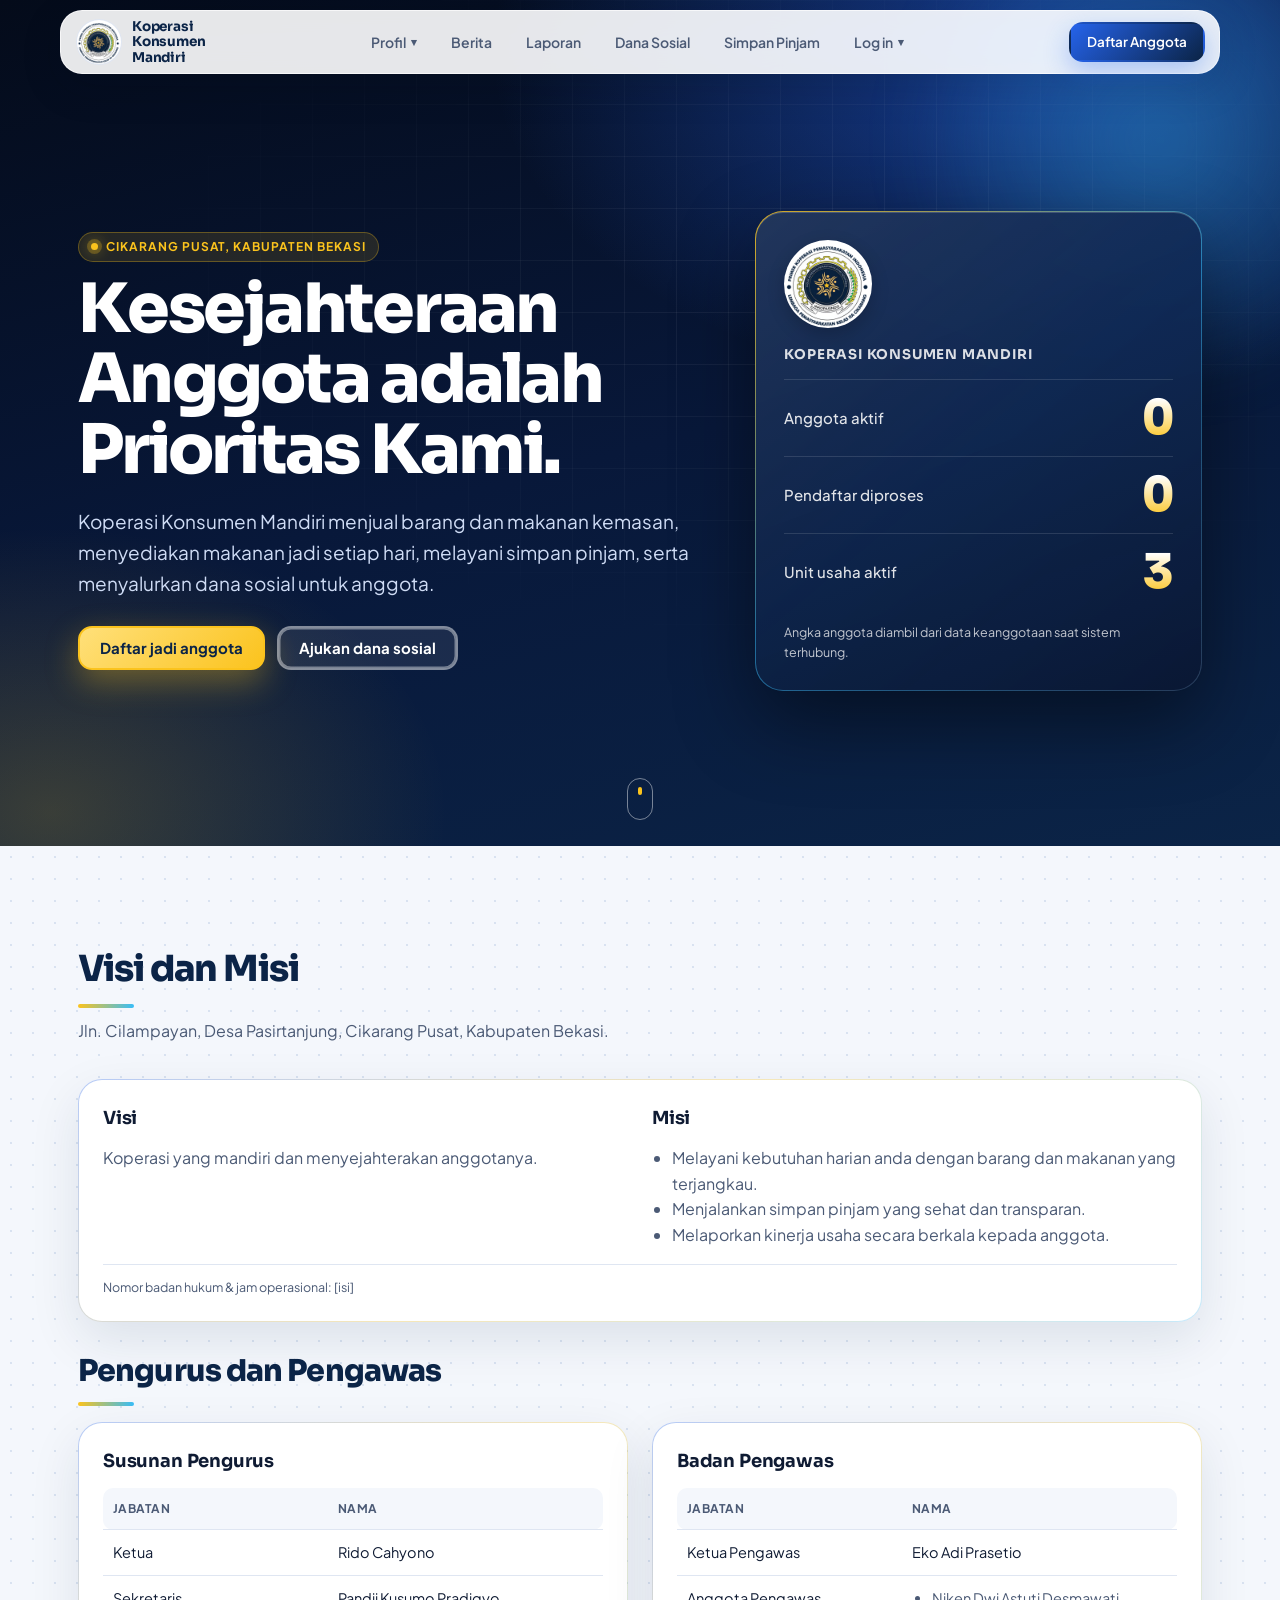
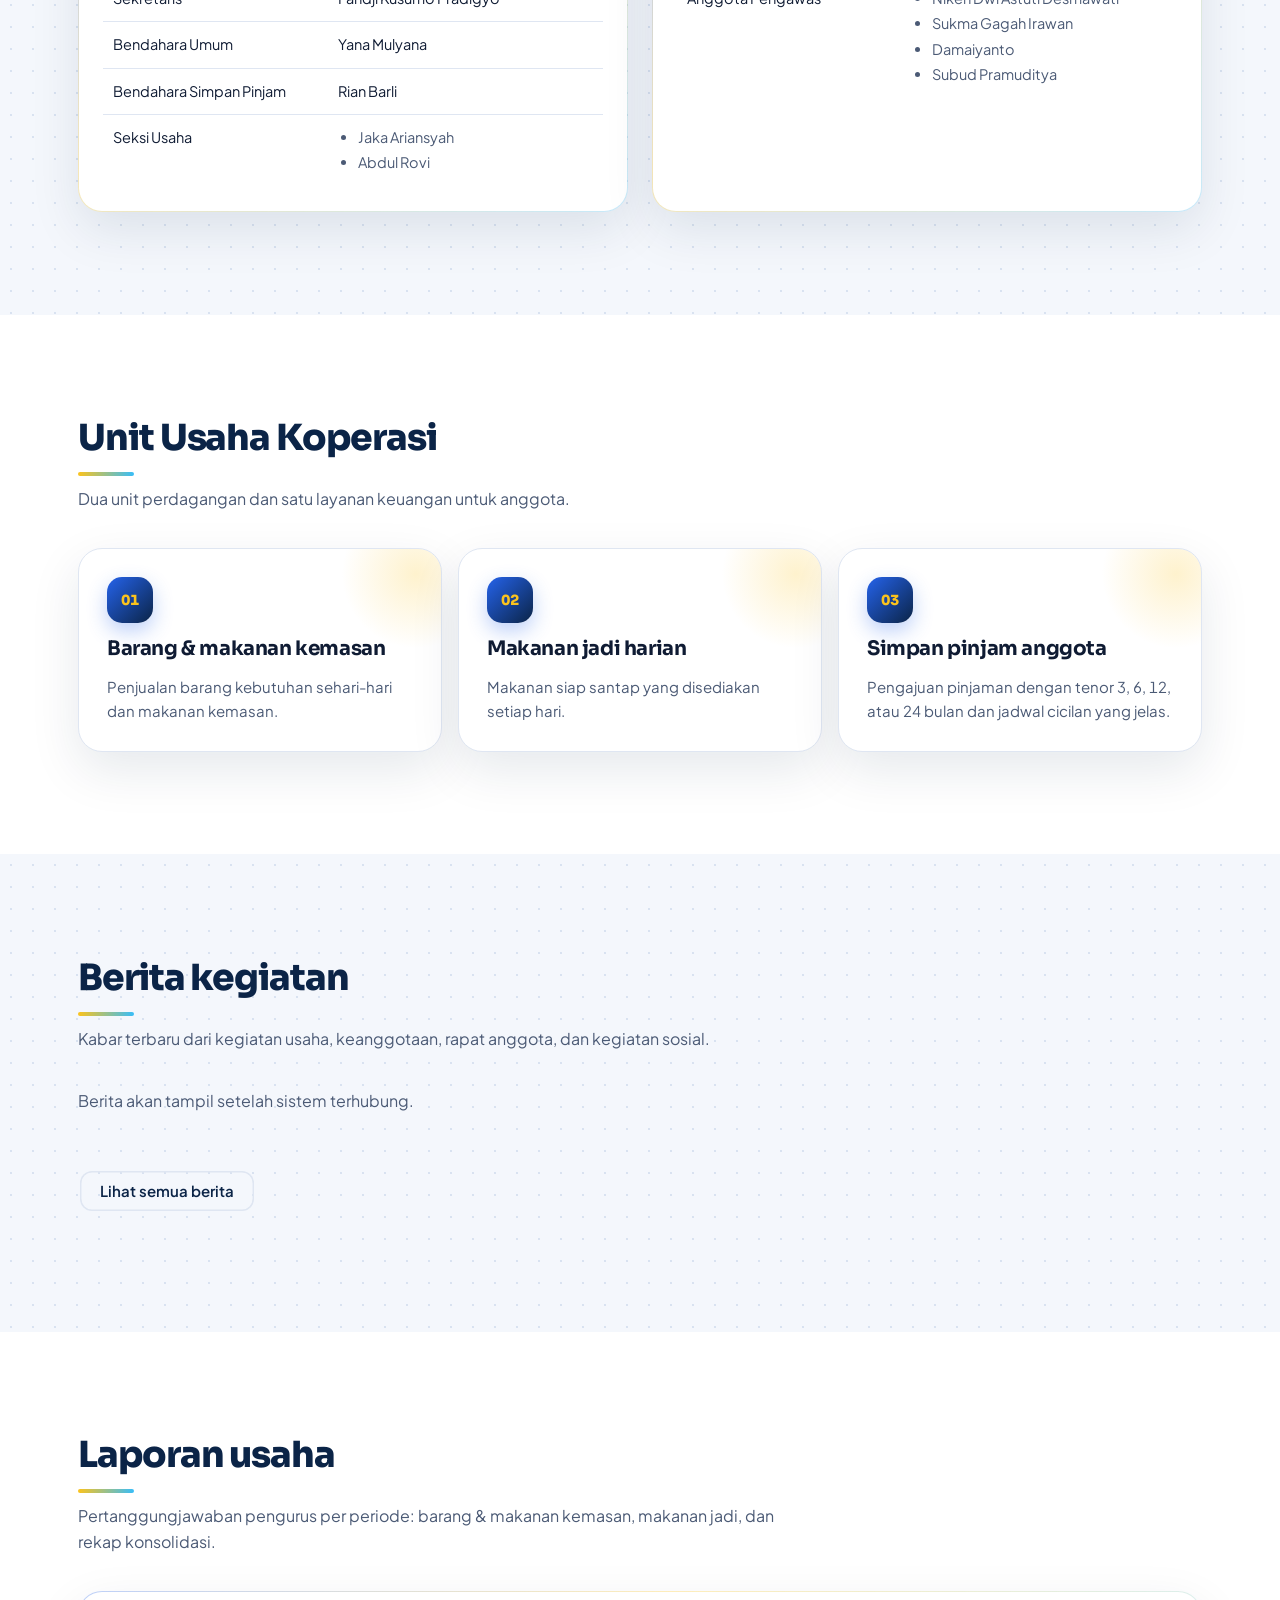
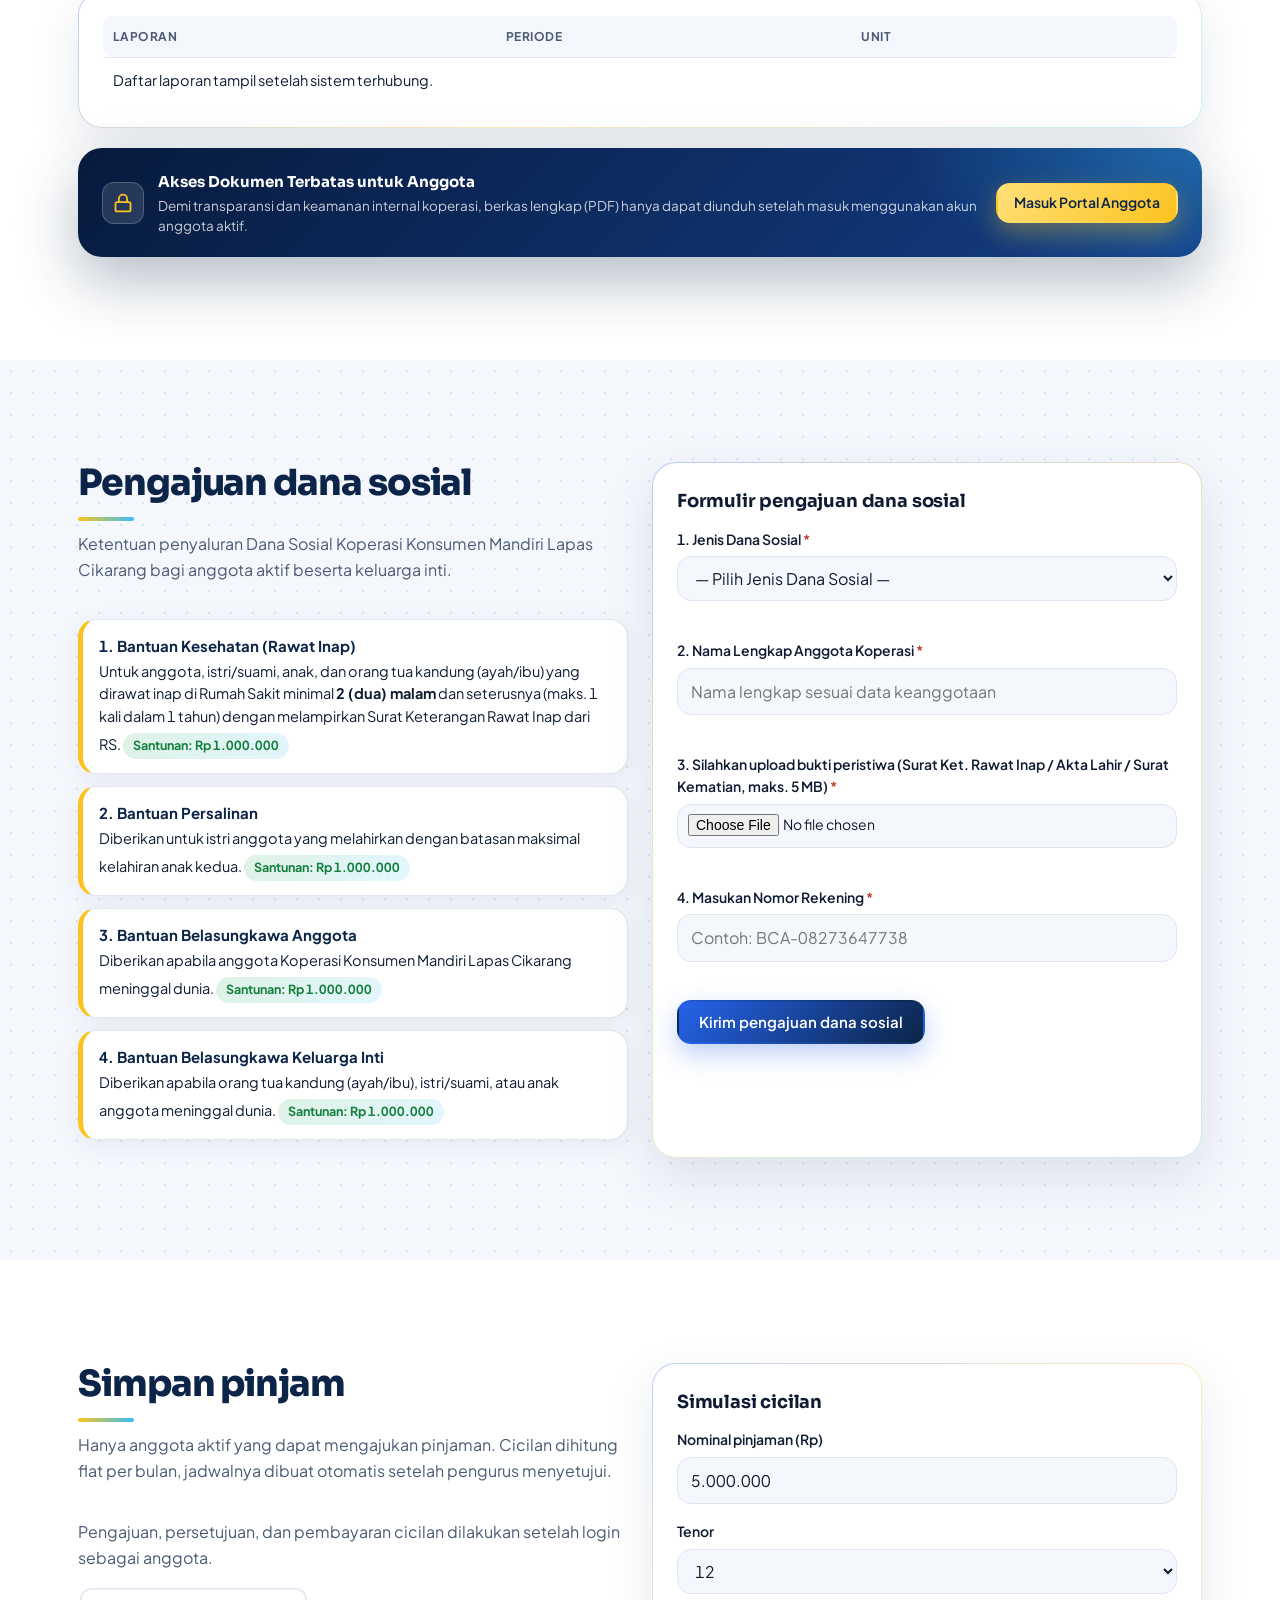
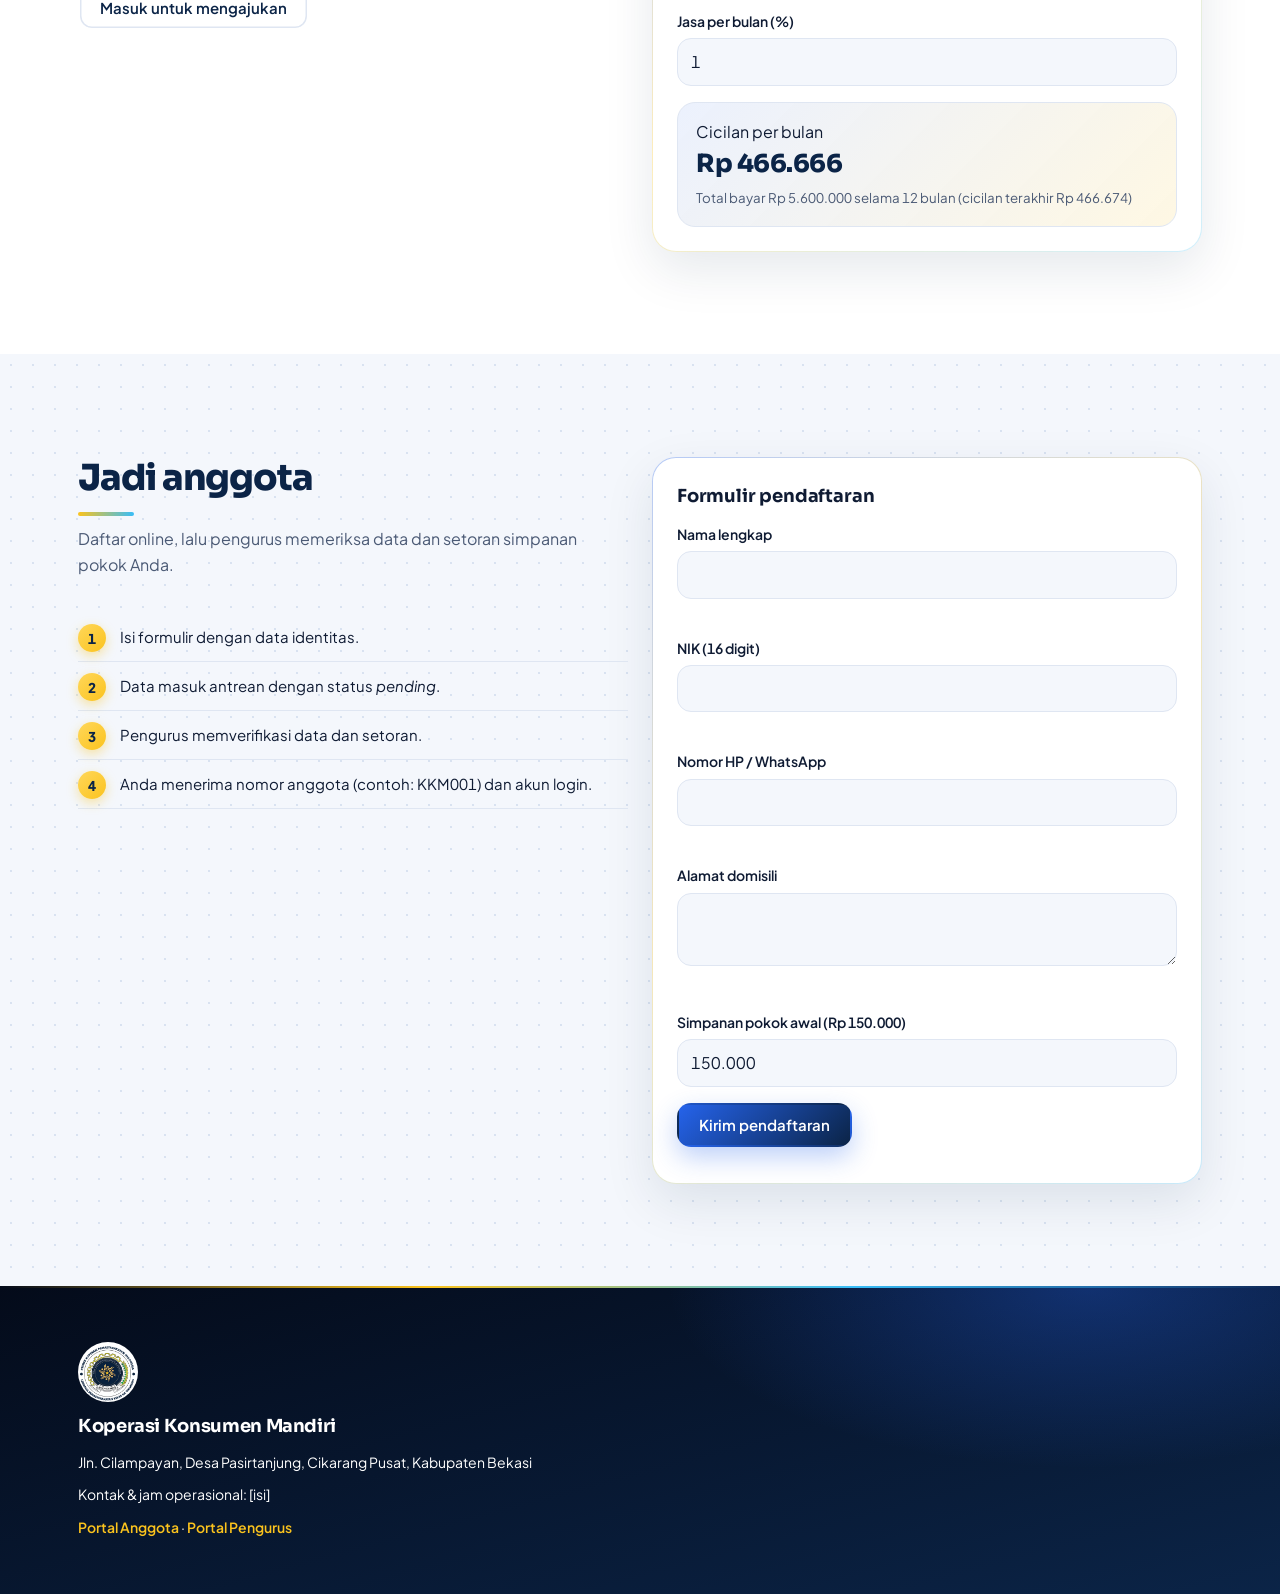
==== commit 951ba740: "Update index.html" ====
--- a/index.html
+++ b/index.html
@@ -458,19 +458,19 @@
    </div>
 
    <div class="f">
-    <label for="ds-nama">8. Nama Lengkap Anggota Koperasi <span style="color:#c0392b">*</span></label>
+    <label for="ds-nama">2. Nama Lengkap Anggota Koperasi <span style="color:#c0392b">*</span></label>
     <input id="ds-nama" autocomplete="name" placeholder="Nama lengkap sesuai data keanggotaan" required>
     <div class="err" id="dse-nama"></div>
    </div>
 
    <div class="f">
-    <label for="ds-bukti">9. Silahkan upload bukti peristiwa (Surat Ket. Rawat Inap / Akta Lahir / Surat Kematian, maks. 5 MB) <span style="color:#c0392b">*</span></label>
+    <label for="ds-bukti">3. Silahkan upload bukti peristiwa (Surat Ket. Rawat Inap / Akta Lahir / Surat Kematian, maks. 5 MB) <span style="color:#c0392b">*</span></label>
     <input id="ds-bukti" type="file" accept="image/jpeg,image/png,image/webp,application/pdf" required>
     <div class="err" id="dse-bukti"></div>
    </div>
 
    <div class="f">
-    <label for="ds-rek">10. Masukan Nomor Rekening <span style="color:#c0392b">*</span></label>
+    <label for="ds-rek">4. Masukan Nomor Rekening <span style="color:#c0392b">*</span></label>
     <input id="ds-rek" placeholder="Contoh: BCA-08273647738" required>
     <div class="err" id="dse-rek"></div>
    </div>
